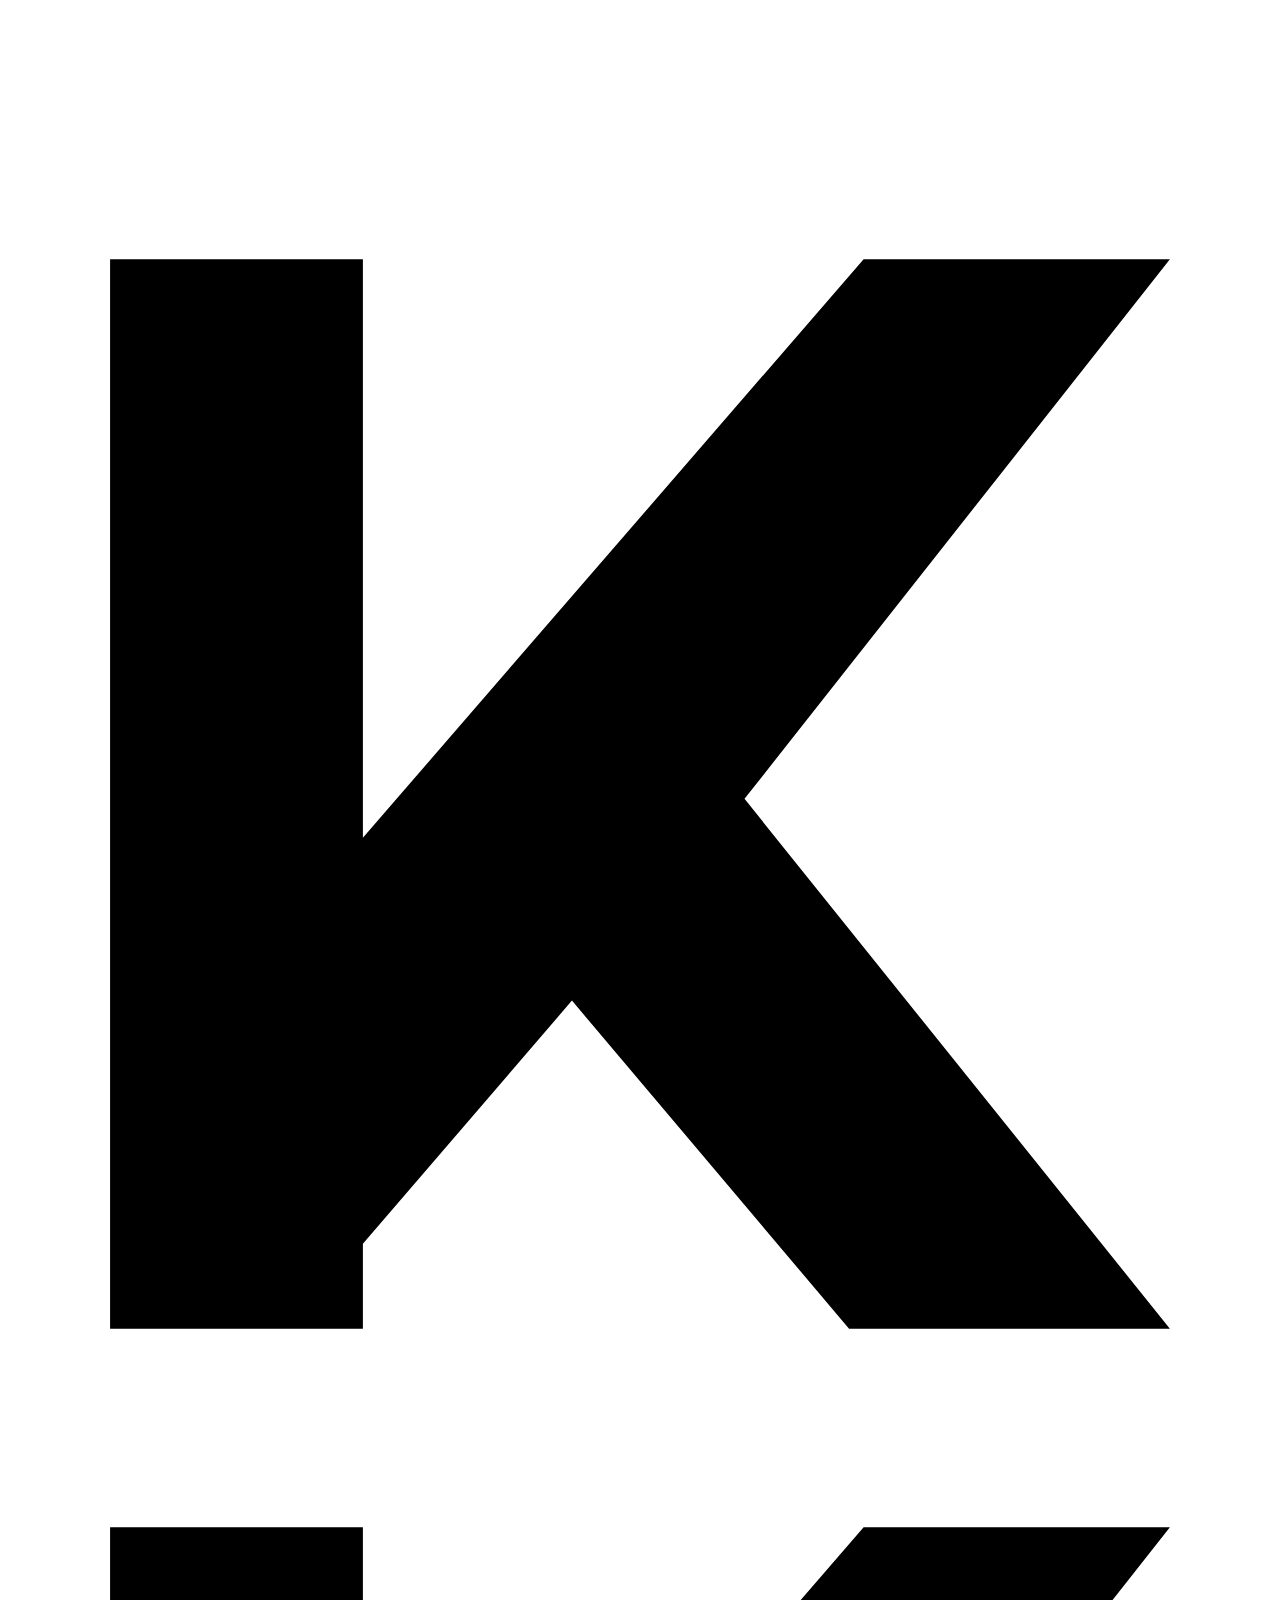
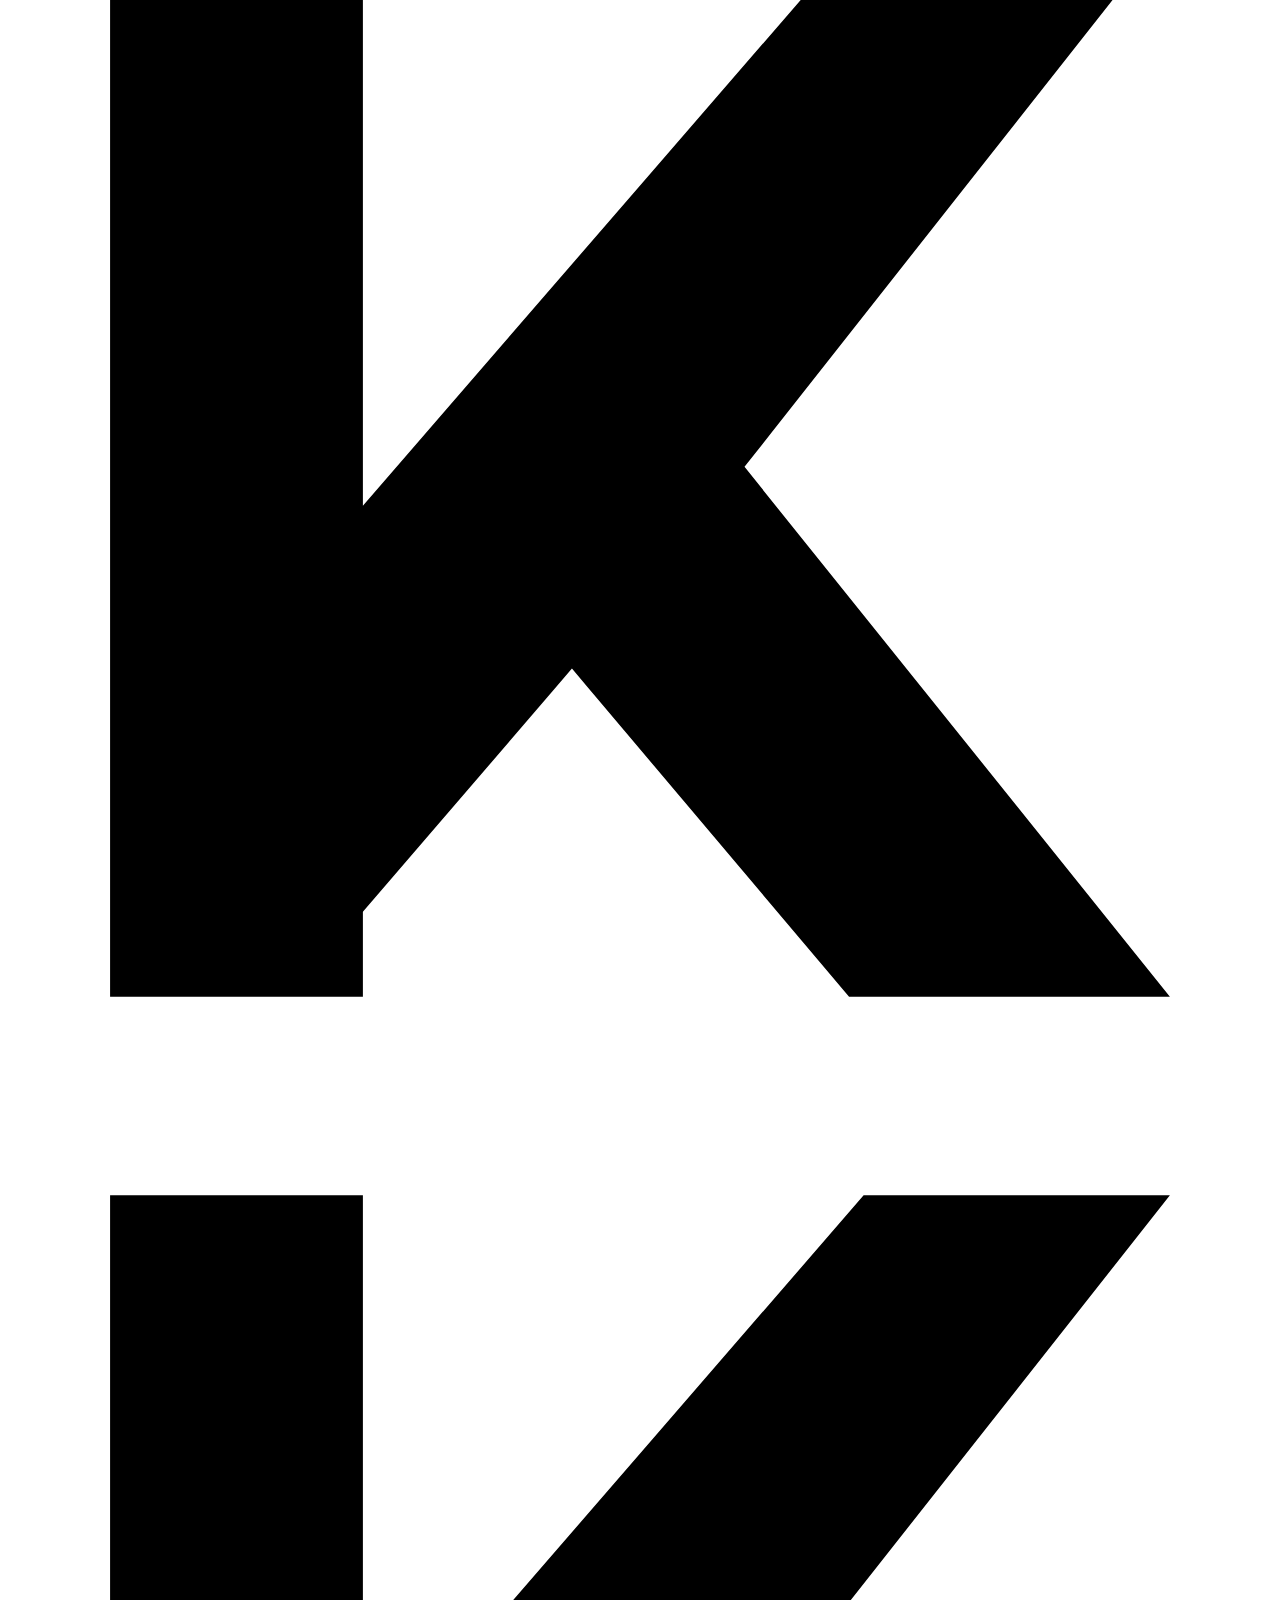
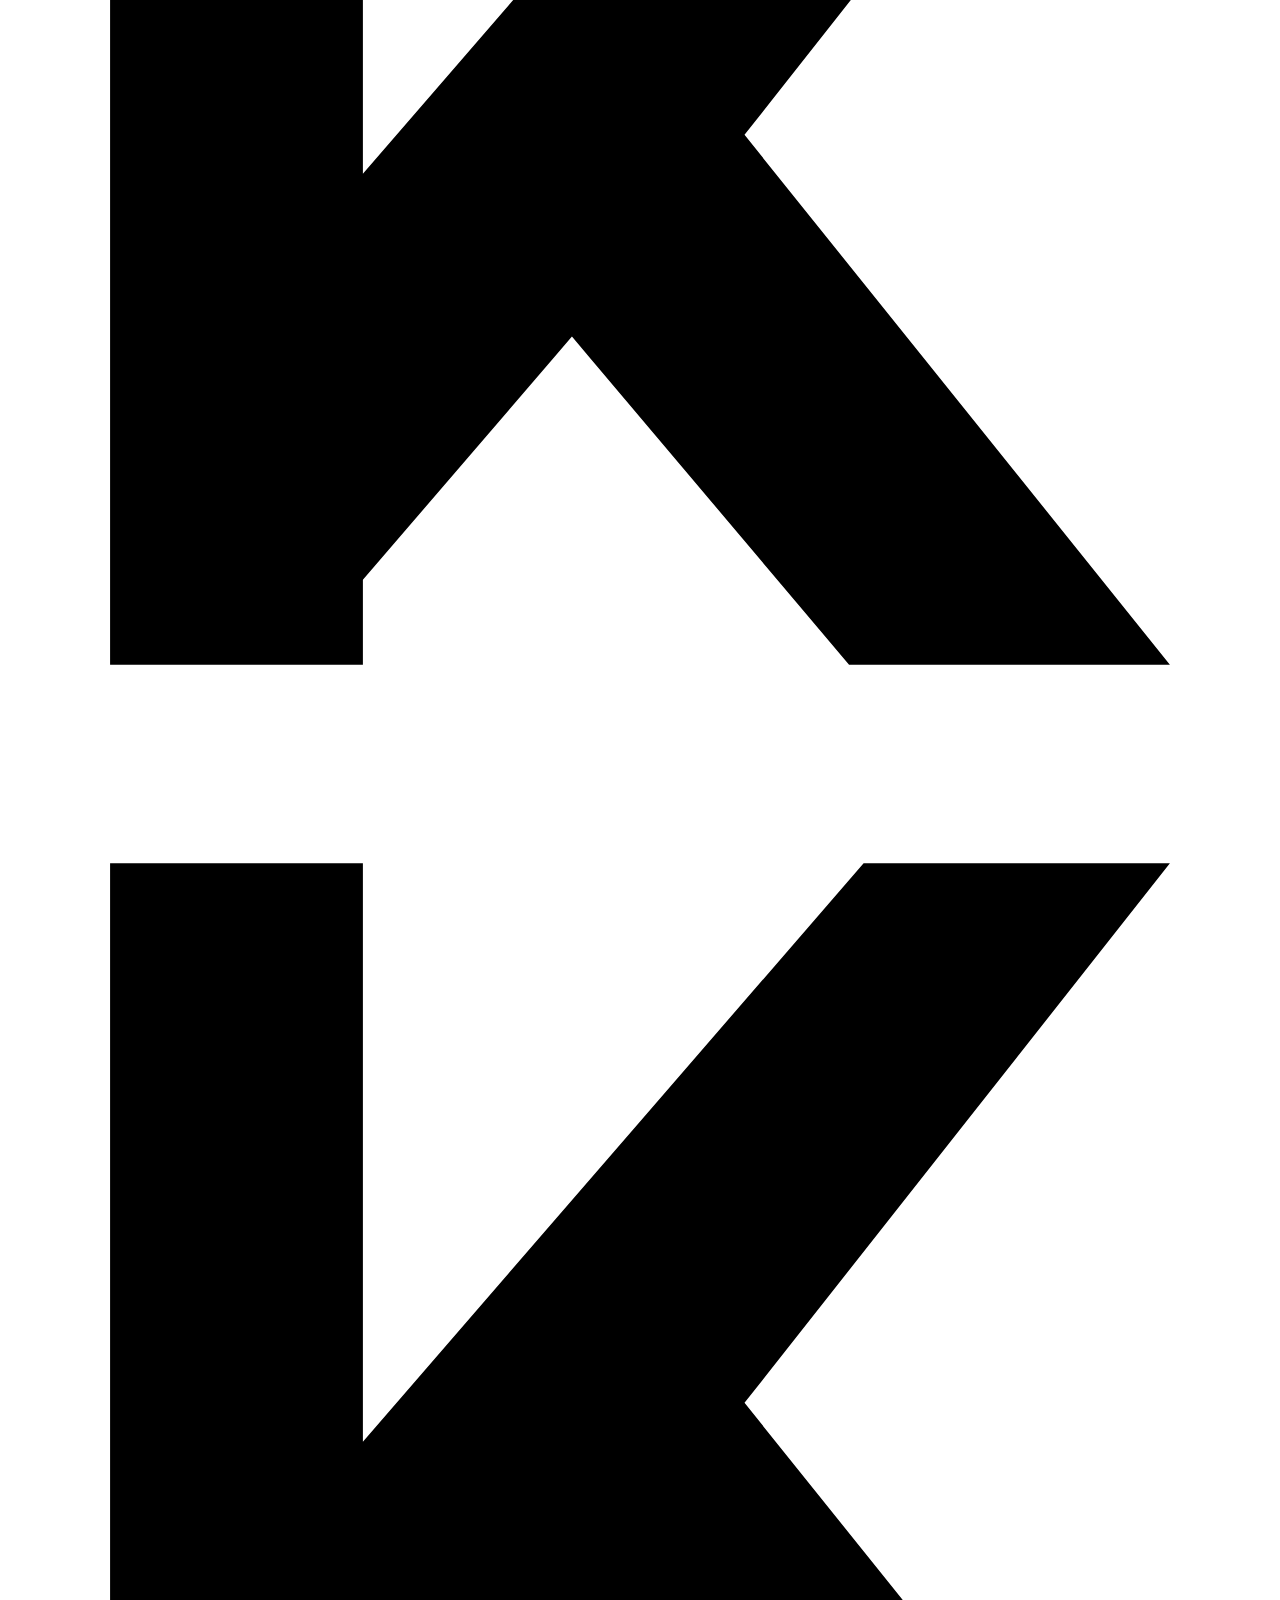
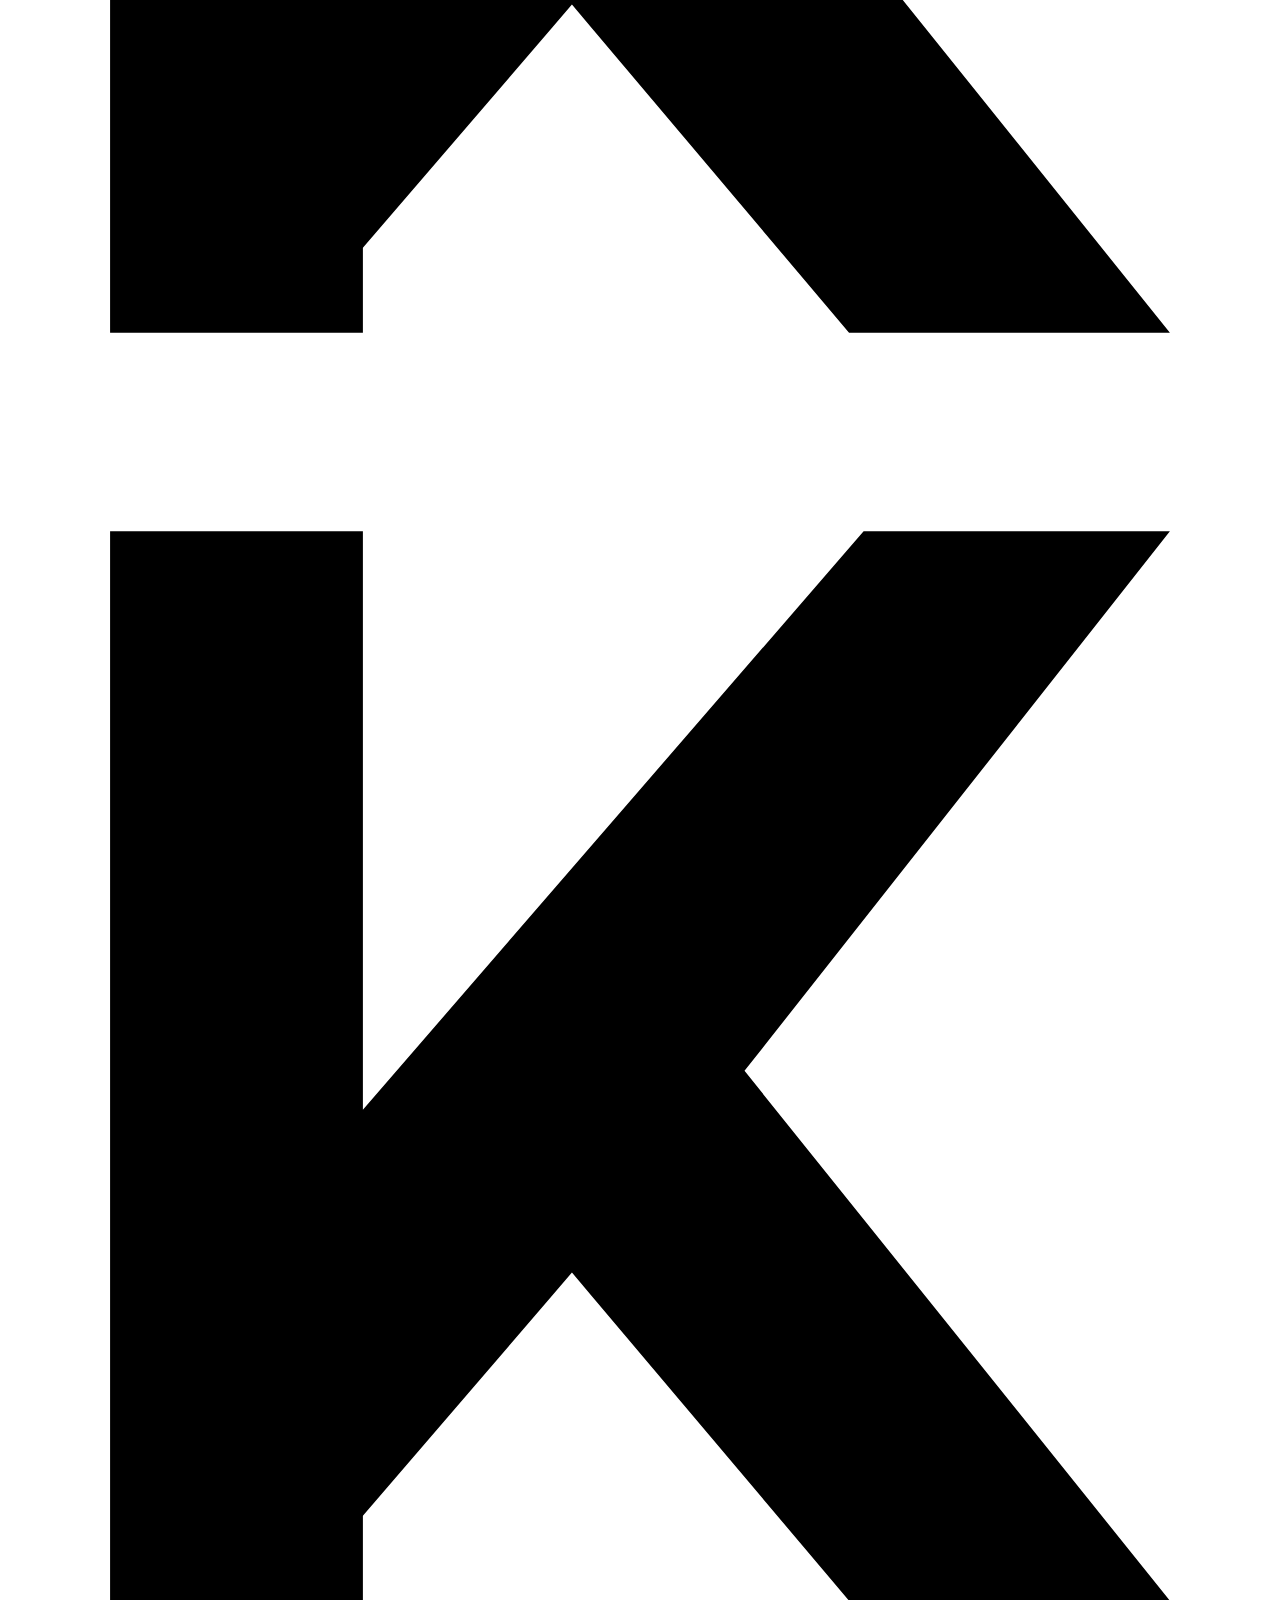
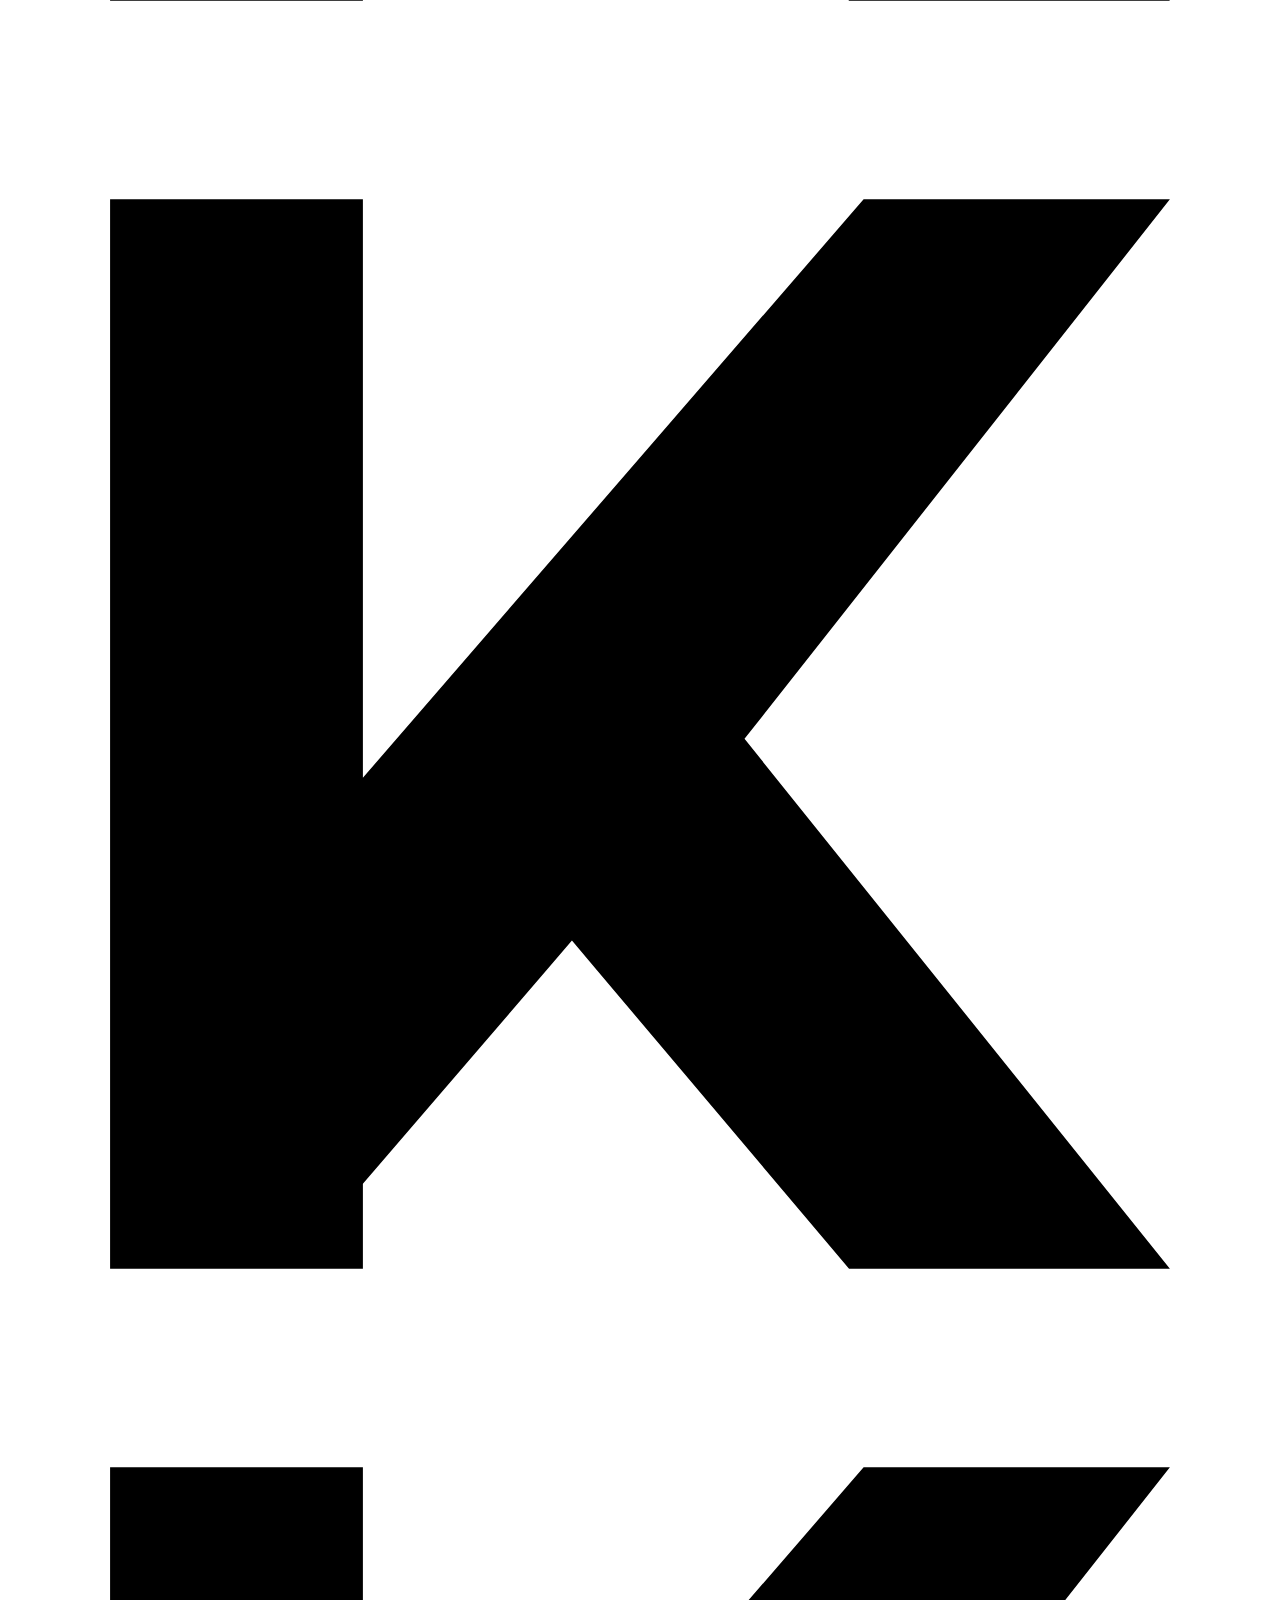
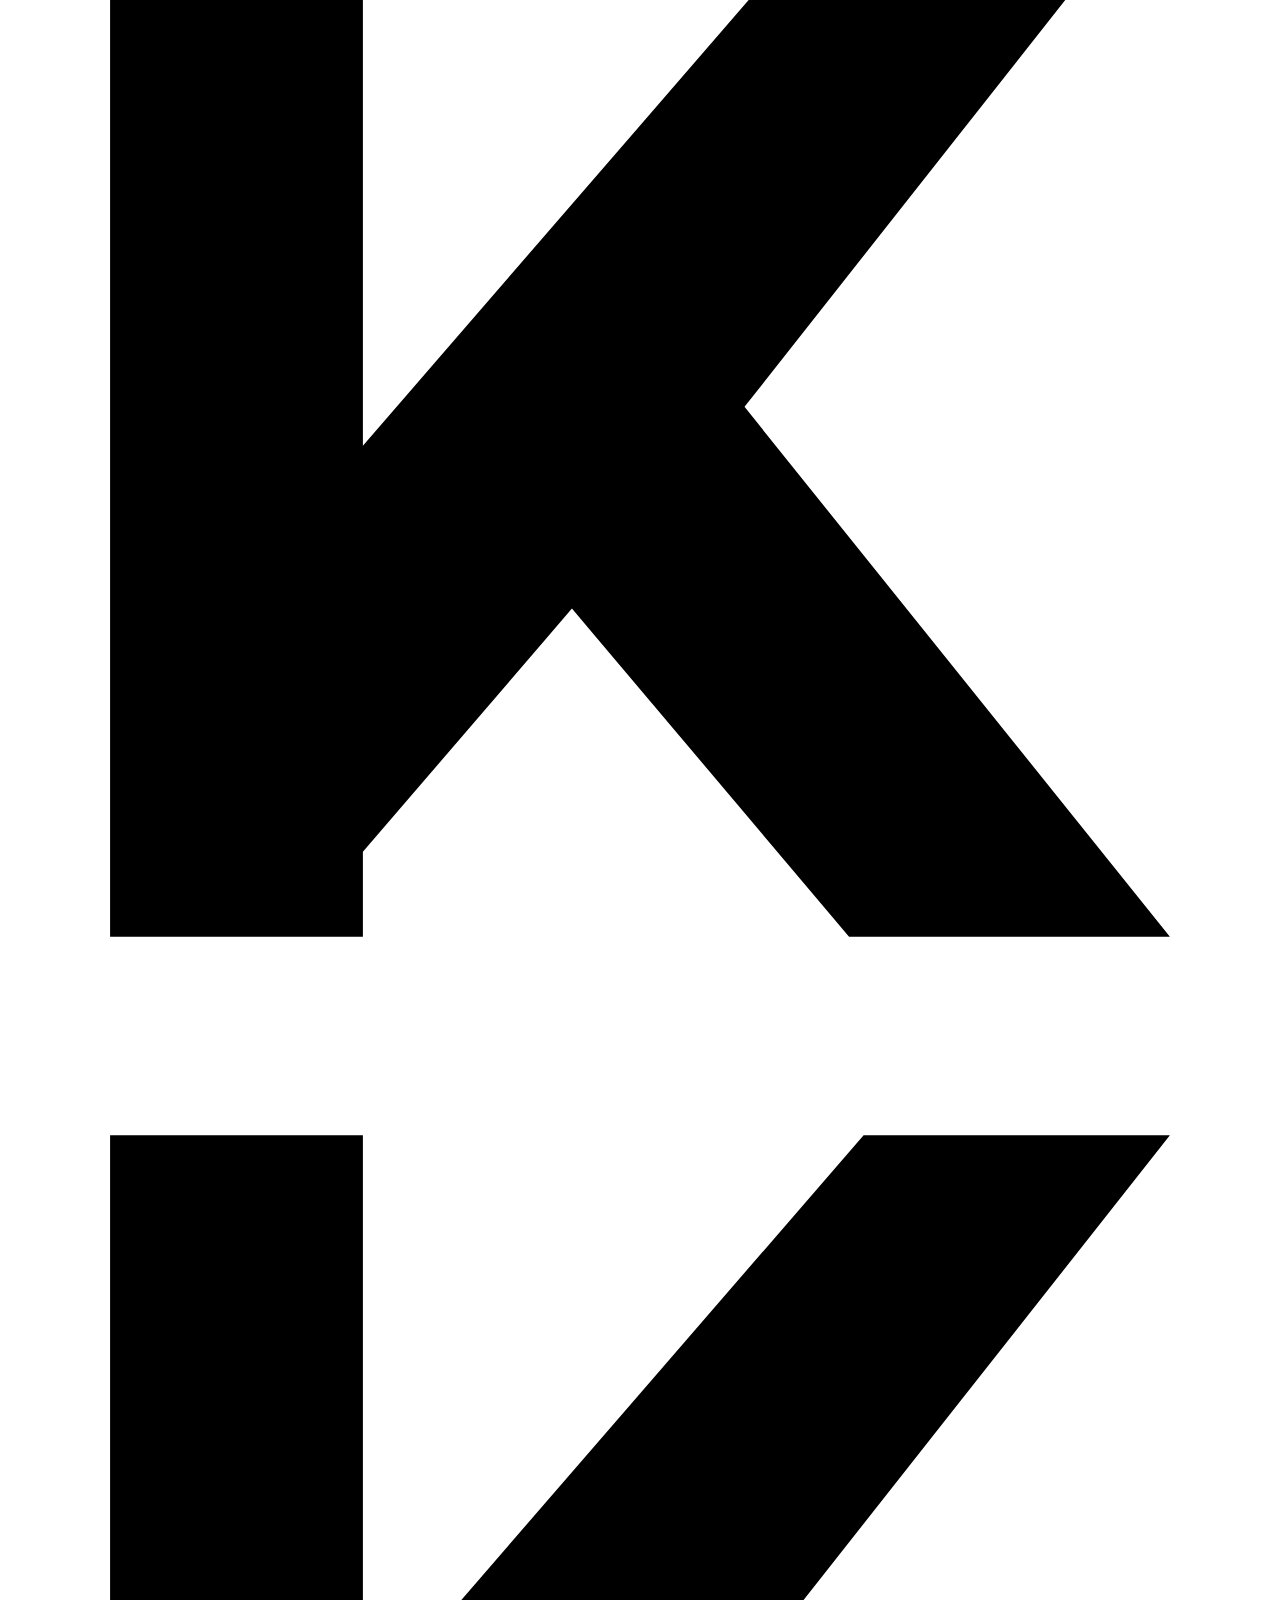
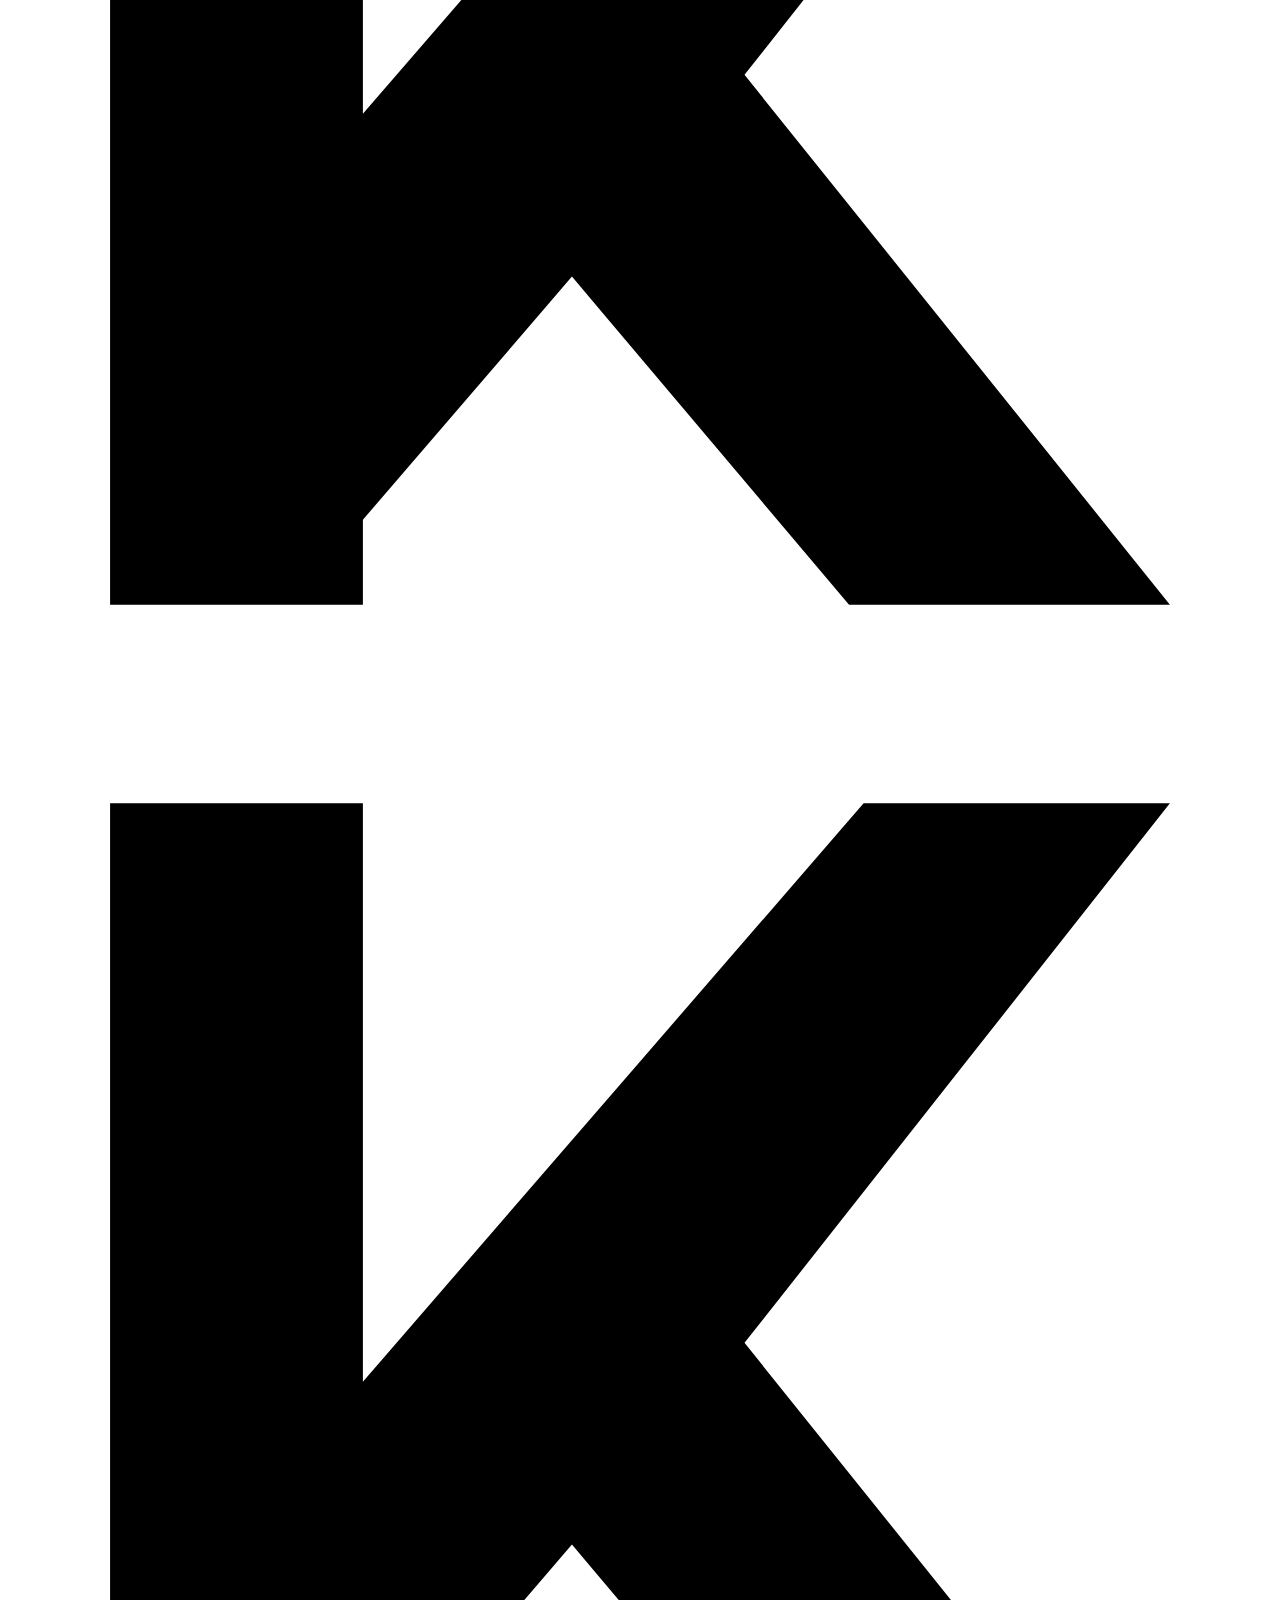
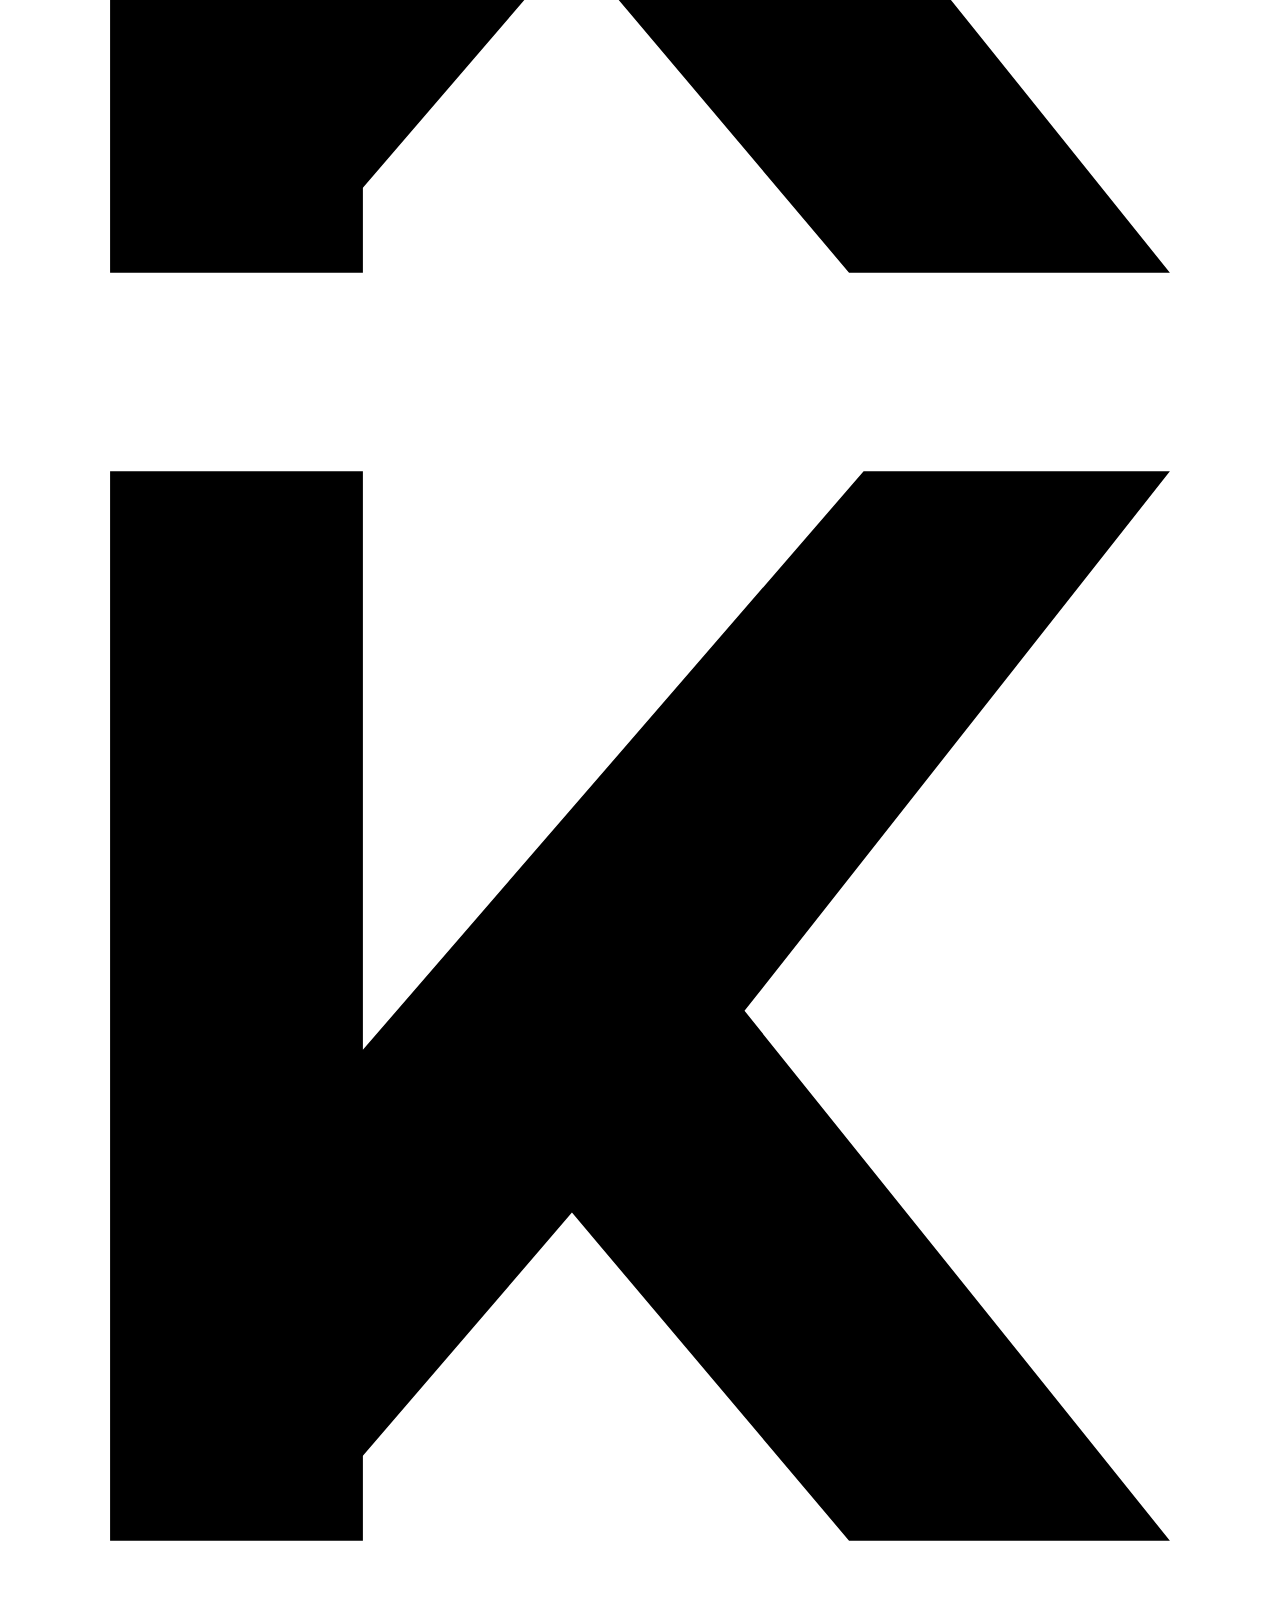
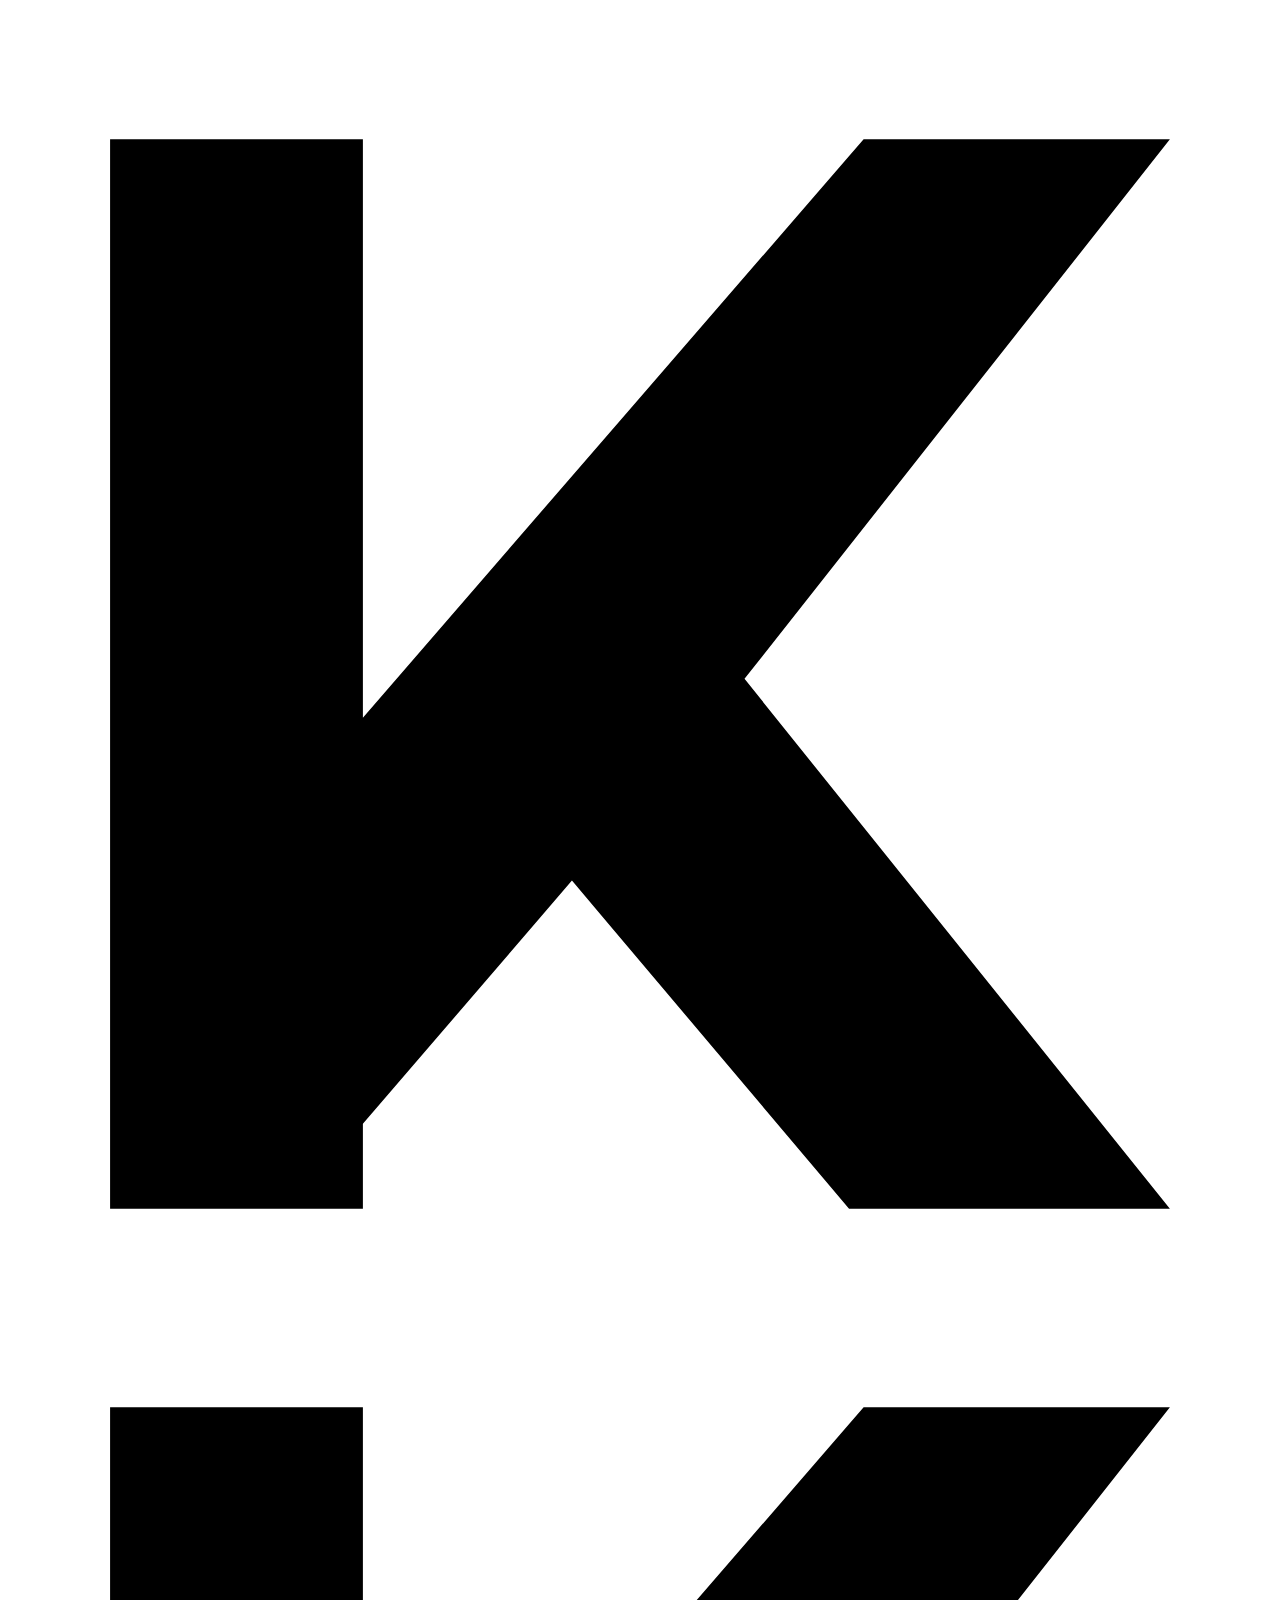
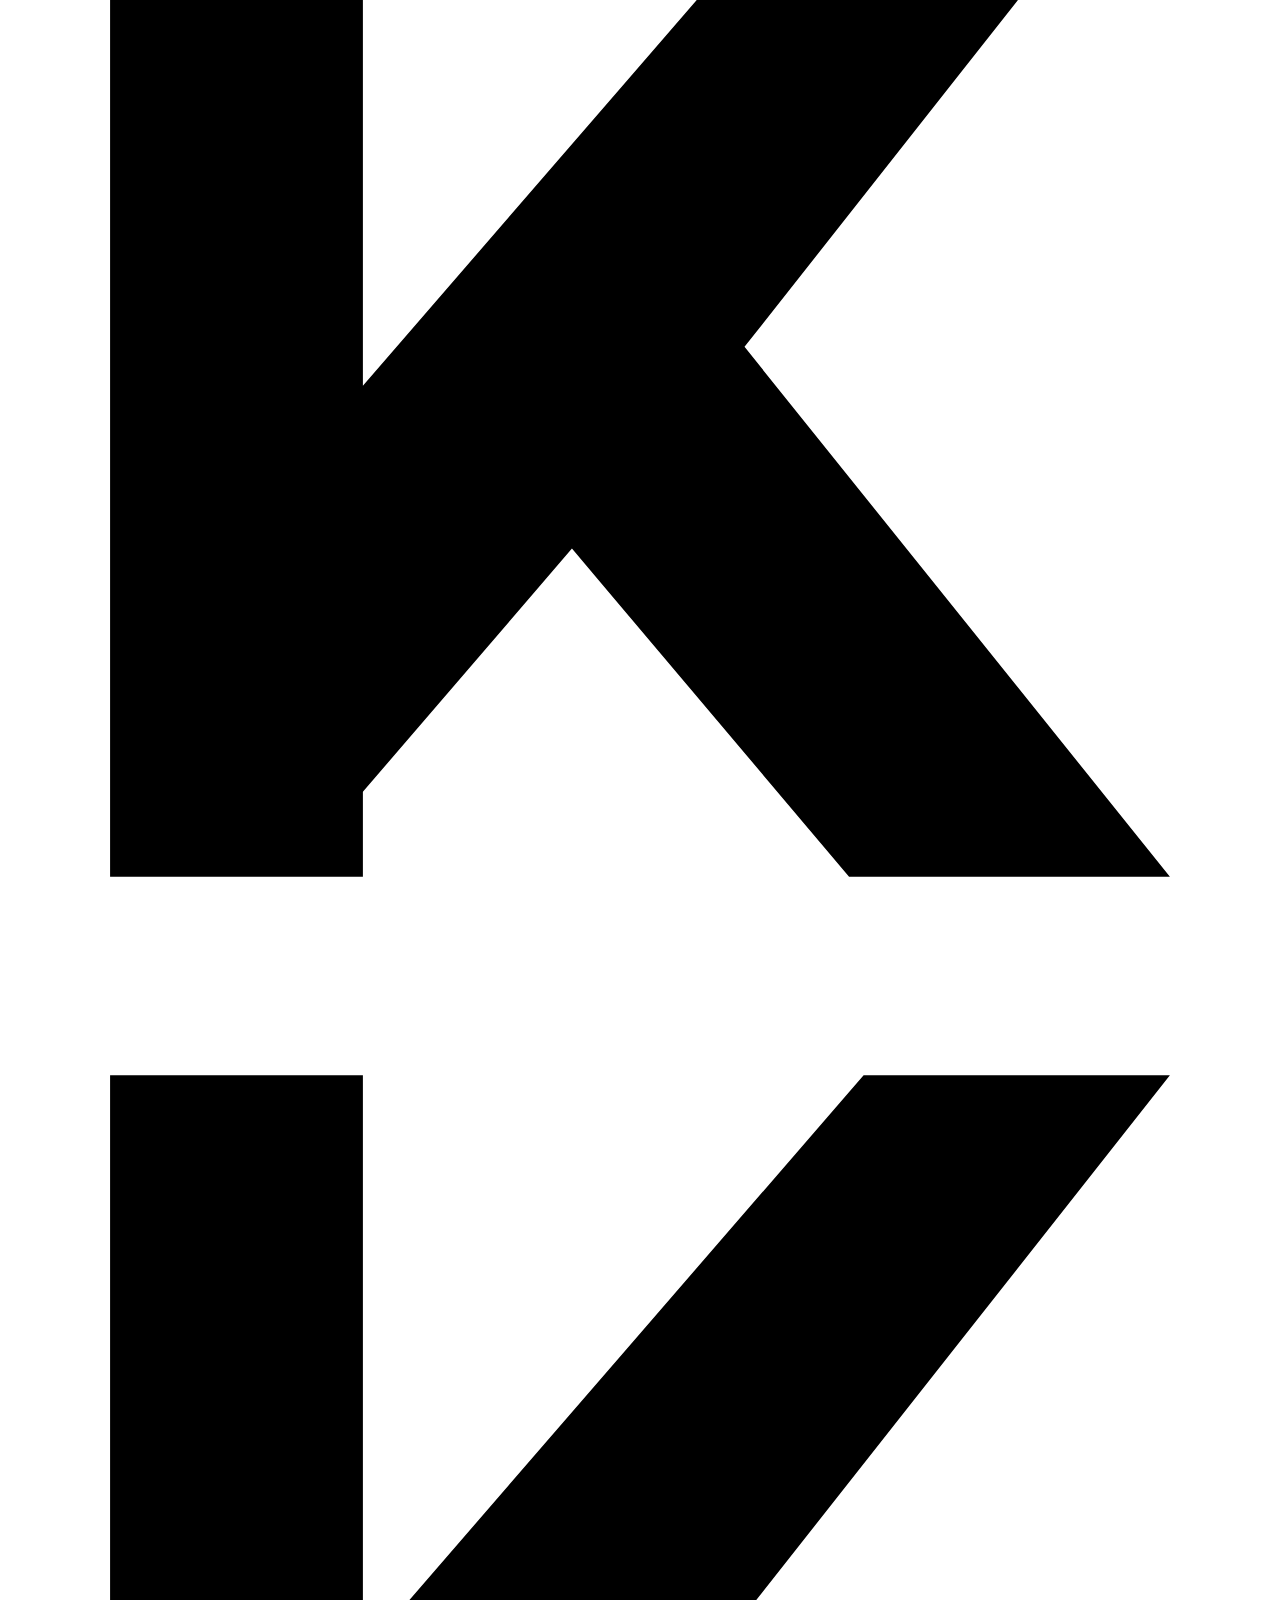
==== index.html @ f8144ef7 "Add Cloudflare Web Analytics to both pages Cookieless visit counter; the guide explains where to rea" ====
<!DOCTYPE html>
<html lang="en" data-scene="studio">
<head>
<meta charset="utf-8">
<meta name="viewport" content="width=device-width, initial-scale=1">
<title>Kodex Studio · Websites, apps and photography in Gijón</title>
<meta name="description" content="Kodex Studio: websites, online shops, custom apps and photography for small businesses. Fixed prices, payment in two halves and support after delivery.">
<link rel="canonical" href="https://ikeruuu.github.io/kodex_studio/">
<meta name="theme-color" content="#16181D">
<meta property="og:type" content="website">
<meta property="og:title" content="Kodex Studio · Code &amp; camera">
<meta property="og:description" content="Websites, online shops, custom apps and photography for small businesses. Fixed prices, payment in two halves and support after delivery.">
<meta property="og:url" content="https://ikeruuu.github.io/kodex_studio/">
<meta property="og:image" content="https://ikeruuu.github.io/kodex_studio/assets/og.png">
<meta property="og:image:width" content="1200">
<meta property="og:image:height" content="630">
<meta name="twitter:card" content="summary_large_image">
<link rel="icon" href="assets/logo.png">
<script>try{var d=document.documentElement;if(sessionStorage.getItem('wipe')==='1')d.classList.add('arriving');else if(!matchMedia('(prefers-reduced-motion: reduce)').matches)d.classList.add('loading');if(sessionStorage.getItem('intro')==='1')d.classList.add('seen');sessionStorage.setItem('intro','1')}catch(e){}</script>
<link rel="preconnect" href="https://fonts.googleapis.com">
<link rel="preconnect" href="https://fonts.gstatic.com" crossorigin>
<link href="https://fonts.googleapis.com/css2?family=Bricolage+Grotesque:opsz,wght@12..96,600;12..96,800&family=Instrument+Sans:wght@400;500;600&family=JetBrains+Mono:wght@400;500;800&display=swap" rel="stylesheet">
<link rel="stylesheet" href="css/studio.css">
</head>
<body>
<canvas id="gl" aria-hidden="true"></canvas>
<div class="wipe" aria-hidden="true"></div>
<div class="loader" id="loader" aria-hidden="true"><div class="k3d-tilt"><div class="k3d"><svg viewBox="200 200 520 520" style="--z:0"><polygon points="242,240 346,240 346,478 552,240 678,240 503,462 678,680 546,680 432,545 346,645 346,680 242,680"/></svg><svg viewBox="200 200 520 520" style="--z:1"><polygon points="242,240 346,240 346,478 552,240 678,240 503,462 678,680 546,680 432,545 346,645 346,680 242,680"/></svg><svg viewBox="200 200 520 520" style="--z:2"><polygon points="242,240 346,240 346,478 552,240 678,240 503,462 678,680 546,680 432,545 346,645 346,680 242,680"/></svg><svg viewBox="200 200 520 520" style="--z:3"><polygon points="242,240 346,240 346,478 552,240 678,240 503,462 678,680 546,680 432,545 346,645 346,680 242,680"/></svg><svg viewBox="200 200 520 520" style="--z:4"><polygon points="242,240 346,240 346,478 552,240 678,240 503,462 678,680 546,680 432,545 346,645 346,680 242,680"/></svg><svg viewBox="200 200 520 520" style="--z:5"><polygon points="242,240 346,240 346,478 552,240 678,240 503,462 678,680 546,680 432,545 346,645 346,680 242,680"/></svg><svg viewBox="200 200 520 520" style="--z:6"><polygon points="242,240 346,240 346,478 552,240 678,240 503,462 678,680 546,680 432,545 346,645 346,680 242,680"/></svg><svg viewBox="200 200 520 520" style="--z:7"><polygon points="242,240 346,240 346,478 552,240 678,240 503,462 678,680 546,680 432,545 346,645 346,680 242,680"/></svg><svg viewBox="200 200 520 520" style="--z:8"><polygon points="242,240 346,240 346,478 552,240 678,240 503,462 678,680 546,680 432,545 346,645 346,680 242,680"/></svg><svg viewBox="200 200 520 520" style="--z:9"><polygon points="242,240 346,240 346,478 552,240 678,240 503,462 678,680 546,680 432,545 346,645 346,680 242,680"/></svg><svg viewBox="200 200 520 520" style="--z:10"><polygon points="242,240 346,240 346,478 552,240 678,240 503,462 678,680 546,680 432,545 346,645 346,680 242,680"/></svg><svg viewBox="200 200 520 520" style="--z:11"><polygon points="242,240 346,240 346,478 552,240 678,240 503,462 678,680 546,680 432,545 346,645 346,680 242,680"/></svg><svg viewBox="200 200 520 520" style="--z:12"><polygon points="242,240 346,240 346,478 552,240 678,240 503,462 678,680 546,680 432,545 346,645 346,680 242,680"/></svg><svg viewBox="200 200 520 520" style="--z:13"><polygon points="242,240 346,240 346,478 552,240 678,240 503,462 678,680 546,680 432,545 346,645 346,680 242,680"/></svg><svg viewBox="200 200 520 520" style="--z:14"><polygon points="242,240 346,240 346,478 552,240 678,240 503,462 678,680 546,680 432,545 346,645 346,680 242,680"/></svg><svg viewBox="200 200 520 520" style="--z:15"><polygon points="242,240 346,240 346,478 552,240 678,240 503,462 678,680 546,680 432,545 346,645 346,680 242,680"/></svg><svg viewBox="200 200 520 520" style="--z:16"><polygon points="242,240 346,240 346,478 552,240 678,240 503,462 678,680 546,680 432,545 346,645 346,680 242,680"/></svg><svg viewBox="200 200 520 520" style="--z:17"><polygon points="242,240 346,240 346,478 552,240 678,240 503,462 678,680 546,680 432,545 346,645 346,680 242,680"/></svg><svg viewBox="200 200 520 520" style="--z:18"><polygon points="242,240 346,240 346,478 552,240 678,240 503,462 678,680 546,680 432,545 346,645 346,680 242,680"/></svg><svg viewBox="200 200 520 520" style="--z:19"><polygon points="242,240 346,240 346,478 552,240 678,240 503,462 678,680 546,680 432,545 346,645 346,680 242,680"/></svg><svg viewBox="200 200 520 520" style="--z:20"><polygon points="242,240 346,240 346,478 552,240 678,240 503,462 678,680 546,680 432,545 346,645 346,680 242,680"/></svg><svg viewBox="200 200 520 520" style="--z:21"><polygon points="242,240 346,240 346,478 552,240 678,240 503,462 678,680 546,680 432,545 346,645 346,680 242,680"/></svg></div></div><span class="lbar"><i></i></span></div>
<div class="bar" aria-hidden="true"></div>

<nav class="nav" id="nav" aria-label="Main">
  <div class="wrap">
    <a class="brand" href="#top"><img src="assets/logo.png" alt=""><span>Kodex Studio</span></a>
    <ul id="navList">
      <li><a href="#services"><span class="en">Services</span><span class="es">Servicios</span></a></li>
      <li><a href="#tech"><span class="en">Technology</span><span class="es">Tecnología</span></a></li>
      <li><a href="#process"><span class="en">How we work</span><span class="es">Cómo trabajamos</span></a></li>
      <li><a href="#plans"><span class="en">Plans</span><span class="es">Planes</span></a></li>
      <li><a href="#contact"><span class="en">Contact</span><span class="es">Contacto</span></a></li>
      <li class="only-menu"><a href="iker/" data-switch><span class="en">About Iker</span><span class="es">Sobre Iker</span></a></li>
    </ul>
    <a class="switch top" href="iker/" data-switch><span class="en">About Iker</span><span class="es">Sobre Iker</span></a>
    <div class="lang" role="group" aria-label="Language">
      <button type="button" data-lang="en" aria-pressed="true">EN</button>
      <button type="button" data-lang="es" aria-pressed="false">ES</button>
    </div>
    <button class="menu-btn" type="button" id="menuBtn" aria-expanded="false" aria-controls="navList"><span class="en">Menu</span><span class="es">Menú</span></button>
  </div>
</nav>

<header class="hero" id="top">
  <div class="wrap">
    <span class="k-spot" id="kHero" aria-hidden="true"></span>
    <p class="prompt" aria-hidden="true">~/kodex-studio $ <span id="typed"></span><span class="cur">_</span></p>
    <h1><span class="en">Websites, apps and photos for businesses that want to be seen.</span><span class="es">Webs, apps y fotos para negocios que quieren que se les vea.</span></h1>
    <p class="lede"><span class="en">A freelance studio in Gijón. You get a closed price, you pay in two halves and we stay with you after delivery.</span><span class="es">Un estudio freelance en Gijón. Tienes un precio cerrado, pagas en dos mitades y seguimos contigo después de la entrega.</span></p>
    <div class="cta">
      <a class="btn main" href="#plans"><span class="en">See plans and prices</span><span class="es">Ver planes y precios</span></a>
      <a class="btn" href="#contact"><span class="en">Tell us about your project</span><span class="es">Cuéntanos tu proyecto</span></a>
    </div>
    <ul class="promises">
      <li><span class="en">Fixed price, not hourly</span><span class="es">Precio fijo, no por horas</span></li>
      <li><span class="en">50% to start, 50% on delivery</span><span class="es">50 % al empezar, 50 % al entregar</span></li>
      <li><span class="en">30 days of support included</span><span class="es">30 días de soporte incluidos</span></li>
    </ul>
  </div>
  <span class="cue" aria-hidden="true"><i></i></span>
</header>

<main>
<div class="band solid" aria-hidden="true"><div class="band-row" id="bandA"></div></div>
<section id="services" class="solid">
  <div class="wrap">
    <div class="head">
      <p class="path">~/kodex-studio/services</p>
      <h2><span class="en">What we build, working</span><span class="es">Lo que hacemos, funcionando</span></h2>
      <p class="lede"><span class="en">Five small demos you can touch. Each one is a simplified version of a real kind of project.</span><span class="es">Cinco demos pequeñas que puedes tocar. Cada una es una versión simplificada de un tipo de encargo real.</span></p>
    </div>
    <div class="bento">
      <article class="demo d-web rv">
        <p class="path">services/web</p>
        <h3><span class="en">Websites</span><span class="es">Webs</span></h3>
        <p><span class="en">From a sketch to a finished page that loads fast and looks right on a phone.</span><span class="es">De un boceto a una página terminada que carga rápido y se ve bien en el móvil.</span></p>
        <div class="stage" aria-hidden="true">
          <div class="browser"><div class="bar"><i></i><i></i><i></i><span class="url"><span class="en">yourbusiness.com</span><span class="es">tunegocio.es</span></span></div>
            <div class="page" id="dWeb"><div class="b n"></div><div class="b h"><span class="en">Your business</span><span class="es">Tu negocio</span></div><div class="b l"></div><div class="b l l2"></div><div class="b c"><span class="en">Book now</span><span class="es">Reservar</span></div><div class="b g" style="grid-column:1"></div><div class="b g"></div><div class="b g"></div></div>
          </div>
        </div>
      </article>
      <article class="demo d-app rv">
        <p class="path">services/apps</p>
        <h3><span class="en">Custom apps</span><span class="es">Apps a medida</span></h3>
        <p><span class="en">Built around how your business works. Try booking a slot.</span><span class="es">Hechas a la medida de cómo trabaja tu negocio. Prueba a reservar una cita.</span></p>
        <div class="stage">
          <div class="phone" id="dApp">
            <div class="screens">
              <div class="scr"><h4><span class="en">Pick a day</span><span class="es">Elige día</span></h4><div class="chips" data-step="0"></div></div>
              <div class="scr"><h4><span class="en">Pick a time</span><span class="es">Elige hora</span></h4><div class="chips" data-step="1"></div></div>
              <div class="scr"><div class="ok"><svg viewBox="0 0 24 24" fill="none" stroke="currentColor" stroke-width="2.2" stroke-linecap="round" stroke-linejoin="round" aria-hidden="true"><circle cx="12" cy="12" r="9"/><path d="M8 12.5l3 3 5-6"/></svg><p><span class="en">Booking confirmed</span><span class="es">Reserva confirmada</span></p><small id="appSum"></small></div></div>
            </div>
            <div class="dots" aria-hidden="true"><i class="on"></i><i></i><i></i></div>
          </div>
        </div>
      </article>
      <article class="demo d-shop rv">
        <p class="path">services/shop</p>
        <h3><span class="en">Shop digitalisation</span><span class="es">Digitalización de tiendas</span></h3>
        <p><span class="en">Catalogue, orders, payment and stock in one place. Add something to the order.</span><span class="es">Catálogo, pedidos, cobro y stock en un solo sitio. Añade algo al pedido.</span></p>
        <div class="stage"><div class="shop"><ul id="shopList"></ul><div class="order" id="shopOrder" aria-live="polite"></div></div></div>
      </article>
      <article class="demo d-data rv">
        <p class="path">services/databases+ai</p>
        <h3><span class="en">Databases with AI</span><span class="es">Bases de datos con IA</span></h3>
        <p><span class="en">Your data in order, and answers by asking in plain language. Pick a question.</span><span class="es">Tus datos ordenados, y respuestas preguntando con tus palabras. Elige una pregunta.</span></p>
        <div class="stage"><div class="ask" id="dAsk"><div class="qs" id="askQs"></div><p class="q" id="askQ"></p><p class="sql" id="askSql"></p><div class="bars" id="askBars" aria-live="polite"></div><small><span class="en">Sample data</span><span class="es">Datos de ejemplo</span></small></div></div>
      </article>
      <article class="demo d-photo rv">
        <div class="ph-text">
          <p class="path">services/photography</p>
          <h3><span class="en">Photography and editing</span><span class="es">Fotografía y edición</span></h3>
          <p><span class="en">Photos of your place, your products or your event, edited and ready for the web. This is the same shot before and after editing: move the line to compare.</span><span class="es">Fotos de tu local, tus productos o tu evento, editadas y listas para la web. Esta es la misma foto antes y después de editarla: mueve la línea para comparar.</span></p>
          <ul class="edits">
            <li><b><span class="en">Framing</span><span class="es">Encuadre</span></b><span class="en">The original was landscape. We recropped it to vertical, the format phones show best.</span><span class="es">El original era horizontal. La recortamos en vertical, el formato que mejor se ve en el móvil.</span></li>
            <li><b><span class="en">Light</span><span class="es">Luz</span></b><span class="en">The lit facade gains warmth without burning the detail.</span><span class="es">La fachada iluminada gana calidez sin quemar el detalle.</span></li>
            <li><b><span class="en">Colour</span><span class="es">Color</span></b><span class="en">The blue cast of the night sky goes; the gold of the dome stays.</span><span class="es">Se va el tono azulado del cielo; se queda el dorado de la cúpula.</span></li>
          </ul>
          <div class="thumbs"><img src="assets/photos/01-cliffs.jpg" alt="" loading="lazy"><img src="assets/photos/04-aurora-moon.jpg" alt="" loading="lazy"><img src="assets/photos/03-ice.jpg" alt="" loading="lazy"><img src="assets/photos/10-karting.jpg" alt="" loading="lazy"></div>
          <p class="more"><span class="en">More photos on <a href="iker/#photos" data-switch>Iker's page</a>.</span><span class="es">Más fotos en <a href="iker/#photos" data-switch>la página de Iker</a>.</span></p>
        </div>
        <div class="stage">
          <div class="ba" id="dBa">
            <img src="assets/photos/ba-after.jpg" alt="" loading="lazy" draggable="false" width="900" height="1200">
            <img class="before" src="assets/photos/ba-before.jpg" alt="" loading="lazy" draggable="false" width="900" height="1200">
            <span class="split" aria-hidden="true"></span>
            <span class="tag l"><span class="en">Before</span><span class="es">Antes</span></span>
            <span class="tag r"><span class="en">After</span><span class="es">Después</span></span>
            <input type="range" min="0" max="100" value="50" aria-label="Compare before and after">
          </div>
        </div>
      </article>
    </div>
  </div>
</section>

<section id="tech" class="solid">
  <div class="wrap">
    <div class="head">
      <p class="path">~/kodex-studio/stack</p>
      <h2><span class="en">Under the hood</span><span class="es">Bajo el capó</span></h2>
      <p class="lede"><span class="en">What happens inside when someone presses a button on your site. Pick an action and follow the request from one piece to the next.</span><span class="es">Qué pasa por dentro cuando alguien pulsa un botón en tu web. Elige una acción y sigue la petición de una pieza a otra.</span></p>
    </div>
    <div class="trace rv" id="trace">
      <div class="trace-top" id="traceBtns" role="group" aria-label="Action"></div>
      <div class="trace-body">
        <div class="map" id="traceMap">
          <svg class="wires" id="traceWires" aria-hidden="true"></svg>
          <div class="col"><div class="node" data-n="client"><svg viewBox="0 0 24 24" fill="none" stroke="currentColor" stroke-width="1.7" stroke-linecap="round" stroke-linejoin="round" aria-hidden="true"><rect x="3" y="4.5" width="18" height="13" rx="2"/><path d="M3 8.5h18M9 20.5h6"/></svg><b><span class="en">Browser</span><span class="es">Navegador</span></b><small>HTML · CSS · JS</small></div></div>
          <div class="col"><div class="node" data-n="api"><svg viewBox="0 0 24 24" fill="none" stroke="currentColor" stroke-width="1.7" stroke-linecap="round" stroke-linejoin="round" aria-hidden="true"><rect x="4" y="3.5" width="16" height="7" rx="1.6"/><rect x="4" y="13.5" width="16" height="7" rx="1.6"/><path d="M7.5 7h.01M7.5 17h.01"/></svg><b><span class="en">Server</span><span class="es">Servidor</span></b><small>Python · FastAPI</small></div></div>
          <div class="col"><div class="node" data-n="db"><svg viewBox="0 0 24 24" fill="none" stroke="currentColor" stroke-width="1.7" stroke-linecap="round" stroke-linejoin="round" aria-hidden="true"><ellipse cx="12" cy="6" rx="7.5" ry="2.8"/><path d="M4.5 6v12c0 1.5 3.4 2.8 7.5 2.8s7.5-1.3 7.5-2.8V6M4.5 12c0 1.5 3.4 2.8 7.5 2.8s7.5-1.3 7.5-2.8"/></svg><b><span class="en">Database</span><span class="es">Base de datos</span></b><small>SQL</small></div><div class="node" data-n="ai"><svg viewBox="0 0 24 24" fill="none" stroke="currentColor" stroke-width="1.7" stroke-linecap="round" stroke-linejoin="round" aria-hidden="true"><path d="M12 3.5l1.9 5.1 5.1 1.9-5.1 1.9L12 17.5l-1.9-5.1L5 10.5l5.1-1.9z"/><path d="M18.5 15.5l.8 2.2 2.2.8-2.2.8-.8 2.2-.8-2.2-2.2-.8 2.2-.8z"/></svg><b><span class="en">AI model</span><span class="es">Modelo de IA</span></b><small>RAG</small></div><div class="node" data-n="pay"><svg viewBox="0 0 24 24" fill="none" stroke="currentColor" stroke-width="1.7" stroke-linecap="round" stroke-linejoin="round" aria-hidden="true"><rect x="3" y="5.5" width="18" height="13" rx="2"/><path d="M3 10h18M7 15h4"/></svg><b><span class="en">Payments</span><span class="es">Pagos</span></b><small><span class="en">payment gateway</span><span class="es">pasarela de pago</span></small></div><div class="node" data-n="mail"><svg viewBox="0 0 24 24" fill="none" stroke="currentColor" stroke-width="1.7" stroke-linecap="round" stroke-linejoin="round" aria-hidden="true"><rect x="3" y="5.5" width="18" height="13" rx="2"/><path d="M3.5 7.5l8.5 6 8.5-6"/></svg><b><span class="en">Email</span><span class="es">Correo</span></b><small><span class="en">notices</span><span class="es">avisos</span></small></div></div>
          <i class="pkt" id="tracePkt" aria-hidden="true"></i>
        </div>
        <div class="term"><div class="term-bar"><i></i><i></i><i></i><span id="traceTitle"></span></div><ol id="traceLog" aria-live="polite"></ol></div>
      </div>
      <p class="trace-note"><span class="en">Simplified example. Each project gets only the pieces it needs.</span><span class="es">Ejemplo simplificado. Cada proyecto lleva solo las piezas que necesita.</span></p>
    </div>
    <h3 class="sub"><span class="en">What we build with</span><span class="es">Con qué construimos</span></h3>
    <div class="layers stagger" id="layers"></div>
  </div>
</section>

<section id="process" class="solid">
  <div class="wrap">
    <div class="head">
      <p class="path">~/kodex-studio/process</p>
      <h2><span class="en">How we work</span><span class="es">Cómo trabajamos</span></h2>
      <p class="lede"><span class="en">You talk to the person who builds your project, from the first call to well after it is online.</span><span class="es">Hablas con quien construye tu proyecto, desde la primera llamada hasta bastante después de publicarlo.</span></p>
    </div>
    <ol class="steps" id="steps"></ol>
  </div>
</section>

<section id="plans" class="solid">
  <div class="wrap">
    <div class="head">
      <p class="path">~/kodex-studio/plans</p>
      <h2><span class="en">Plans and prices</span><span class="es">Planes y precios</span></h2>
      <p class="lede"><span class="en">Three closed plans for the most common jobs. Half to start, half on delivery.</span><span class="es">Tres planes cerrados para los encargos más habituales. La mitad al empezar y la otra mitad a la entrega.</span></p>
    </div>
    <div class="plans stagger" id="planGrid"></div>
    <div class="under">
      <div class="care rv" id="care"></div>
      <div class="custom rv">
        <p class="path">plans/custom</p>
        <h3><span class="en">Something more custom</span><span class="es">Algo más a medida</span></h3>
        <p><span class="en">Apps, databases with AI, integrations or a mix of several plans. We talk, we study it and you get a closed quote.</span><span class="es">Apps, bases de datos con IA, integraciones o una mezcla de varios planes. Hablamos, lo estudiamos y recibes un presupuesto cerrado.</span></p>
        <a class="btn" data-mail="custom" href="#contact"><span class="en">Ask for a quote</span><span class="es">Pedir presupuesto</span></a>
      </div>
    </div>
    <p class="extras" id="extras"></p>
    <p class="fine"><span class="en">Prices without VAT. The domain and the hosting are registered in your name and paid separately to the provider.</span><span class="es">Precios sin IVA. El dominio y el alojamiento se contratan a tu nombre y se pagan aparte al proveedor.</span></p>
  </div>
</section>

<section id="faq" class="solid">
  <div class="wrap">
    <div class="head"><p class="path">~/kodex-studio/faq</p><h2><span class="en">Common questions</span><span class="es">Preguntas habituales</span></h2></div>
    <div class="faq" id="faqList"></div>
  </div>
</section>

<section class="solid whosec">
  <div class="wrap">
    <div class="who rv">
      <img src="assets/iker.jpg" alt="Iker Argüelles speaking with a microphone" loading="lazy">
      <div>
        <h2><span class="en">Who is behind Kodex Studio</span><span class="es">Quién está detrás de Kodex Studio</span></h2>
        <p><span class="en">Kodex Studio is run by Iker Argüelles, a Data Science and Telecommunications Engineering student in Gijón. He has won three data and innovation competitions and always carries a camera. His projects, photos and CV are on his own page.</span><span class="es">Kodex Studio lo dirige Iker Argüelles, estudiante de Ciencia de Datos e Ingeniería de Telecomunicación en Gijón. Ha ganado tres competiciones de datos e innovación y siempre lleva una cámara. Sus proyectos, sus fotos y su CV están en su propia página.</span></p>
        <a class="btn" href="iker/" data-switch><span class="en">Meet Iker</span><span class="es">Conoce a Iker</span></a>
      </div>
    </div>
  </div>
</section>

<div class="band solid" aria-hidden="true"><div class="band-row rev" id="bandB"></div></div>
<section class="contact" id="contact" data-scene-b>
  <div class="wrap">
    <p class="path">~/kodex-studio $ start</p>
    <h2><span class="en">Shall we talk about yours?</span><span class="es">¿Hablamos del tuyo?</span></h2>
    <p class="lede"><span class="en">Tell us what you need in two lines. We reply with questions or with a closed proposal.</span><span class="es">Cuéntanos qué necesitas en dos líneas. Te respondemos con preguntas o con una propuesta cerrada.</span></p>
    <div class="cta">
      <a class="btn main" data-mail="hello" href="mailto:arguellesiker@gmail.com?subject=Kodex%20Studio"><span class="en">Write to us</span><span class="es">Escríbenos</span></a>
      <a class="btn" href="https://www.linkedin.com/company/kodexstudio/"><span class="en">Kodex Studio on LinkedIn</span><span class="es">Kodex Studio en LinkedIn</span></a>
    </div>
    <ul>
      <li><a href="mailto:arguellesiker@gmail.com">arguellesiker@gmail.com</a></li>
      <li><a href="https://www.instagram.com/ikeruufx/">@ikeruufx</a></li>
      <li>Gijón, Asturias</li>
    </ul>
  </div>
</section>
</main>
<footer><div class="wrap">© 2026 Kodex Studio, Iker Argüelles</div></footer>

<script src="https://cdnjs.cloudflare.com/ajax/libs/three.js/r128/three.min.js"></script>
<script src="js/studio-data.js"></script>
<script src="js/studio.js"></script>
<script src="js/scene.js"></script>
<script src="js/switch.js"></script>
<!-- Cloudflare Web Analytics: counts visits without cookies -->
<script type="module" src="https://static.cloudflareinsights.com/beacon.min.js" data-cf-beacon='{"token": "62d4b0d141e44745ae4fd7449936eea2"}'></script>
</body>
</html>
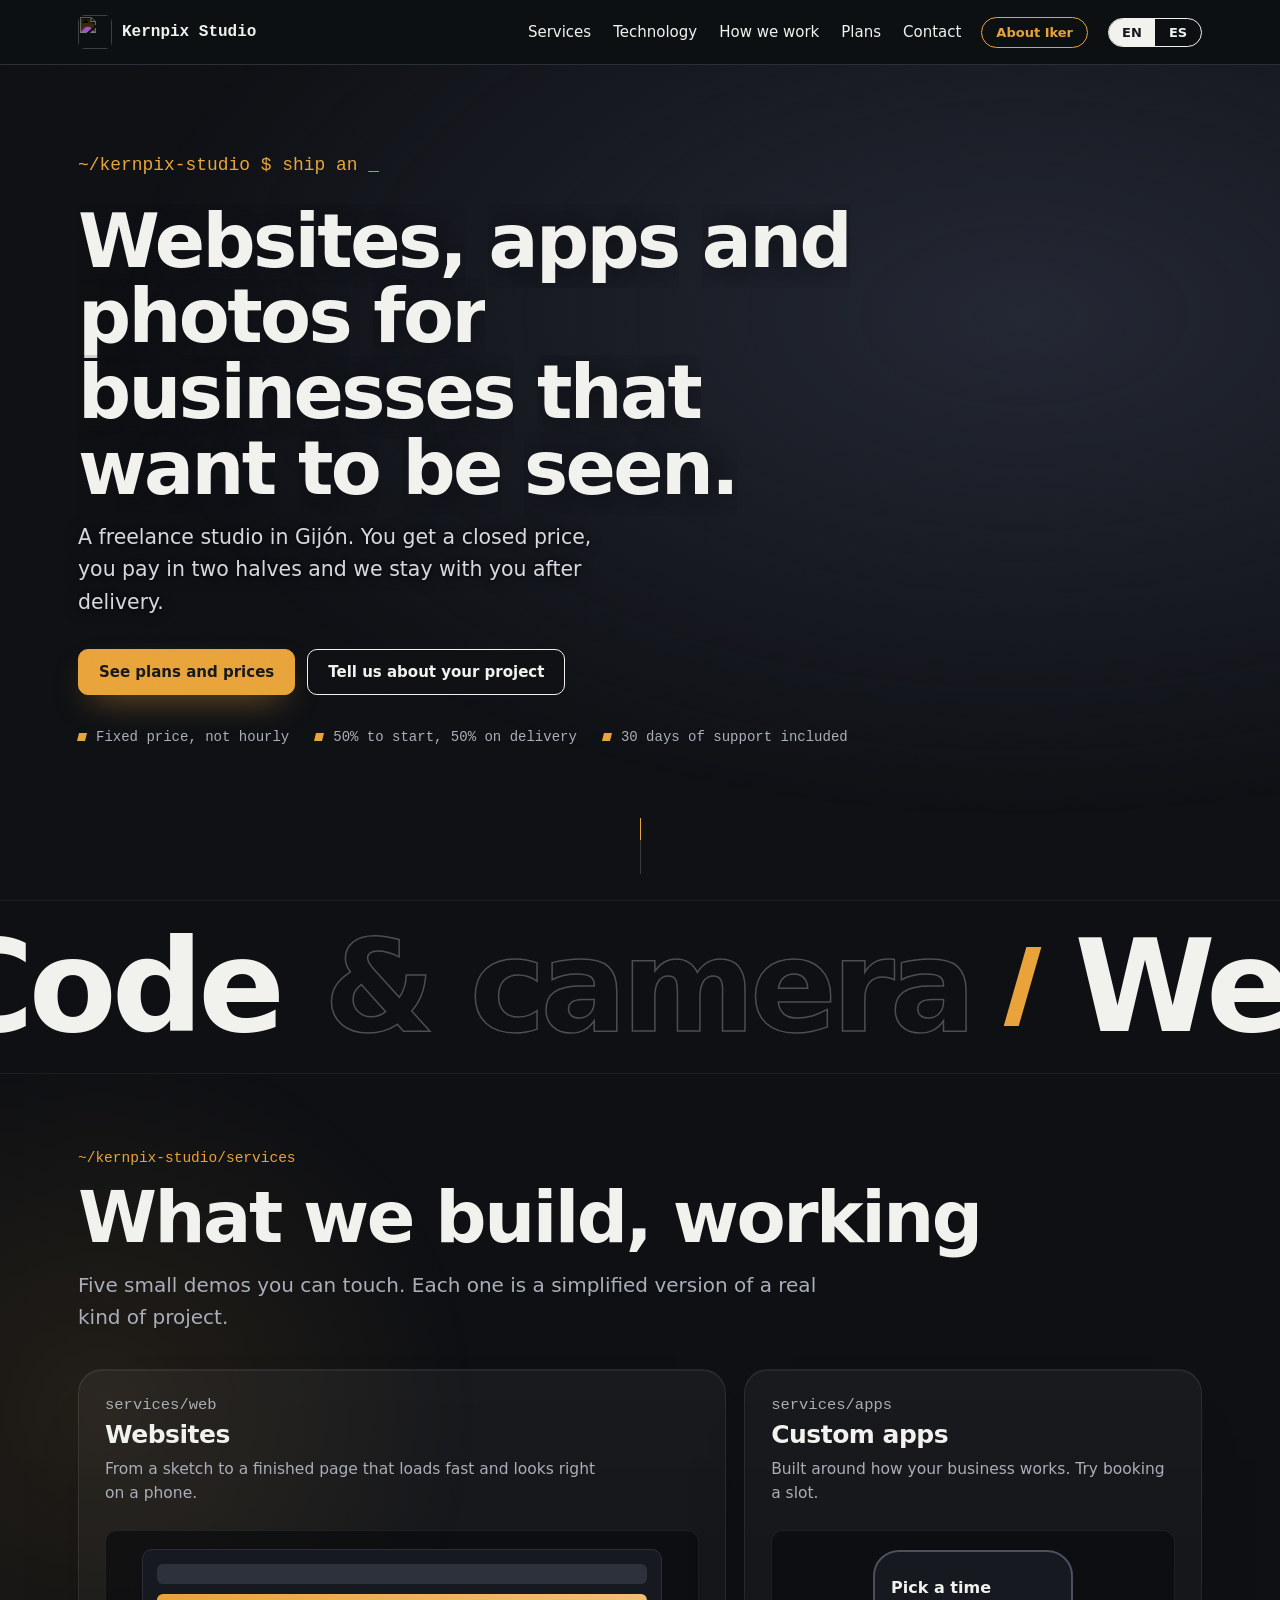
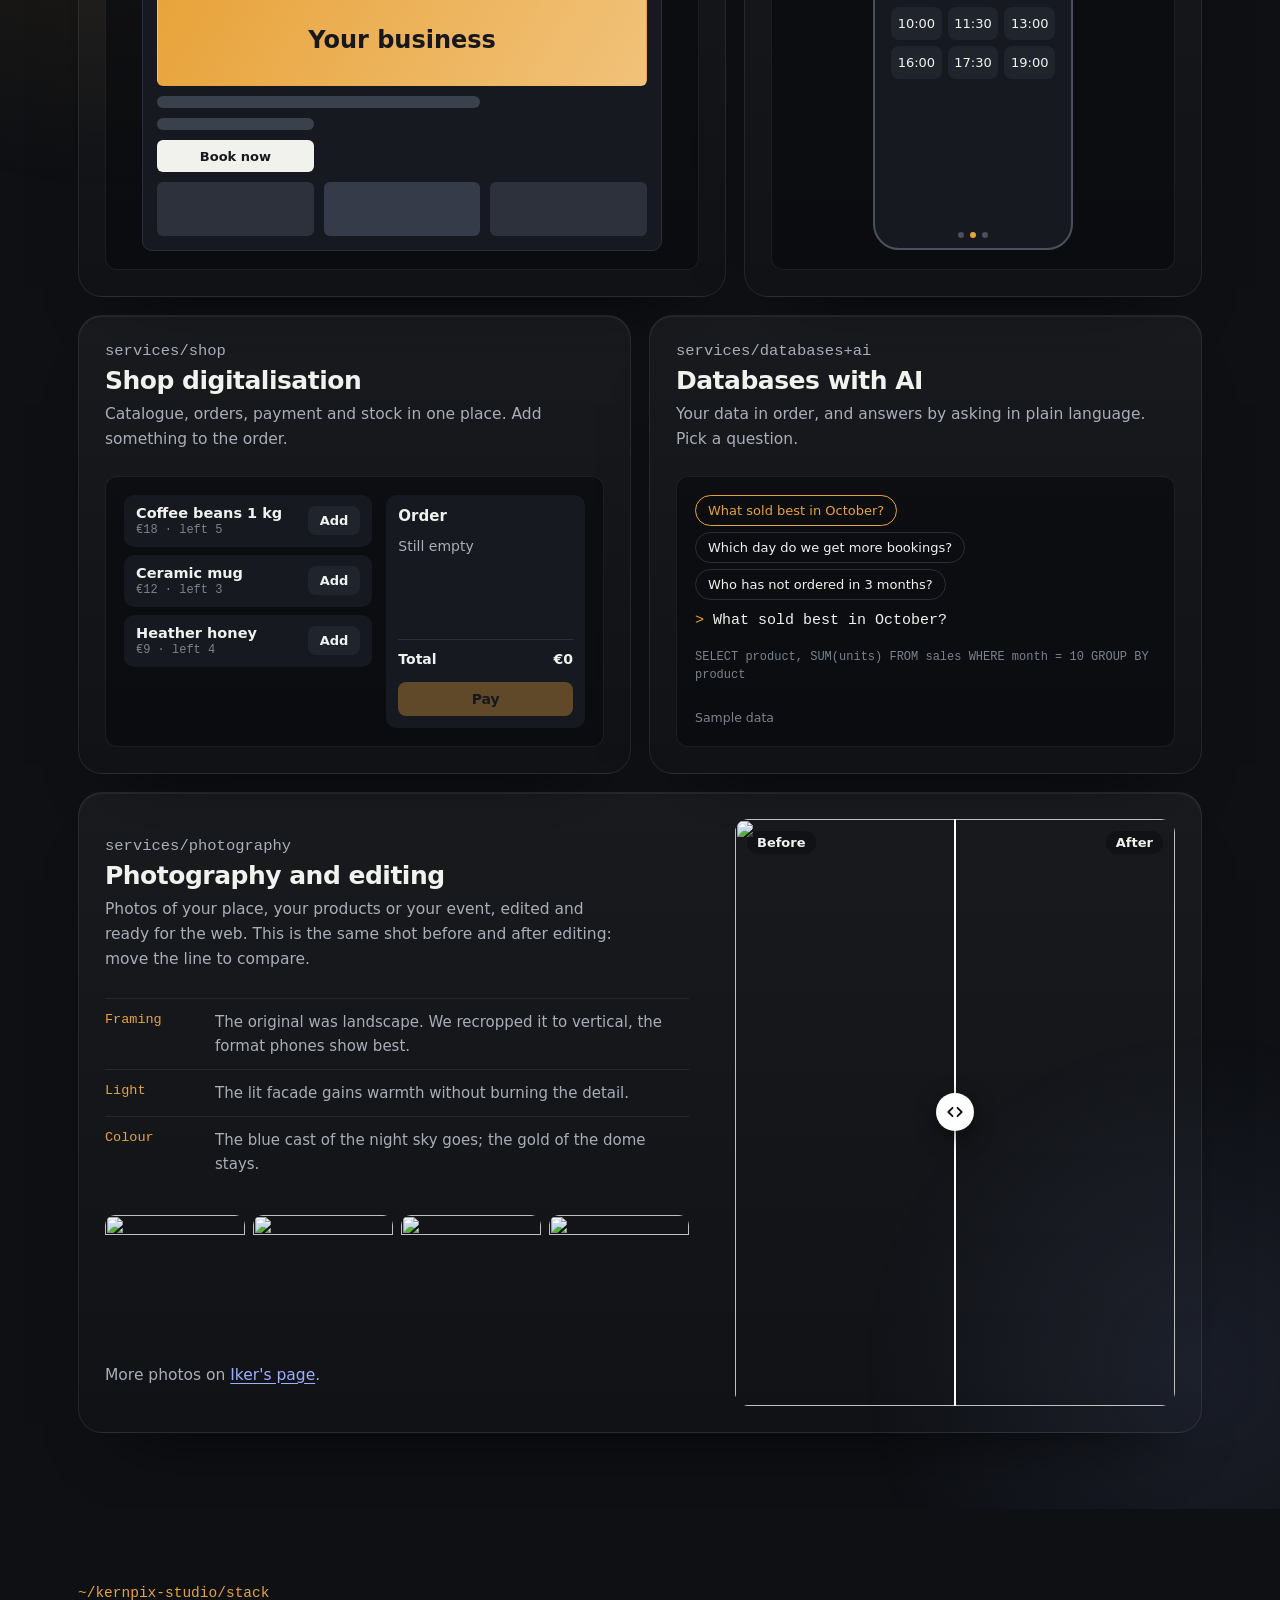
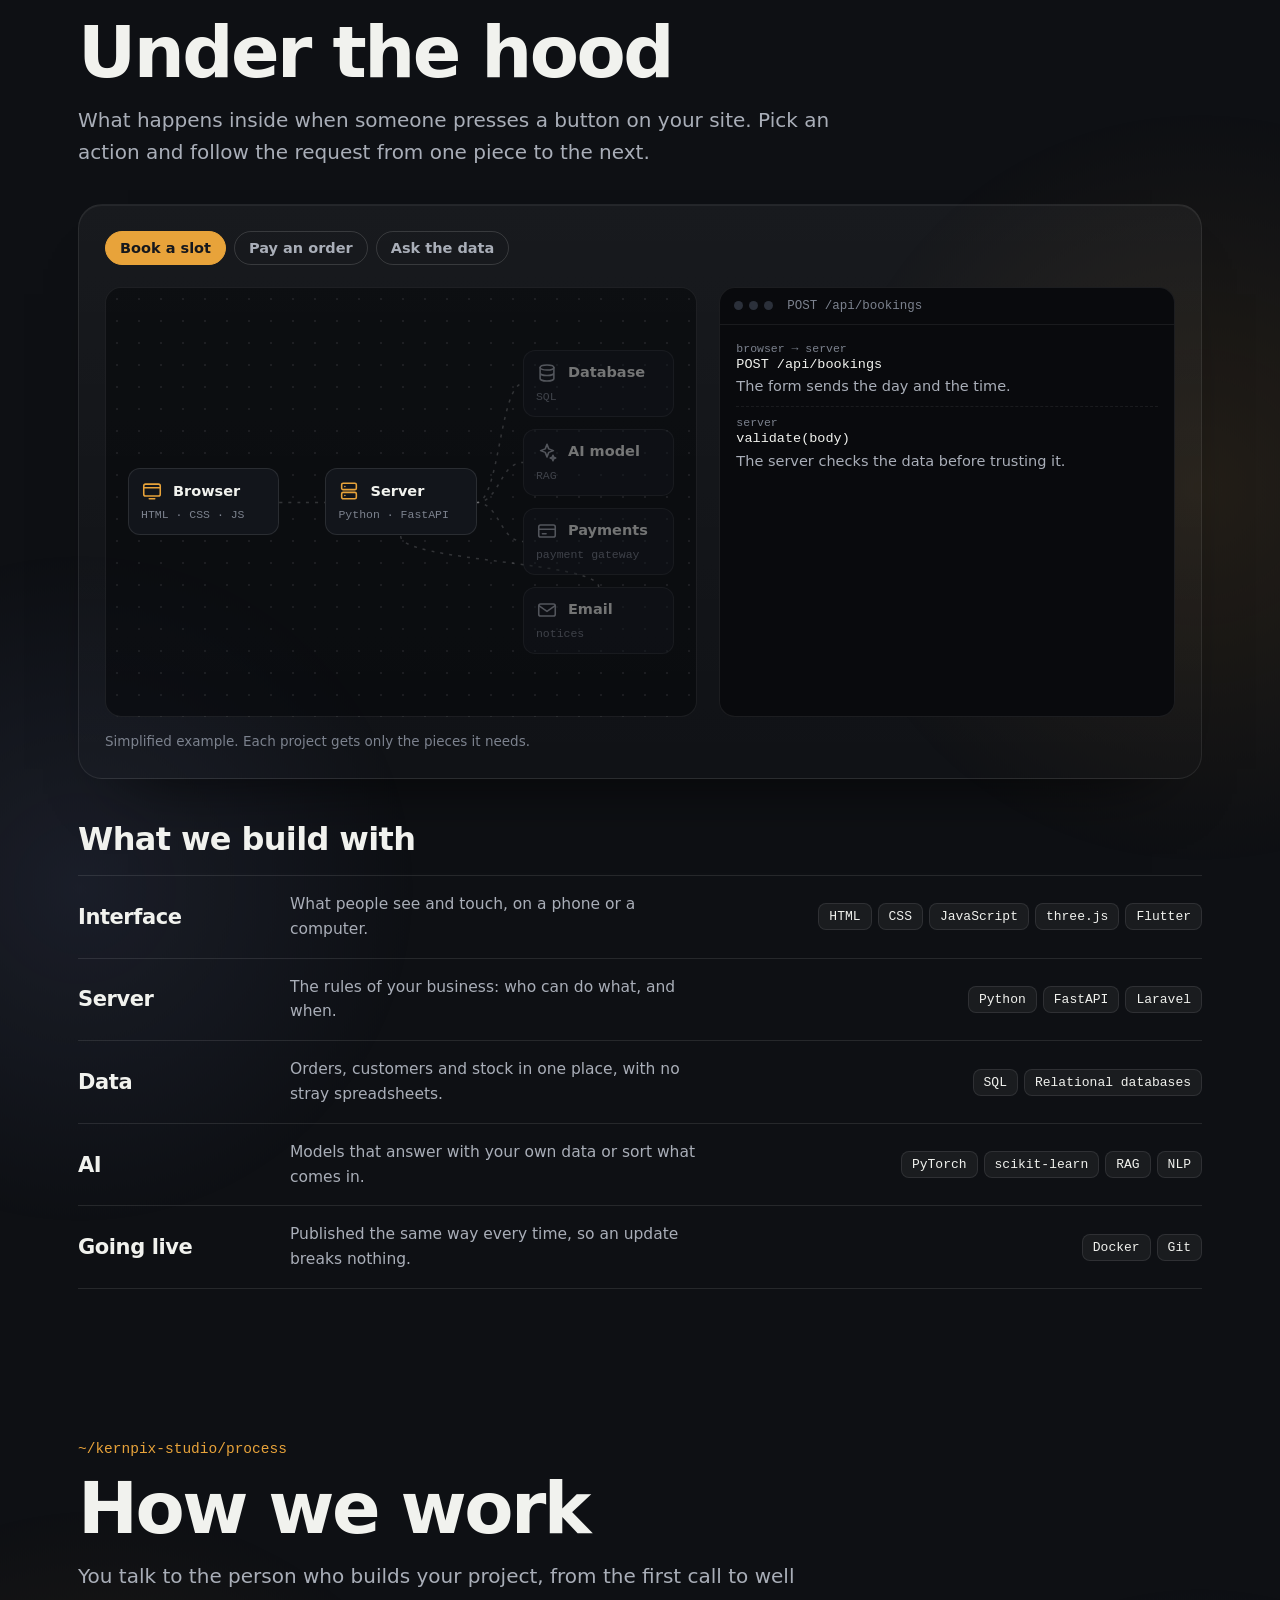
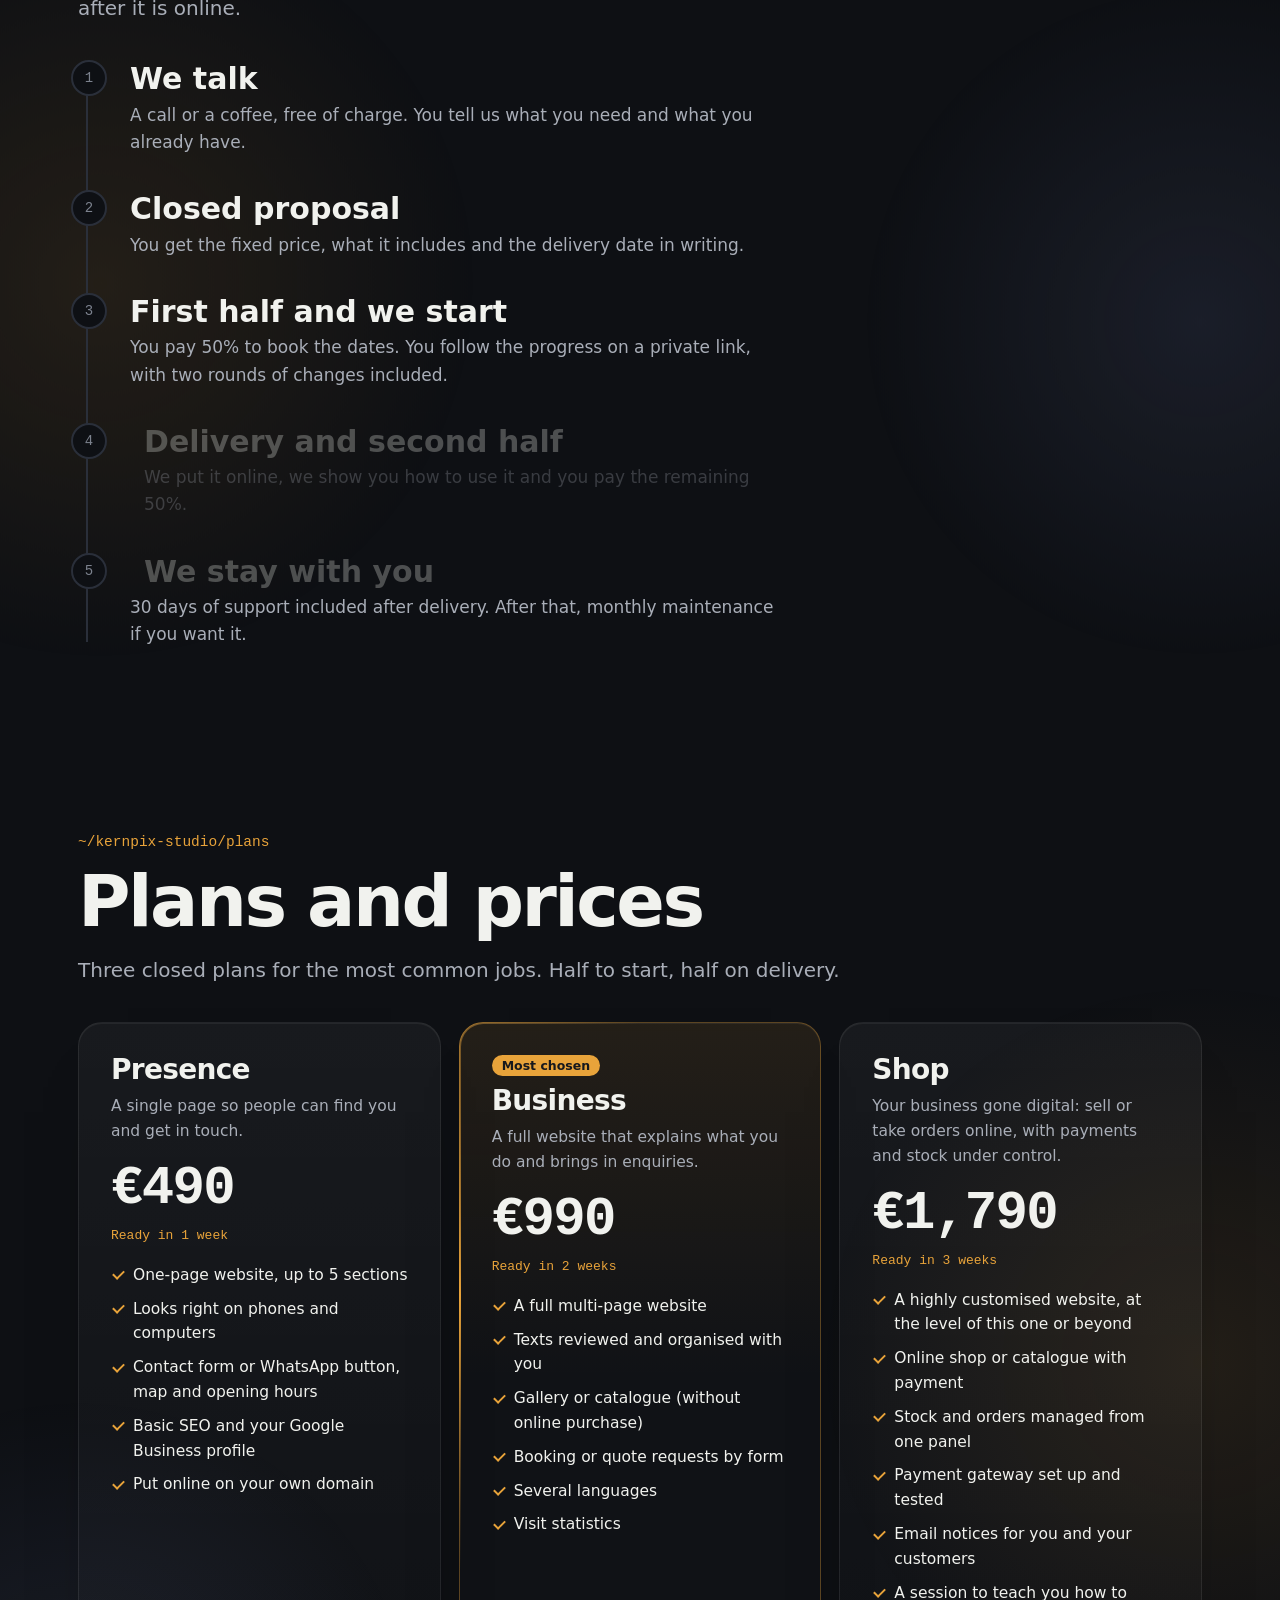
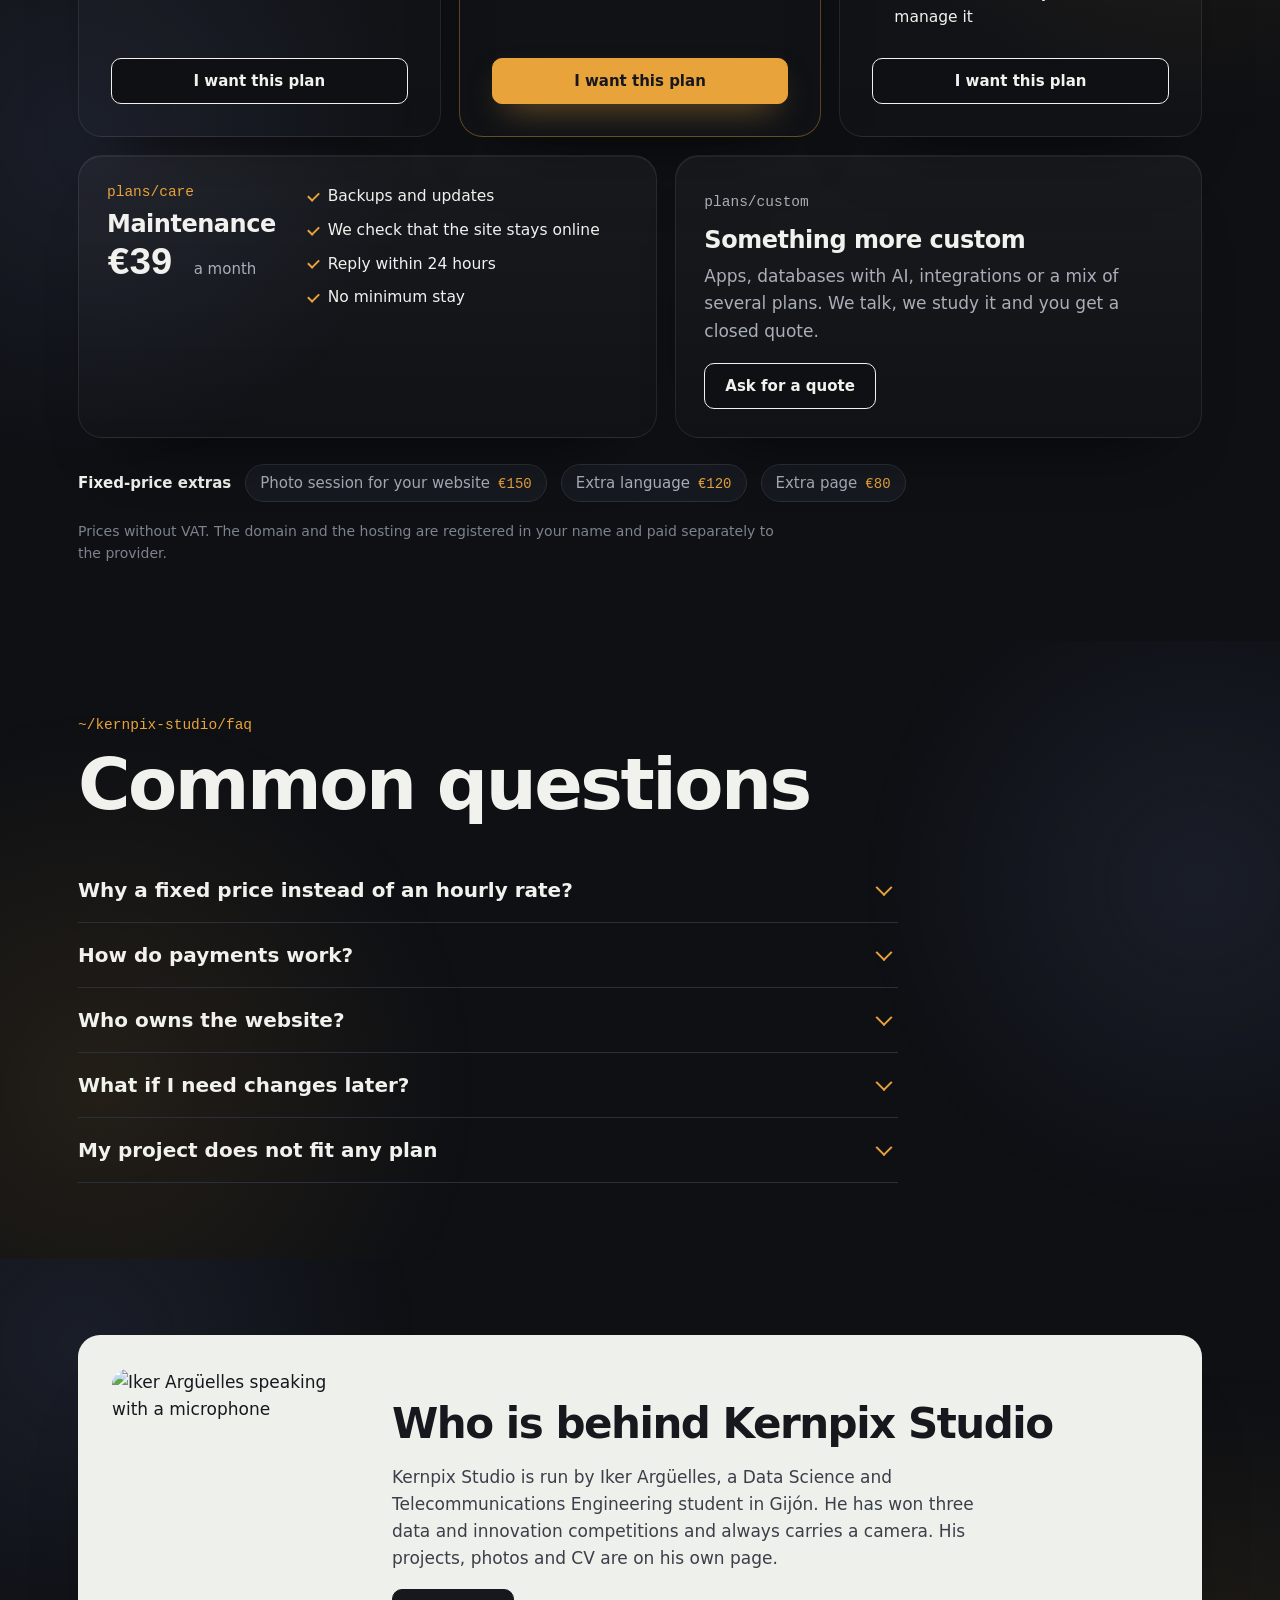
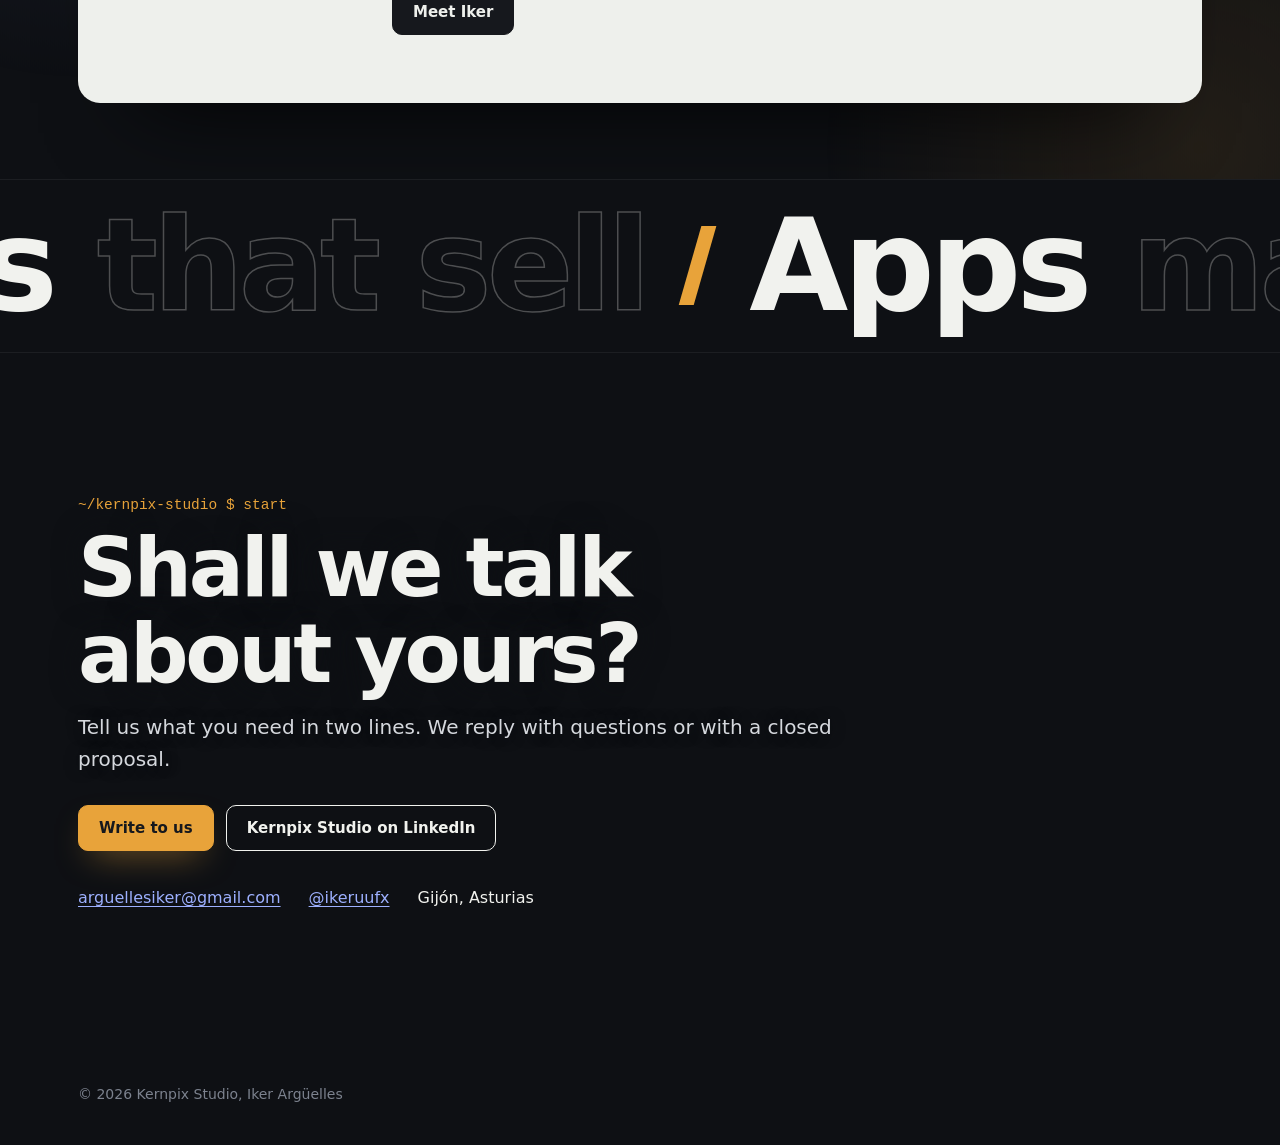
==== commit 65301dde: "Rename the studio to Kernpix Studio Another business already trades as Kodex Studio in the same sect" ====
--- a/index.html
+++ b/index.html
@@ -3,12 +3,12 @@
 <head>
 <meta charset="utf-8">
 <meta name="viewport" content="width=device-width, initial-scale=1">
-<title>Kodex Studio · Websites, apps and photography in Gijón</title>
-<meta name="description" content="Kodex Studio: websites, online shops, custom apps and photography for small businesses. Fixed prices, payment in two halves and support after delivery.">
+<title>Kernpix Studio · Websites, apps and photography in Gijón</title>
+<meta name="description" content="Kernpix Studio: websites, online shops, custom apps and photography for small businesses. Fixed prices, payment in two halves and support after delivery.">
 <link rel="canonical" href="https://ikeruuu.github.io/kodex_studio/">
 <meta name="theme-color" content="#16181D">
 <meta property="og:type" content="website">
-<meta property="og:title" content="Kodex Studio · Code &amp; camera">
+<meta property="og:title" content="Kernpix Studio · Code &amp; camera">
 <meta property="og:description" content="Websites, online shops, custom apps and photography for small businesses. Fixed prices, payment in two halves and support after delivery.">
 <meta property="og:url" content="https://ikeruuu.github.io/kodex_studio/">
 <meta property="og:image" content="https://ikeruuu.github.io/kodex_studio/assets/og.png">
@@ -30,7 +30,7 @@
 
 <nav class="nav" id="nav" aria-label="Main">
   <div class="wrap">
-    <a class="brand" href="#top"><img src="assets/logo.png" alt=""><span>Kodex Studio</span></a>
+    <a class="brand" href="#top"><img src="assets/logo.png" alt=""><span>Kernpix Studio</span></a>
     <ul id="navList">
       <li><a href="#services"><span class="en">Services</span><span class="es">Servicios</span></a></li>
       <li><a href="#tech"><span class="en">Technology</span><span class="es">Tecnología</span></a></li>
@@ -51,7 +51,7 @@
 <header class="hero" id="top">
   <div class="wrap">
     <span class="k-spot" id="kHero" aria-hidden="true"></span>
-    <p class="prompt" aria-hidden="true">~/kodex-studio $ <span id="typed"></span><span class="cur">_</span></p>
+    <p class="prompt" aria-hidden="true">~/kernpix-studio $ <span id="typed"></span><span class="cur">_</span></p>
     <h1><span class="en">Websites, apps and photos for businesses that want to be seen.</span><span class="es">Webs, apps y fotos para negocios que quieren que se les vea.</span></h1>
     <p class="lede"><span class="en">A freelance studio in Gijón. You get a closed price, you pay in two halves and we stay with you after delivery.</span><span class="es">Un estudio freelance en Gijón. Tienes un precio cerrado, pagas en dos mitades y seguimos contigo después de la entrega.</span></p>
     <div class="cta">
@@ -72,7 +72,7 @@
 <section id="services" class="solid">
   <div class="wrap">
     <div class="head">
-      <p class="path">~/kodex-studio/services</p>
+      <p class="path">~/kernpix-studio/services</p>
       <h2><span class="en">What we build, working</span><span class="es">Lo que hacemos, funcionando</span></h2>
       <p class="lede"><span class="en">Five small demos you can touch. Each one is a simplified version of a real kind of project.</span><span class="es">Cinco demos pequeñas que puedes tocar. Cada una es una versión simplificada de un tipo de encargo real.</span></p>
     </div>
@@ -145,7 +145,7 @@
 <section id="tech" class="solid">
   <div class="wrap">
     <div class="head">
-      <p class="path">~/kodex-studio/stack</p>
+      <p class="path">~/kernpix-studio/stack</p>
       <h2><span class="en">Under the hood</span><span class="es">Bajo el capó</span></h2>
       <p class="lede"><span class="en">What happens inside when someone presses a button on your site. Pick an action and follow the request from one piece to the next.</span><span class="es">Qué pasa por dentro cuando alguien pulsa un botón en tu web. Elige una acción y sigue la petición de una pieza a otra.</span></p>
     </div>
@@ -171,7 +171,7 @@
 <section id="process" class="solid">
   <div class="wrap">
     <div class="head">
-      <p class="path">~/kodex-studio/process</p>
+      <p class="path">~/kernpix-studio/process</p>
       <h2><span class="en">How we work</span><span class="es">Cómo trabajamos</span></h2>
       <p class="lede"><span class="en">You talk to the person who builds your project, from the first call to well after it is online.</span><span class="es">Hablas con quien construye tu proyecto, desde la primera llamada hasta bastante después de publicarlo.</span></p>
     </div>
@@ -182,7 +182,7 @@
 <section id="plans" class="solid">
   <div class="wrap">
     <div class="head">
-      <p class="path">~/kodex-studio/plans</p>
+      <p class="path">~/kernpix-studio/plans</p>
       <h2><span class="en">Plans and prices</span><span class="es">Planes y precios</span></h2>
       <p class="lede"><span class="en">Three closed plans for the most common jobs. Half to start, half on delivery.</span><span class="es">Tres planes cerrados para los encargos más habituales. La mitad al empezar y la otra mitad a la entrega.</span></p>
     </div>
@@ -203,7 +203,7 @@
 
 <section id="faq" class="solid">
   <div class="wrap">
-    <div class="head"><p class="path">~/kodex-studio/faq</p><h2><span class="en">Common questions</span><span class="es">Preguntas habituales</span></h2></div>
+    <div class="head"><p class="path">~/kernpix-studio/faq</p><h2><span class="en">Common questions</span><span class="es">Preguntas habituales</span></h2></div>
     <div class="faq" id="faqList"></div>
   </div>
 </section>
@@ -213,8 +213,8 @@
     <div class="who rv">
       <img src="assets/iker.jpg" alt="Iker Argüelles speaking with a microphone" loading="lazy">
       <div>
-        <h2><span class="en">Who is behind Kodex Studio</span><span class="es">Quién está detrás de Kodex Studio</span></h2>
-        <p><span class="en">Kodex Studio is run by Iker Argüelles, a Data Science and Telecommunications Engineering student in Gijón. He has won three data and innovation competitions and always carries a camera. His projects, photos and CV are on his own page.</span><span class="es">Kodex Studio lo dirige Iker Argüelles, estudiante de Ciencia de Datos e Ingeniería de Telecomunicación en Gijón. Ha ganado tres competiciones de datos e innovación y siempre lleva una cámara. Sus proyectos, sus fotos y su CV están en su propia página.</span></p>
+        <h2><span class="en">Who is behind Kernpix Studio</span><span class="es">Quién está detrás de Kernpix Studio</span></h2>
+        <p><span class="en">Kernpix Studio is run by Iker Argüelles, a Data Science and Telecommunications Engineering student in Gijón. He has won three data and innovation competitions and always carries a camera. His projects, photos and CV are on his own page.</span><span class="es">Kernpix Studio lo dirige Iker Argüelles, estudiante de Ciencia de Datos e Ingeniería de Telecomunicación en Gijón. Ha ganado tres competiciones de datos e innovación y siempre lleva una cámara. Sus proyectos, sus fotos y su CV están en su propia página.</span></p>
         <a class="btn" href="iker/" data-switch><span class="en">Meet Iker</span><span class="es">Conoce a Iker</span></a>
       </div>
     </div>
@@ -224,12 +224,12 @@
 <div class="band solid" aria-hidden="true"><div class="band-row rev" id="bandB"></div></div>
 <section class="contact" id="contact" data-scene-b>
   <div class="wrap">
-    <p class="path">~/kodex-studio $ start</p>
+    <p class="path">~/kernpix-studio $ start</p>
     <h2><span class="en">Shall we talk about yours?</span><span class="es">¿Hablamos del tuyo?</span></h2>
     <p class="lede"><span class="en">Tell us what you need in two lines. We reply with questions or with a closed proposal.</span><span class="es">Cuéntanos qué necesitas en dos líneas. Te respondemos con preguntas o con una propuesta cerrada.</span></p>
     <div class="cta">
-      <a class="btn main" data-mail="hello" href="mailto:arguellesiker@gmail.com?subject=Kodex%20Studio"><span class="en">Write to us</span><span class="es">Escríbenos</span></a>
-      <a class="btn" href="https://www.linkedin.com/company/kodexstudio/"><span class="en">Kodex Studio on LinkedIn</span><span class="es">Kodex Studio en LinkedIn</span></a>
+      <a class="btn main" data-mail="hello" href="mailto:arguellesiker@gmail.com?subject=Kernpix%20Studio"><span class="en">Write to us</span><span class="es">Escríbenos</span></a>
+      <a class="btn" href="https://www.linkedin.com/company/kodexstudio/"><span class="en">Kernpix Studio on LinkedIn</span><span class="es">Kernpix Studio en LinkedIn</span></a>
     </div>
     <ul>
       <li><a href="mailto:arguellesiker@gmail.com">arguellesiker@gmail.com</a></li>
@@ -239,7 +239,7 @@
   </div>
 </section>
 </main>
-<footer><div class="wrap">© 2026 Kodex Studio, Iker Argüelles</div></footer>
+<footer><div class="wrap">© 2026 Kernpix Studio, Iker Argüelles</div></footer>
 
 <script src="https://cdnjs.cloudflare.com/ajax/libs/three.js/r128/three.min.js"></script>
 <script src="js/studio-data.js"></script>
--- a/css/studio.css
+++ b/css/studio.css
@@ -0,0 +1,428 @@
+/* Kernpix Studio page — dark theme. Tokens first, then one block per section. */
+:root{
+  --bg:#16181D; --panel:#1E2128; --panel-2:#272B34; --line:#343945; --text:#F1F2EE; --dim:#A9AEB8; --mute:#7C828E;
+  --amber:#E8A33A; --blue:#9DB0FF; --paper:#EEF0EC; --ink:#16181D;
+  --display:'Bricolage Grotesque',system-ui,sans-serif; --body:'Instrument Sans',system-ui,sans-serif; --mono:'JetBrains Mono',ui-monospace,monospace;
+  --wrap:1180px;
+}
+*{box-sizing:border-box}
+html{scroll-behavior:smooth;scroll-padding-top:76px}
+body{margin:0;background:var(--bg);color:var(--text);font:400 17px/1.6 var(--body);-webkit-font-smoothing:antialiased;overflow-x:hidden;padding-top:64px}
+@supports (overflow:clip){html,body{overflow-x:clip}}
+html[lang=en] .es,html[lang=es] .en{display:none!important}
+a{color:var(--blue);text-underline-offset:3px}
+a:hover{color:#fff}
+:focus-visible{outline:3px solid var(--amber);outline-offset:3px;border-radius:4px}
+img{max-width:100%;display:block;-webkit-user-drag:none}
+h1,h2,h3{font-family:var(--display);line-height:1.05;margin:0;font-weight:800;letter-spacing:-.02em}
+h2{font-size:clamp(34px,5vw,58px)}
+.wrap{max-width:var(--wrap);margin:0 auto;padding:0 28px}
+.lede{color:var(--dim);max-width:60ch;margin:14px 0 0;font-size:19px}
+.path{font:500 14.5px var(--mono);color:var(--amber);margin:0 0 12px}
+#gl{position:fixed;inset:0;width:100%;height:100%;z-index:0;display:block}
+header,main,footer{position:relative;z-index:1}
+.solid{background:var(--bg)}
+section{padding:96px 0}
+.head{margin-bottom:40px}
+
+/* page switch wipe */
+.wipe{position:fixed;top:0;bottom:0;left:-25vw;right:-25vw;z-index:100;background:var(--amber);transform:translateX(-135%) skewX(-14deg);pointer-events:none}
+.wipe.cover,html.arriving .wipe{transform:translateX(0) skewX(-14deg)}
+.wipe.cover{transition:transform .42s cubic-bezier(.7,0,.3,1)}
+html.arriving.reveal .wipe{transform:translateX(135%) skewX(-14deg);transition:transform .55s cubic-bezier(.7,0,.3,1)}
+
+/* nav */
+.nav{position:fixed;top:0;left:0;right:0;z-index:30;background:color-mix(in srgb,var(--bg) 88%,transparent);-webkit-backdrop-filter:blur(10px);backdrop-filter:blur(10px);border-bottom:1px solid var(--line)}
+.nav .wrap{display:flex;align-items:center;gap:20px;height:64px}
+.brand{display:flex;align-items:center;gap:10px;text-decoration:none;color:var(--text);font:800 16px var(--mono);white-space:nowrap}
+.brand img{width:34px;height:34px;border-radius:7px;filter:invert(1)}
+.nav ul{display:flex;gap:22px;list-style:none;margin:0 0 0 auto;padding:0}
+.nav ul a{color:var(--text);text-decoration:none;font-weight:500;font-size:15px}
+.nav ul a:hover{color:var(--amber)}
+.switch{display:inline-flex;align-items:center;gap:8px;padding:7px 14px;border-radius:999px;border:1.5px solid var(--amber);color:var(--amber);font:600 13px var(--body);text-decoration:none;white-space:nowrap}
+.switch:hover{background:var(--amber);color:var(--ink)}
+.lang{display:flex;border:1.5px solid var(--text);border-radius:999px;overflow:hidden}
+.lang button{all:unset;cursor:pointer;padding:6px 12px;font:600 13px var(--body);min-width:22px;text-align:center;color:var(--text)}
+.lang button[aria-pressed=true]{background:var(--text);color:var(--ink)}
+.lang button:focus-visible{outline:3px solid var(--amber);outline-offset:-3px}
+.menu-btn{all:unset;display:none;cursor:pointer;padding:7px 14px;border-radius:999px;border:1.5px solid var(--text);font:600 13px var(--body)}
+@media (max-width:980px){
+  .nav .wrap{gap:10px;padding:0 18px}
+  .lang{margin-left:auto}
+  .menu-btn{display:block}
+  .nav ul{display:none;position:absolute;top:64px;left:0;right:0;margin:0;padding:6px 18px 16px;flex-direction:column;gap:0;background:var(--bg);border-bottom:1px solid var(--line)}
+  .nav.open ul{display:flex}
+  .nav ul a{display:block;padding:15px 4px;font-size:18px;border-bottom:1px solid var(--line)}
+  .nav .switch.top{display:none}
+}
+@media (min-width:981px){.nav ul .only-menu{display:none}}
+
+/* buttons */
+.btn{display:inline-flex;align-items:center;gap:8px;padding:13px 20px;border-radius:10px;border:1.5px solid var(--text);font:600 15px var(--body);text-decoration:none;color:var(--text);background:var(--bg);cursor:pointer}
+.btn.main{background:var(--amber);border-color:var(--amber);color:var(--ink)}
+.btn:hover{background:var(--text);border-color:var(--text);color:var(--ink)}
+.cta{display:flex;gap:12px;flex-wrap:wrap}
+
+/* hero */
+.hero{min-height:calc(100vh - 64px);min-height:calc(100svh - 64px);display:flex;align-items:center;padding:56px 0 120px}
+.hero .wrap{width:100%;position:relative}
+.prompt{font:500 clamp(15px,1.4vw,18px) var(--mono);color:var(--amber);margin:0 0 20px;min-height:1.6em}
+.prompt .cur{animation:blink 1s steps(1) infinite}
+@keyframes blink{50%{opacity:0}}
+.hero h1{font-size:clamp(38px,5.4vw,76px);max-width:16ch;text-shadow:0 0 30px var(--bg)}
+.hero .lede{font-size:clamp(18px,1.6vw,21px);max-width:42ch;color:#D5D8DD;text-shadow:0 0 14px var(--bg),0 0 4px var(--bg)}
+.hero .cta{margin-top:30px}
+.promises{display:flex;gap:10px 26px;flex-wrap:wrap;list-style:none;padding:0;margin:34px 0 0;font:400 14px var(--mono);color:var(--dim)}
+.promises li::before{content:"";display:inline-block;width:8px;height:8px;background:var(--amber);margin-right:10px;transform:skewX(-14deg)}
+.k-spot{display:none;pointer-events:none}
+html:not(.gl-on) .hero{background:radial-gradient(900px 500px at 80% 30%,#232733,transparent)}
+@media (max-aspect-ratio:9/10){
+  .hero{padding-top:150px}
+  .k-spot{display:block;position:absolute;right:16px;top:-128px;width:clamp(92px,24vw,200px);aspect-ratio:1}
+}
+
+/* reveal on scroll */
+.rv{opacity:0;transform:translateY(26px);transition:opacity .7s,transform .7s cubic-bezier(.2,.8,.2,1)}
+.rv.in{opacity:1;transform:none}
+
+/* demos */
+.bento{display:grid;grid-template-columns:repeat(12,minmax(0,1fr));gap:18px}
+.demo{background:var(--panel);border:1px solid var(--line);border-radius:18px;padding:26px;display:flex;flex-direction:column;gap:8px;min-width:0}
+.demo h3{font-size:25px}
+.demo>p{margin:0;color:var(--dim);font-size:15.5px;max-width:52ch}
+.demo .stage{margin-top:16px;flex:1;min-height:250px;border-radius:12px;background:var(--bg);border:1px solid var(--line);position:relative;overflow:hidden;display:grid;place-items:center;padding:18px}
+.d-web{grid-column:span 7}.d-app{grid-column:span 5}.d-shop{grid-column:span 6}.d-data{grid-column:span 6}.d-photo{grid-column:span 12}
+@media (max-width:980px){.d-web,.d-app,.d-shop,.d-data,.d-photo{grid-column:span 12}}
+
+/* demo: website building itself */
+.browser{width:min(100%,520px);border-radius:10px;border:1px solid var(--line);background:var(--panel);overflow:hidden}
+.browser .bar{display:flex;align-items:center;gap:6px;padding:9px 12px;border-bottom:1px solid var(--line)}
+.browser .bar i{width:9px;height:9px;border-radius:50%;background:#4A505C}
+.browser .url{margin-left:10px;font:400 12px var(--mono);color:var(--mute)}
+.page{padding:14px;display:grid;grid-template-columns:repeat(3,1fr);gap:10px}
+.page .b{border-radius:6px;border:1.5px dashed #4A505C;background:transparent;transition:background .6s,border-color .6s,color .6s;color:transparent;font:700 13px var(--body);display:grid;place-items:center}
+.page .b:nth-child(2){transition-delay:.12s}.page .b:nth-child(3){transition-delay:.24s}.page .b:nth-child(4){transition-delay:.36s}.page .b:nth-child(5){transition-delay:.48s}.page .b:nth-child(n+6){transition-delay:.6s}
+.page .n{grid-column:1/-1;height:20px}
+.page .h{grid-column:1/-1;height:92px;font:800 24px var(--display)}
+.page .l{grid-column:1/3;height:12px}.page .l2{grid-column:1/2}
+.page .c{grid-column:1/2;height:32px}
+.page .g{height:54px}
+.page.built .b{border-style:solid;border-color:transparent}
+.page.built .n{background:#2C313C}
+.page.built .h{background:linear-gradient(120deg,var(--amber),#F1C27A);color:var(--ink)}
+.page.built .l{background:#3A404C}
+.page.built .c{background:var(--text);color:var(--ink)}
+.page.built .g{background:#2C313C}
+.page.built .g:nth-of-type(odd){background:#353B48}
+
+/* demo: phone booking */
+.phone{width:200px;height:300px;border-radius:26px;border:2px solid #4A505C;background:var(--panel);overflow:hidden;position:relative}
+.phone .screens{display:flex;width:300%;height:100%;transition:transform .55s cubic-bezier(.2,.8,.2,1)}
+.phone .scr{width:33.3334%;padding:26px 16px 16px;display:flex;flex-direction:column;gap:10px}
+.phone h4{margin:0;font:700 16px var(--display)}
+.phone .chips{display:grid;grid-template-columns:repeat(3,1fr);gap:6px}
+.phone .chips button{all:unset;cursor:pointer;text-align:center;padding:9px 0;border-radius:8px;background:var(--panel-2);font:500 13px var(--body)}
+.phone .chips button:hover,.phone .chips button.sel{background:var(--amber);color:var(--ink)}
+.phone .ok{margin:auto;text-align:center}
+.phone .ok svg{width:54px;height:54px;color:var(--amber)}
+.phone .ok p{margin:8px 0 0;font:600 15px var(--body)}
+.phone .ok small{color:var(--dim)}
+.dots{display:flex;gap:6px;justify-content:center;position:absolute;bottom:10px;left:0;right:0}
+.dots i{width:6px;height:6px;border-radius:50%;background:#4A505C}
+.dots i.on{background:var(--amber)}
+
+/* demo: shop */
+.shop{width:100%;display:grid;grid-template-columns:1.25fr 1fr;gap:14px;align-self:stretch}
+.shop ul{list-style:none;margin:0;padding:0;display:grid;gap:8px;align-content:start}
+.shop li{display:grid;grid-template-columns:1fr auto;gap:2px 10px;align-items:center;background:var(--panel);border-radius:10px;padding:10px 12px}
+.shop li b{font:600 14.5px var(--body)}
+.shop li small{grid-column:1;color:var(--mute);font:400 12px var(--mono)}
+.shop li button{all:unset;cursor:pointer;grid-row:1/3;grid-column:2;padding:7px 12px;border-radius:8px;background:var(--panel-2);font:600 13px var(--body)}
+.shop li button:hover{background:var(--amber);color:var(--ink)}
+.shop li button[disabled]{opacity:.4;cursor:default;background:var(--panel-2);color:var(--text)}
+.order{background:var(--panel);border-radius:10px;padding:12px;display:flex;flex-direction:column;gap:6px;font-size:14px;min-height:170px}
+.order h4{margin:0 0 4px;font:700 15px var(--display)}
+.order .ln{display:flex;justify-content:space-between;color:var(--dim)}
+.order .tot{margin-top:auto;display:flex;justify-content:space-between;font-weight:600;border-top:1px solid var(--line);padding-top:8px}
+.order button{all:unset;cursor:pointer;text-align:center;margin-top:6px;padding:9px;border-radius:8px;background:var(--amber);color:var(--ink);font:600 14px var(--body)}
+.order button[disabled]{opacity:.35;cursor:default}
+.order .paid{color:var(--amber);font-weight:600;text-align:center;margin-top:6px}
+@media (max-width:520px){.shop{grid-template-columns:1fr}}
+
+/* demo: ask your data */
+.ask{width:100%;align-self:stretch;display:flex;flex-direction:column;gap:12px}
+.ask .qs{display:flex;flex-wrap:wrap;gap:6px}
+.ask .qs button{all:unset;cursor:pointer;padding:7px 12px;border-radius:999px;border:1.5px solid var(--line);font:500 13px var(--body)}
+.ask .qs button[aria-pressed=true]{border-color:var(--amber);color:var(--amber)}
+.ask .q{font:500 15px var(--mono);color:var(--text);min-height:1.6em;margin:0}
+.ask .q::before{content:"> ";color:var(--amber)}
+.ask .sql{font:400 12px/1.5 var(--mono);color:var(--mute);margin:0;min-height:3em;overflow-wrap:anywhere}
+.ask .bars{display:grid;gap:8px}
+.ask .bar{display:grid;grid-template-columns:110px 1fr 34px;gap:10px;align-items:center;font-size:13.5px}
+.ask .bar i{height:14px;border-radius:4px;background:var(--amber);width:0;transition:width .8s cubic-bezier(.2,.8,.2,1)}
+.ask .bar:nth-child(n+2) i{background:#6F7786}
+.ask small{color:var(--mute);font-size:12.5px}
+
+/* demo: before / after (a real pair, portrait) */
+.d-photo{display:grid;grid-template-columns:minmax(0,1fr) minmax(0,440px);gap:40px;align-items:center}
+.d-photo .ph-text{display:flex;flex-direction:column;gap:8px;min-width:0}
+.d-photo .ph-text>p{margin:0;color:var(--dim);font-size:15.5px;max-width:52ch}
+.demo.d-photo .stage{padding:0;min-height:0;border:0;margin:0;background:none;display:block}
+.edits{list-style:none;margin:18px 0 0;padding:0;display:grid;gap:0;max-width:54ch}
+.edits li{display:grid;grid-template-columns:96px 1fr;gap:14px;padding:11px 0;border-top:1px solid rgba(255,255,255,.08);color:var(--dim);font-size:15px}
+.edits b{font:500 13.5px var(--mono);color:var(--amber);padding-top:2px}
+.thumbs{display:grid;grid-template-columns:repeat(4,minmax(0,1fr));gap:8px;margin-top:20px;max-width:54ch}
+.thumbs img{width:100%;aspect-ratio:1;object-fit:cover;border-radius:10px}
+.d-photo .more{margin:12px 0 0;font-size:15px;color:var(--dim)}
+.ba{position:relative;width:100%;aspect-ratio:3/4;border-radius:14px;overflow:hidden;user-select:none;-webkit-user-select:none;--p:50%}
+.ba img{position:absolute;inset:0;width:100%;height:100%;object-fit:cover}
+.ba .before{clip-path:inset(0 calc(100% - var(--p)) 0 0)}
+.ba .split{position:absolute;top:0;bottom:0;left:var(--p);width:2px;margin-left:-1px;background:#fff;pointer-events:none}
+.ba .split::after{content:"";position:absolute;top:50%;left:50%;width:38px;height:38px;margin:-19px;border-radius:50%;background:#fff url("data:image/svg+xml,%3Csvg xmlns='http://www.w3.org/2000/svg' viewBox='0 0 24 24' fill='none' stroke='%230E1014' stroke-width='2.2' stroke-linecap='round' stroke-linejoin='round'%3E%3Cpath d='M9 7l-5 5 5 5M15 7l5 5-5 5'/%3E%3C/svg%3E") center/20px no-repeat;box-shadow:0 6px 20px rgba(0,0,0,.5)}
+.ba .tag{position:absolute;top:12px;font:600 13px var(--body);background:rgba(15,16,20,.72);padding:4px 10px;border-radius:999px}
+.ba .tag.l{left:12px}.ba .tag.r{right:12px}
+.ba input{position:absolute;inset:0;width:100%;height:100%;opacity:0;cursor:ew-resize;margin:0}
+.ba:focus-within{outline:3px solid var(--amber);outline-offset:3px}
+@media (max-width:860px){.d-photo{display:flex;flex-direction:column;align-items:stretch;gap:8px}.d-photo .ph-text{display:contents}.demo.d-photo .stage{order:1;flex:none;max-width:440px;width:100%;margin:14px auto 4px}.d-photo .edits,.d-photo .thumbs,.d-photo .more{order:2}.edits li{grid-template-columns:84px 1fr}}
+
+/* under the hood: follow a request */
+.trace{background:linear-gradient(180deg,rgba(255,255,255,.045),rgba(255,255,255,.012));border:1px solid rgba(255,255,255,.08);border-radius:24px;padding:26px;box-shadow:inset 0 1px 0 rgba(255,255,255,.06),0 40px 70px -50px rgba(0,0,0,.9)}
+.trace-top{display:flex;flex-wrap:wrap;gap:8px;margin-bottom:22px}
+.trace-top button{all:unset;cursor:pointer;font:600 14.5px var(--body);padding:8px 14px;border-radius:999px;border:1px solid rgba(255,255,255,.14);color:var(--dim);transition:background-color .25s,color .25s,border-color .25s}
+.trace-top button:hover{color:var(--text);border-color:rgba(255,255,255,.3)}
+.trace-top button[aria-pressed=true]{background:var(--amber);border-color:var(--amber);color:var(--ink)}
+.trace-top button:focus-visible{outline:3px solid var(--amber);outline-offset:3px}
+.trace-body{display:grid;grid-template-columns:minmax(0,1.3fr) minmax(0,1fr);gap:22px;align-items:stretch}
+.map{position:relative;display:grid;grid-template-columns:repeat(3,minmax(0,1fr));gap:clamp(26px,3.6vw,48px);align-items:center;padding:22px;border-radius:16px;background:rgba(8,9,12,.6);border:1px solid rgba(255,255,255,.07);background-image:radial-gradient(rgba(255,255,255,.07) 1px,transparent 1.2px);background-size:22px 22px;min-height:430px}
+.map .col{display:grid;gap:12px;min-width:0}
+.wires{position:absolute;inset:0;width:100%;height:100%;pointer-events:none;overflow:visible}
+.wires path{fill:none;stroke:rgba(255,255,255,.16);stroke-width:1.5;stroke-dasharray:3 6;transition:stroke .3s}
+.wires path.on{stroke:var(--amber);stroke-dasharray:none;filter:drop-shadow(0 0 6px rgba(232,163,58,.7))}
+.node{position:relative;z-index:1;display:grid;grid-template-columns:auto 1fr;column-gap:10px;align-items:center;padding:11px 12px;border-radius:12px;background:#12151B;border:1px solid rgba(255,255,255,.1);opacity:.45;transition:opacity .4s,border-color .4s,box-shadow .4s}
+.node svg{width:22px;height:22px;color:var(--dim);transition:color .4s}
+.node b{font:600 14.5px/1.2 var(--body);min-width:0}
+.node small{grid-column:1/-1;margin-top:6px;font:400 11.5px/1.3 var(--mono);color:var(--mute);min-width:0}
+.node.used{opacity:1}
+.node.used svg{color:var(--amber)}
+.node.hot{animation:nodeHot .7s cubic-bezier(.2,.8,.2,1)}
+@keyframes nodeHot{0%{box-shadow:0 0 0 0 rgba(232,163,58,.55);border-color:var(--amber)}100%{box-shadow:0 0 0 16px rgba(232,163,58,0);border-color:rgba(255,255,255,.1)}}
+.pkt{position:absolute;left:0;top:0;width:12px;height:12px;margin:-6px;border-radius:50%;background:var(--amber);box-shadow:0 0 0 4px rgba(232,163,58,.22),0 0 18px 4px rgba(232,163,58,.7);opacity:0;z-index:2;pointer-events:none;will-change:transform}
+.pkt.on{opacity:1}
+.term{border-radius:16px;background:#090A0D;border:1px solid rgba(255,255,255,.08);display:flex;flex-direction:column;min-width:0;height:430px}
+.term-bar{display:flex;align-items:center;gap:6px;padding:11px 14px;border-bottom:1px solid rgba(255,255,255,.07);font:400 12.5px var(--mono);color:var(--mute)}
+.term-bar i{width:9px;height:9px;border-radius:50%;background:#2B303A}
+.term-bar span{margin-left:8px}
+.term ol{list-style:none;margin:0;padding:8px 16px 14px;overflow-y:auto;flex:1;scrollbar-width:thin;scrollbar-color:#2B303A transparent}
+.term li{padding:9px 0;border-bottom:1px dashed rgba(255,255,255,.07);animation:lineIn .35s cubic-bezier(.2,.8,.2,1)}
+.term li:last-child{border-bottom:0}
+@keyframes lineIn{from{opacity:0;transform:translateY(8px)}}
+.term .to{display:block;font:400 11.5px var(--mono);color:var(--mute)}
+.term code{display:block;font:500 13.5px/1.45 var(--mono);color:var(--text);overflow-wrap:anywhere}
+.term li.ok code{color:#8FE0A6}
+.term p{margin:2px 0 0;font-size:14.5px;line-height:1.45;color:var(--dim)}
+.trace-note{margin:14px 0 0;font-size:13.5px;color:var(--mute)}
+h3.sub{font-size:clamp(24px,2.6vw,32px);margin:44px 0 18px}
+.layers{display:grid;gap:0;border-top:1px solid rgba(255,255,255,.1)}
+.layer{display:grid;grid-template-columns:190px minmax(0,1fr) minmax(0,1.1fr);gap:22px;align-items:center;padding:16px 0;border-bottom:1px solid rgba(255,255,255,.1)}
+.layer b{font:700 21px var(--display);letter-spacing:-.02em}
+.layer p{margin:0;color:var(--dim);font-size:15.5px}
+.layer ul{list-style:none;margin:0;padding:0;display:flex;flex-wrap:wrap;gap:6px;justify-content:flex-end}
+.layer li{font:400 13px var(--mono);padding:5px 10px;border-radius:8px;background:rgba(255,255,255,.05);border:1px solid rgba(255,255,255,.09);color:var(--text)}
+@media (max-width:980px){
+  .trace{padding:16px}
+  .trace-body{grid-template-columns:1fr}
+  .term{height:300px}
+  .layer{grid-template-columns:1fr;gap:6px;padding:16px 0}
+  .layer ul{justify-content:flex-start;margin-top:6px}
+}
+@media (max-width:700px){
+  .map{grid-template-columns:1fr;gap:44px;min-height:0;padding:16px 12px}
+  .map .col{justify-items:center}
+  .map .col:last-of-type{grid-template-columns:repeat(4,minmax(0,1fr));gap:8px;justify-items:stretch}
+  .map .col:not(:last-of-type) .node{min-width:190px}
+  .map .col:last-of-type .node{grid-template-columns:1fr;justify-items:center;text-align:center;row-gap:6px;padding:10px 4px}
+    .map .col:last-of-type .node small{display:none}
+  .map .col:last-of-type .node b{font-size:12px}
+}
+
+/* process */
+.steps{list-style:none;margin:0 0 0 8px;padding:0;position:relative;counter-reset:s}
+.steps::before{content:"";position:absolute;left:0;top:8px;bottom:40px;width:2px;background:var(--line)}
+.steps .fill{position:absolute;left:0;top:8px;width:2px;height:calc(100% - 48px);background:var(--amber);transform-origin:50% 0;transform:scaleY(var(--p,0))}
+.steps li{position:relative;padding:0 0 34px 44px;counter-increment:s}
+.steps li::before{content:counter(s);position:absolute;left:-15px;top:0;width:32px;height:32px;border-radius:50%;background:var(--bg);border:2px solid var(--line);display:grid;place-items:center;font:500 14px var(--mono);color:var(--mute);transition:border-color .3s,color .3s,background .3s}
+.steps li.on::before{border-color:var(--amber);color:var(--ink);background:var(--amber)}
+.steps strong{font:700 23px/1.25 var(--display);display:block}
+.steps span{color:var(--dim);display:block;max-width:60ch;margin-top:4px}
+
+/* plans */
+.plans{display:grid;grid-template-columns:repeat(3,minmax(0,1fr));gap:18px;align-items:stretch}
+.plan{background:var(--panel);border:1px solid var(--line);border-radius:18px;padding:28px;display:flex;flex-direction:column;gap:10px}
+.plan.feat{border-color:var(--amber);background:linear-gradient(180deg,#262117,var(--panel) 46%)}
+.plan .badge{align-self:flex-start;font:600 12.5px var(--body);background:var(--amber);color:var(--ink);padding:3px 10px;border-radius:999px}
+.plan h3{font-size:28px}
+.plan .for{margin:0;color:var(--dim);font-size:15.5px;min-height:3.1em}
+.price{font:800 46px/1 var(--mono);letter-spacing:-.03em;margin:8px 0 2px}
+.price small{font:400 15px var(--body);color:var(--dim);letter-spacing:0}
+.plan .time{font:400 13px var(--mono);color:var(--amber);margin:0}
+.plan ul,.care ul{list-style:none;margin:10px 0 18px;padding:0;display:grid;gap:9px;font-size:15.5px}
+.plan li,.care li{padding-left:22px;position:relative}
+.plan li::before,.care li::before{content:"";position:absolute;left:2px;top:.5em;width:9px;height:5px;border-left:2px solid var(--amber);border-bottom:2px solid var(--amber);transform:rotate(-45deg)}
+.plan .btn{margin-top:auto;justify-content:center}
+.under{display:grid;grid-template-columns:1.1fr 1fr;gap:18px;margin-top:18px}
+.care,.custom{background:var(--panel);border:1px solid var(--line);border-radius:18px;padding:28px}
+.care{display:grid;grid-template-columns:auto 1fr;gap:6px 30px;align-items:start}
+.care h3,.custom h3{font-size:24px}
+.care ul{margin:0}
+.care .price{font-size:38px}
+.custom p{color:var(--dim);margin:10px 0 18px}
+.extras{margin:26px 0 0;display:flex;flex-wrap:wrap;gap:10px 14px;align-items:center;color:var(--dim);font-size:15px}
+.extras b{color:var(--text);font-weight:600}
+.extras span{background:var(--panel);border:1px solid var(--line);border-radius:999px;padding:6px 14px}
+.extras span i{font:500 14px var(--mono);font-style:normal;color:var(--amber);margin-left:8px}
+.fine{color:var(--mute);font-size:14px;margin:18px 0 0;max-width:80ch}
+@media (max-width:980px){.plans{grid-template-columns:1fr}.plan .for{min-height:0}.under{grid-template-columns:1fr}}
+@media (max-width:560px){.care{grid-template-columns:1fr}}
+
+/* faq */
+.faq{max-width:820px}
+.faq details{border-bottom:1px solid var(--line)}
+.faq summary{cursor:pointer;list-style:none;padding:20px 40px 20px 0;font:700 20px var(--display);position:relative}
+.faq summary::-webkit-details-marker{display:none}
+.faq summary::after{content:"";position:absolute;right:8px;top:50%;width:10px;height:10px;border-right:2px solid var(--amber);border-bottom:2px solid var(--amber);transform:translateY(-70%) rotate(45deg);transition:transform .25s}
+.faq details[open] summary::after{transform:translateY(-30%) rotate(-135deg)}
+.faq p{margin:0 0 22px;color:var(--dim);max-width:64ch}
+
+/* who */
+.who{display:grid;grid-template-columns:240px 1fr;gap:40px;align-items:center;background:var(--paper);color:var(--ink);border-radius:22px;padding:34px}
+.who img{border-radius:16px;aspect-ratio:4/5;object-fit:cover;width:100%}
+.who h2{font-size:clamp(28px,3.6vw,42px)}
+.who p{color:#3A3F49;max-width:56ch}
+.who .btn{background:var(--ink);color:var(--paper);border-color:var(--ink)}
+.who .btn:hover{background:var(--amber);border-color:var(--amber);color:var(--ink)}
+@media (max-width:720px){.who{grid-template-columns:1fr;padding:22px}.who img{max-width:220px}}
+
+/* contact */
+.contact{min-height:78vh;display:flex;align-items:center;background:var(--bg)}
+html.gl-on .contact{background:transparent}
+.contact .wrap{width:100%}
+.contact h2{font-size:clamp(40px,6.4vw,88px);max-width:12ch;text-shadow:0 0 30px var(--bg)}
+.contact .lede{color:#D5D8DD;text-shadow:0 0 14px var(--bg)}
+.contact .cta{margin-top:30px}
+.contact ul{list-style:none;padding:0;margin:34px 0 0;display:flex;gap:10px 28px;flex-wrap:wrap;font-size:16px}
+footer{padding:28px 0 40px;color:var(--mute);font-size:14px;background:var(--bg)}
+
+@media (prefers-reduced-motion:reduce){
+  html{scroll-behavior:auto}
+  *{transition:none!important;animation:none!important}
+  .rv{opacity:1;transform:none}
+}
+
+/* ============ premium layer: depth, light and motion ============ */
+:root{--bg:#0E1014;--panel:#16191F;--panel-2:#20242C;--line:#2A2F3A}
+section{padding:76px 0;position:relative;overflow:hidden}
+@supports (overflow:clip){section{overflow:clip}}
+h2{font-size:clamp(36px,5.6vw,72px);letter-spacing:-.035em}
+.head{margin-bottom:36px}
+.head .path{margin-bottom:14px}
+.lede{font-size:20px}
+body::after{content:"";position:fixed;inset:0;z-index:25;pointer-events:none;opacity:.07;mix-blend-mode:overlay;background-image:url("data:image/svg+xml,%3Csvg xmlns='http://www.w3.org/2000/svg' width='160' height='160'%3E%3Cfilter id='n'%3E%3CfeTurbulence type='fractalNoise' baseFrequency='.9' numOctaves='2' stitchTiles='stitch'/%3E%3C/filter%3E%3Crect width='100%25' height='100%25' filter='url(%23n)'/%3E%3C/svg%3E")}
+.bar{position:fixed;left:0;top:0;height:2px;width:100%;background:linear-gradient(90deg,var(--amber),#F6D08A);transform-origin:0 50%;transform:scaleX(var(--prog,0));z-index:40}
+
+/* loading screen: the white K turning on the dark background */
+.loader{display:none}
+html.loading .loader{position:fixed;inset:0;z-index:90;background:var(--bg);display:grid;place-items:center;align-content:center;gap:44px;perspective:900px;animation:loaderOut .7s cubic-bezier(.7,0,.3,1) 7s forwards}
+.k3d-tilt{transform-style:preserve-3d;transform:rotateX(-14deg)}
+.k3d{position:relative;width:132px;height:132px;transform-style:preserve-3d;animation:kSpin 2.2s linear infinite}
+.k3d svg{position:absolute;inset:0;width:100%;height:100%;transform:translateZ(calc((var(--z) - 10.5)*1.15px));fill:#7E8592}
+.k3d svg:first-child,.k3d svg:last-child{fill:#fff}
+@keyframes kSpin{to{transform:rotateY(360deg)}}
+.lbar{width:132px;height:2px;border-radius:2px;background:rgba(255,255,255,.12);overflow:hidden}
+.lbar i{display:block;height:100%;background:#fff;transform-origin:0 50%;transform:scaleX(0);animation:lbar 3.2s cubic-bezier(.1,.7,.2,1) forwards}
+@keyframes lbar{to{transform:scaleX(.86)}}
+html.loaded .lbar i{animation:none;transform:scaleX(1);transition:transform .3s}
+html.loaded .k3d-tilt{transform:rotateX(-14deg) scale(1.5);opacity:0;transition:transform .6s cubic-bezier(.7,0,.3,1),opacity .45s .1s}
+html.loading.loaded .loader{animation:loaderOut .7s cubic-bezier(.7,0,.3,1) .25s forwards}
+@keyframes loaderOut{to{clip-path:inset(0 0 100% 0);visibility:hidden}}
+
+/* ambient light that drifts as each section passes */
+section.solid::before,section.solid::after{content:"";position:absolute;border-radius:50%;pointer-events:none;z-index:0;will-change:transform}
+section.solid::before{width:760px;height:760px;left:-280px;top:6%;background:radial-gradient(closest-side,rgba(232,163,58,.10),transparent);transform:translate3d(0,calc(var(--sy,0)*-90px),0)}
+section.solid::after{width:680px;height:680px;right:-260px;bottom:0;background:radial-gradient(closest-side,rgba(157,176,255,.09),transparent);transform:translate3d(0,calc(var(--sy,0)*110px),0)}
+section.solid:nth-of-type(even)::before{left:auto;right:-300px}
+section.solid:nth-of-type(even)::after{right:auto;left:-260px}
+section>.wrap{position:relative;z-index:1}
+
+/* hero */
+.hero h1{font-size:clamp(40px,5.8vw,84px);letter-spacing:-.035em;line-height:1.02}
+.hero h1 .w{display:inline-block;overflow:hidden;vertical-align:top;padding-bottom:.12em;margin-bottom:-.12em}
+.hero h1 .w>span{display:inline-block;transform:translateY(110%);transition:transform .9s cubic-bezier(.2,.8,.2,1);transition-delay:calc(var(--i)*55ms + 150ms)}
+.hero.go h1 .w>span{transform:none}
+.hero .prompt,.hero .lede,.hero .cta,.hero .promises{opacity:0;transform:translateY(18px);transition:opacity .8s,transform .8s cubic-bezier(.2,.8,.2,1)}
+.hero.go .prompt{opacity:1;transform:none}
+.hero.go .lede{opacity:1;transform:none;transition-delay:.65s}
+.hero.go .cta{opacity:1;transform:none;transition-delay:.8s}
+.hero.go .promises{opacity:1;transform:none;transition-delay:.95s}
+.hero .wrap{transform:translate3d(0,calc(var(--hp,0)*70px),0);opacity:calc(1 - var(--hp,0)*1.25)}
+.cue{position:absolute;left:50%;bottom:26px;width:1px;height:56px;background:rgba(241,242,238,.18);overflow:hidden}
+.cue i{position:absolute;left:0;top:0;width:100%;height:40%;background:var(--amber);animation:cue 1.8s cubic-bezier(.6,0,.3,1) infinite}
+@keyframes cue{from{transform:translateY(-100%)}to{transform:translateY(260%)}}
+.hero{position:relative}
+
+/* moving word band */
+.band{padding:22px 0;overflow:hidden;border-block:1px solid rgba(255,255,255,.06);position:relative;z-index:1}
+.band-row{display:flex;gap:44px;white-space:nowrap;font:800 clamp(56px,10vw,150px)/1 var(--display);letter-spacing:-.04em;will-change:transform;color:transparent;-webkit-text-stroke:1.5px rgba(241,242,238,.28)}
+.band-row span{display:inline-flex;align-items:center;gap:44px}
+.band-row span::after{content:"";width:.12em;height:.62em;background:var(--amber);transform:skewX(-16deg)}
+.band-row b{font-weight:800;color:var(--text);-webkit-text-stroke:0}
+
+/* reveals */
+.rv{opacity:0;transform:translate3d(0,44px,0) scale(.985);filter:blur(10px);transition:opacity .9s,transform .9s cubic-bezier(.2,.8,.2,1),filter .9s;transition-delay:calc(var(--i,0)*90ms)}
+.rv.in{opacity:1;transform:none;filter:none}
+.stagger>*{opacity:0;transform:translate3d(0,50px,0) rotateX(-8deg);filter:blur(8px);transition:opacity .9s,transform .9s cubic-bezier(.2,.8,.2,1),filter .9s;transition-delay:calc(var(--i,0)*110ms)}
+.stagger.in>*{opacity:1;transform:none;filter:none}
+.stagger{perspective:1400px}
+.head.rv h2{clip-path:inset(0 0 100% 0);transform:translateY(40px);transition:clip-path 1s cubic-bezier(.2,.8,.2,1),transform 1s cubic-bezier(.2,.8,.2,1)}
+.head.rv.in h2{clip-path:inset(0 0 -20% 0);transform:none}
+.head.rv{filter:none;transform:none}
+
+/* cards: glass, light that follows the pointer, slight tilt */
+.demo,.plan,.care,.custom{background:linear-gradient(180deg,rgba(255,255,255,.045),rgba(255,255,255,.012));border:1px solid rgba(255,255,255,.08);border-radius:24px;position:relative;box-shadow:inset 0 1px 0 rgba(255,255,255,.06),0 40px 70px -50px rgba(0,0,0,.9)}
+.demo .stage{background:rgba(8,9,12,.6);border-color:rgba(255,255,255,.07)}
+.spot::before{content:"";position:absolute;inset:0;border-radius:inherit;background:radial-gradient(460px circle at var(--mx,50%) var(--my,50%),rgba(232,163,58,.14),transparent 62%);opacity:0;transition:opacity .4s;pointer-events:none;z-index:0}
+.spot:hover::before{opacity:1}
+.spot>*{position:relative;z-index:1}
+.tilt{transform-style:preserve-3d}
+.plan h3{letter-spacing:-.025em}
+
+/* plans */
+@property --ang{syntax:'<angle>';initial-value:0deg;inherits:false}
+.plan{padding:32px}
+.plan.feat{border-color:rgba(232,163,58,.35);background:linear-gradient(180deg,rgba(232,163,58,.10),rgba(255,255,255,.012) 50%)}
+.plan.feat::after{content:"";position:absolute;inset:-1px;border-radius:inherit;padding:1.5px;background:conic-gradient(from var(--ang),transparent 0 62%,var(--amber) 82%,transparent 100%);-webkit-mask:linear-gradient(#000 0 0) content-box,linear-gradient(#000 0 0);-webkit-mask-composite:xor;mask-composite:exclude;animation:spin 5.5s linear infinite;pointer-events:none}
+@keyframes spin{to{--ang:360deg}}
+.price{font-size:54px}
+.btn{transition:background-color .25s,color .25s,border-color .25s,transform .25s cubic-bezier(.2,.8,.2,1)}
+.btn.main{box-shadow:0 14px 34px -14px rgba(232,163,58,.65)}
+
+/* process: steps slide in as the line reaches them */
+.steps li strong,.steps li span{opacity:.28;transform:translateX(14px);transition:opacity .6s,transform .6s cubic-bezier(.2,.8,.2,1)}
+.steps li.on strong,.steps li.on span{opacity:1;transform:none}
+.steps strong{font-size:clamp(22px,2.4vw,30px)}
+
+.who{box-shadow:0 60px 90px -60px rgba(0,0,0,.9)}
+.contact h2{letter-spacing:-.04em}
+.faq summary{transition:color .2s}
+.faq summary:hover{color:var(--amber)}
+.faq details[open] p{animation:faqIn .45s cubic-bezier(.2,.8,.2,1)}
+@keyframes faqIn{from{opacity:0;transform:translateY(-8px)}}
+
+@media (max-width:980px){section{padding:52px 0}.head{margin-bottom:28px}.band{padding:14px 0}body::after{display:none}}
+@media (prefers-reduced-motion:reduce){
+  .rv,.stagger>*,.hero .prompt,.hero .lede,.hero .cta,.hero .promises{opacity:1!important;transform:none!important;filter:none!important}
+  .hero h1 .w>span{transform:none!important}
+  .head.rv h2{clip-path:none!important;transform:none!important}
+  .hero .wrap{transform:none;opacity:1}
+  .steps li strong,.steps li span{opacity:1;transform:none}
+  .loader,.cue{display:none!important}
+}
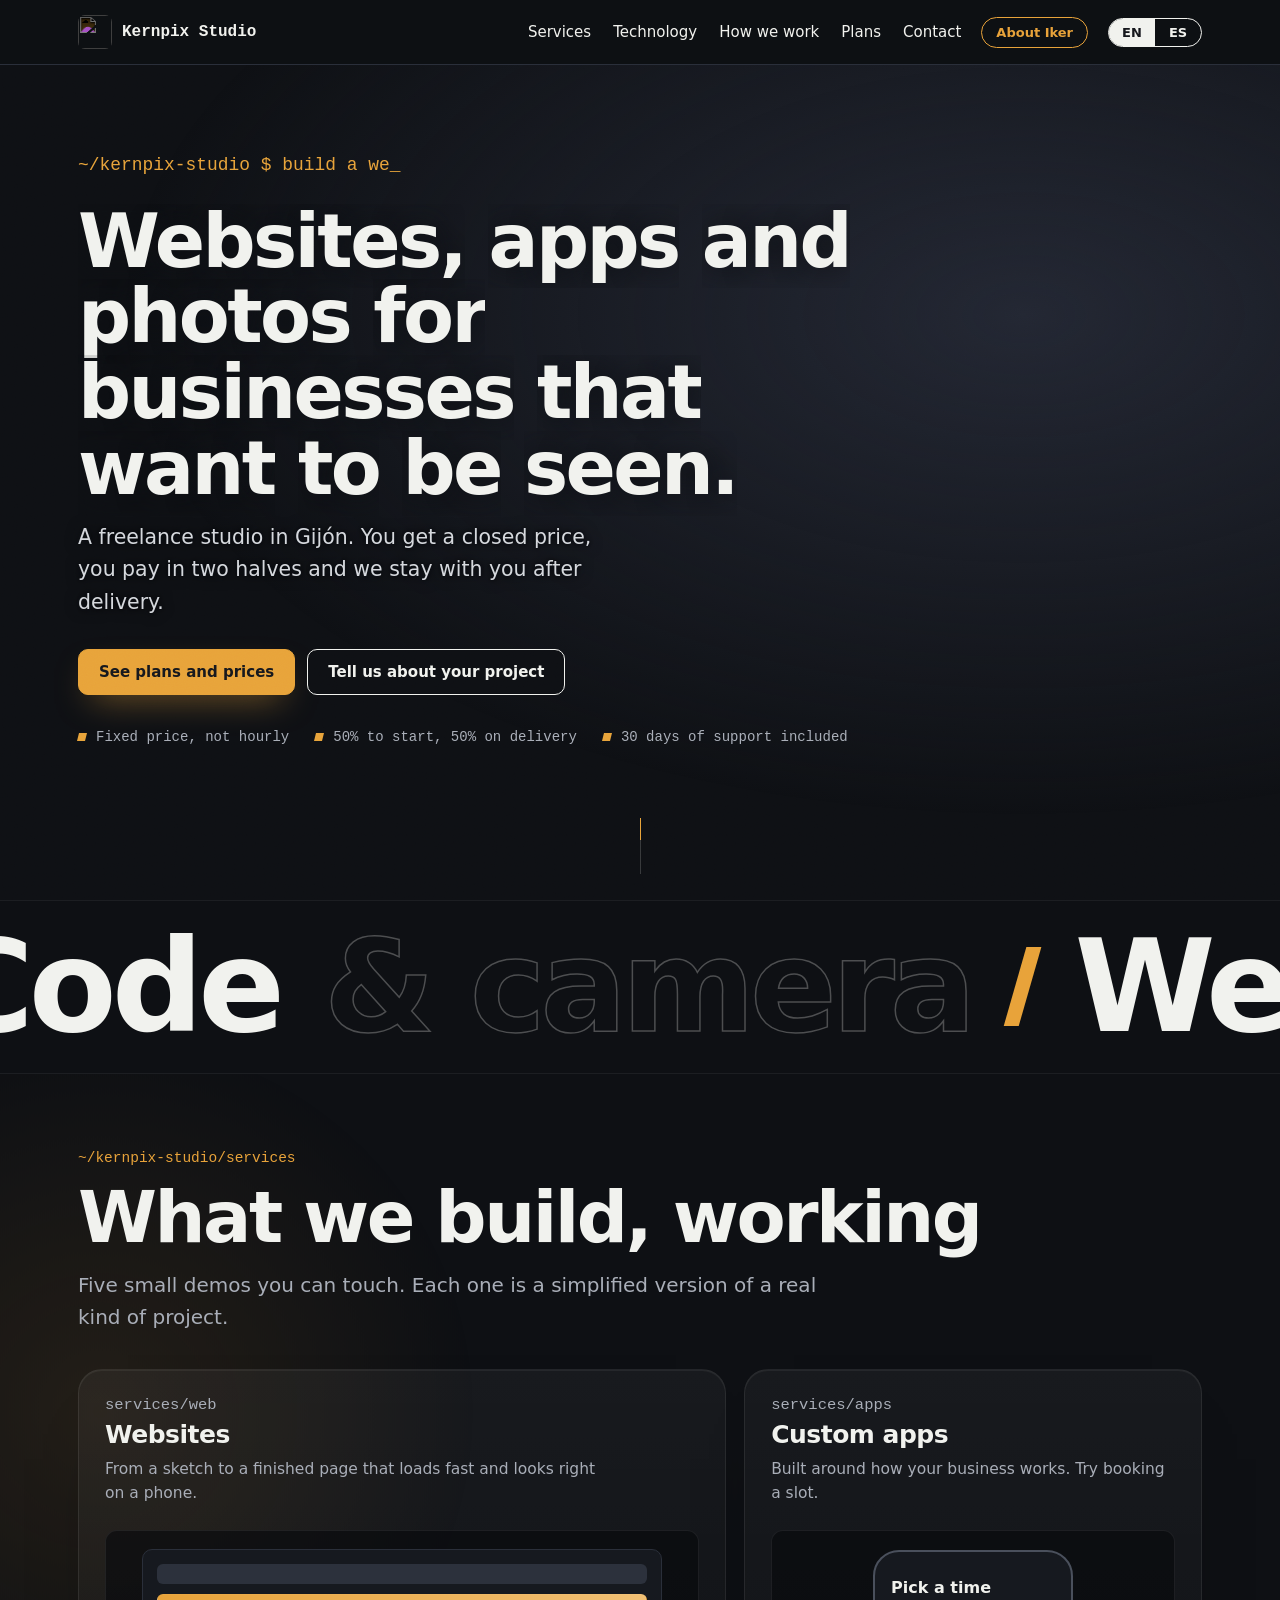
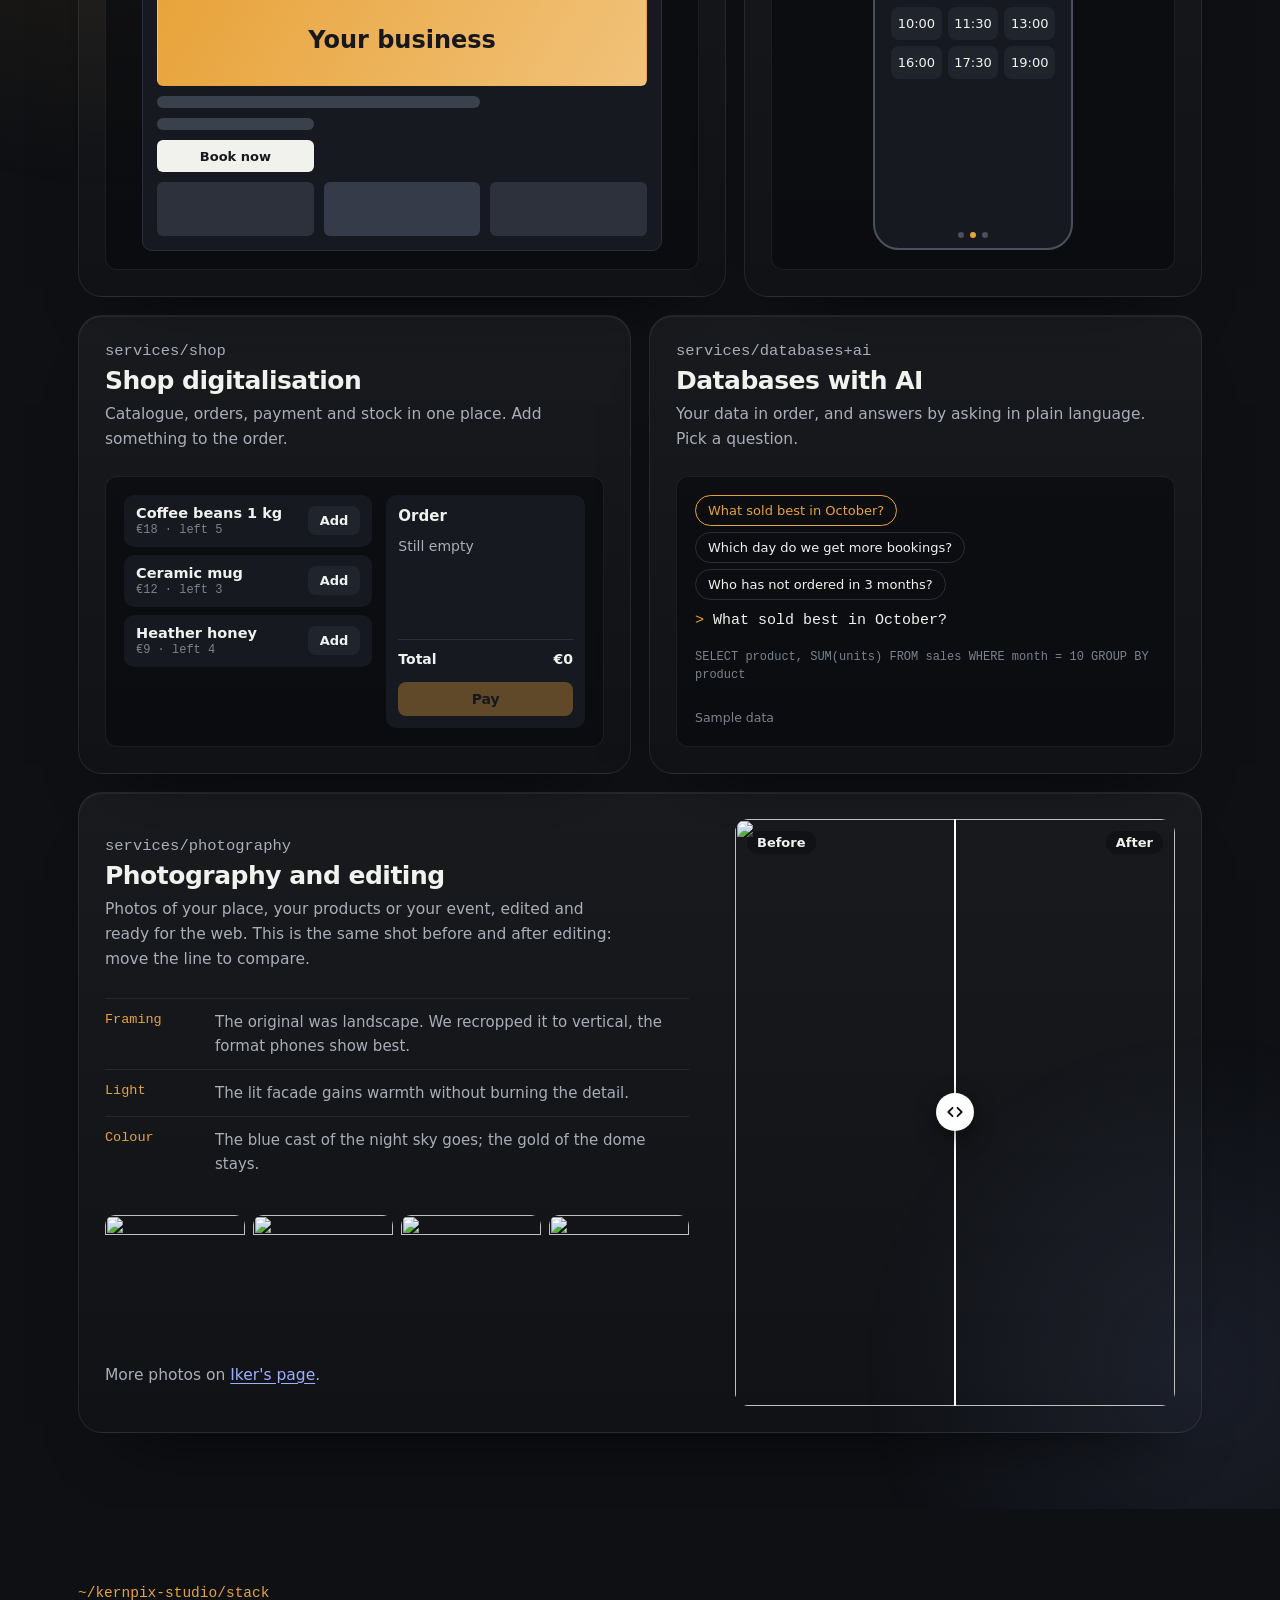
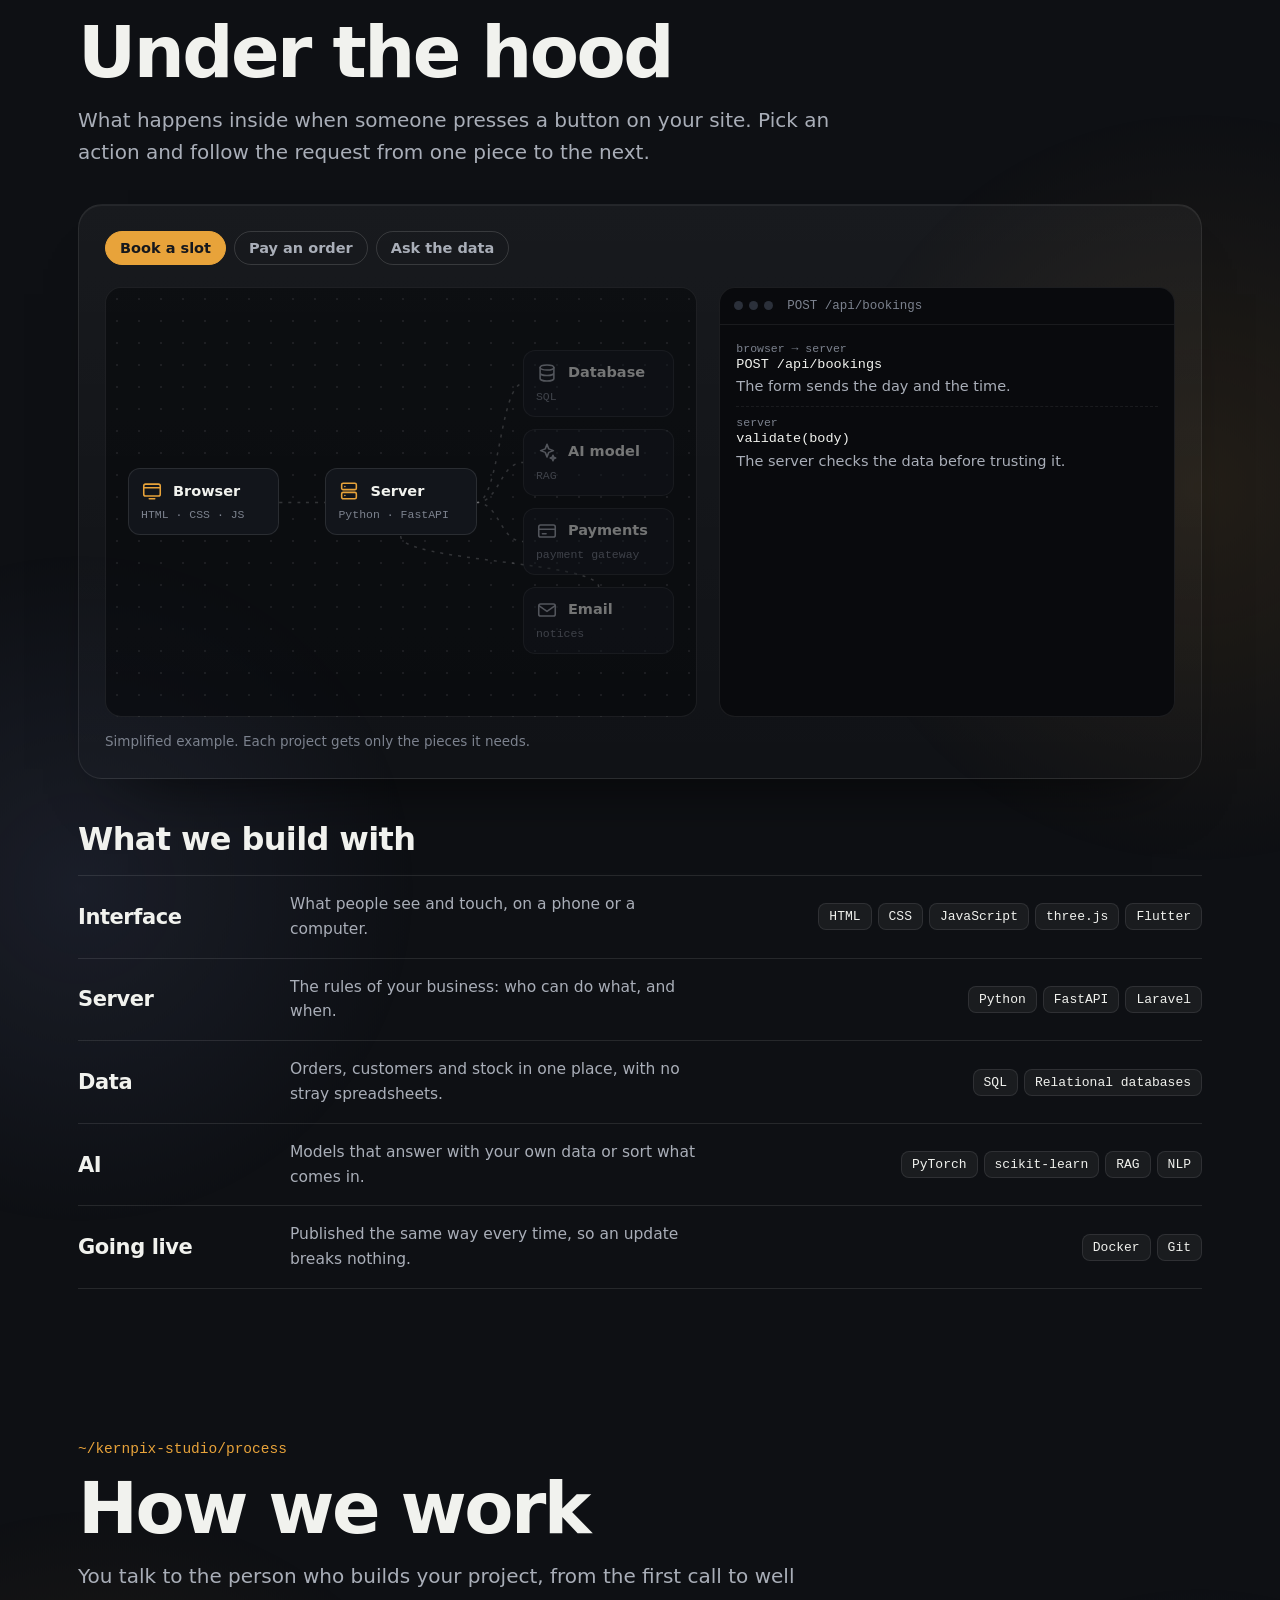
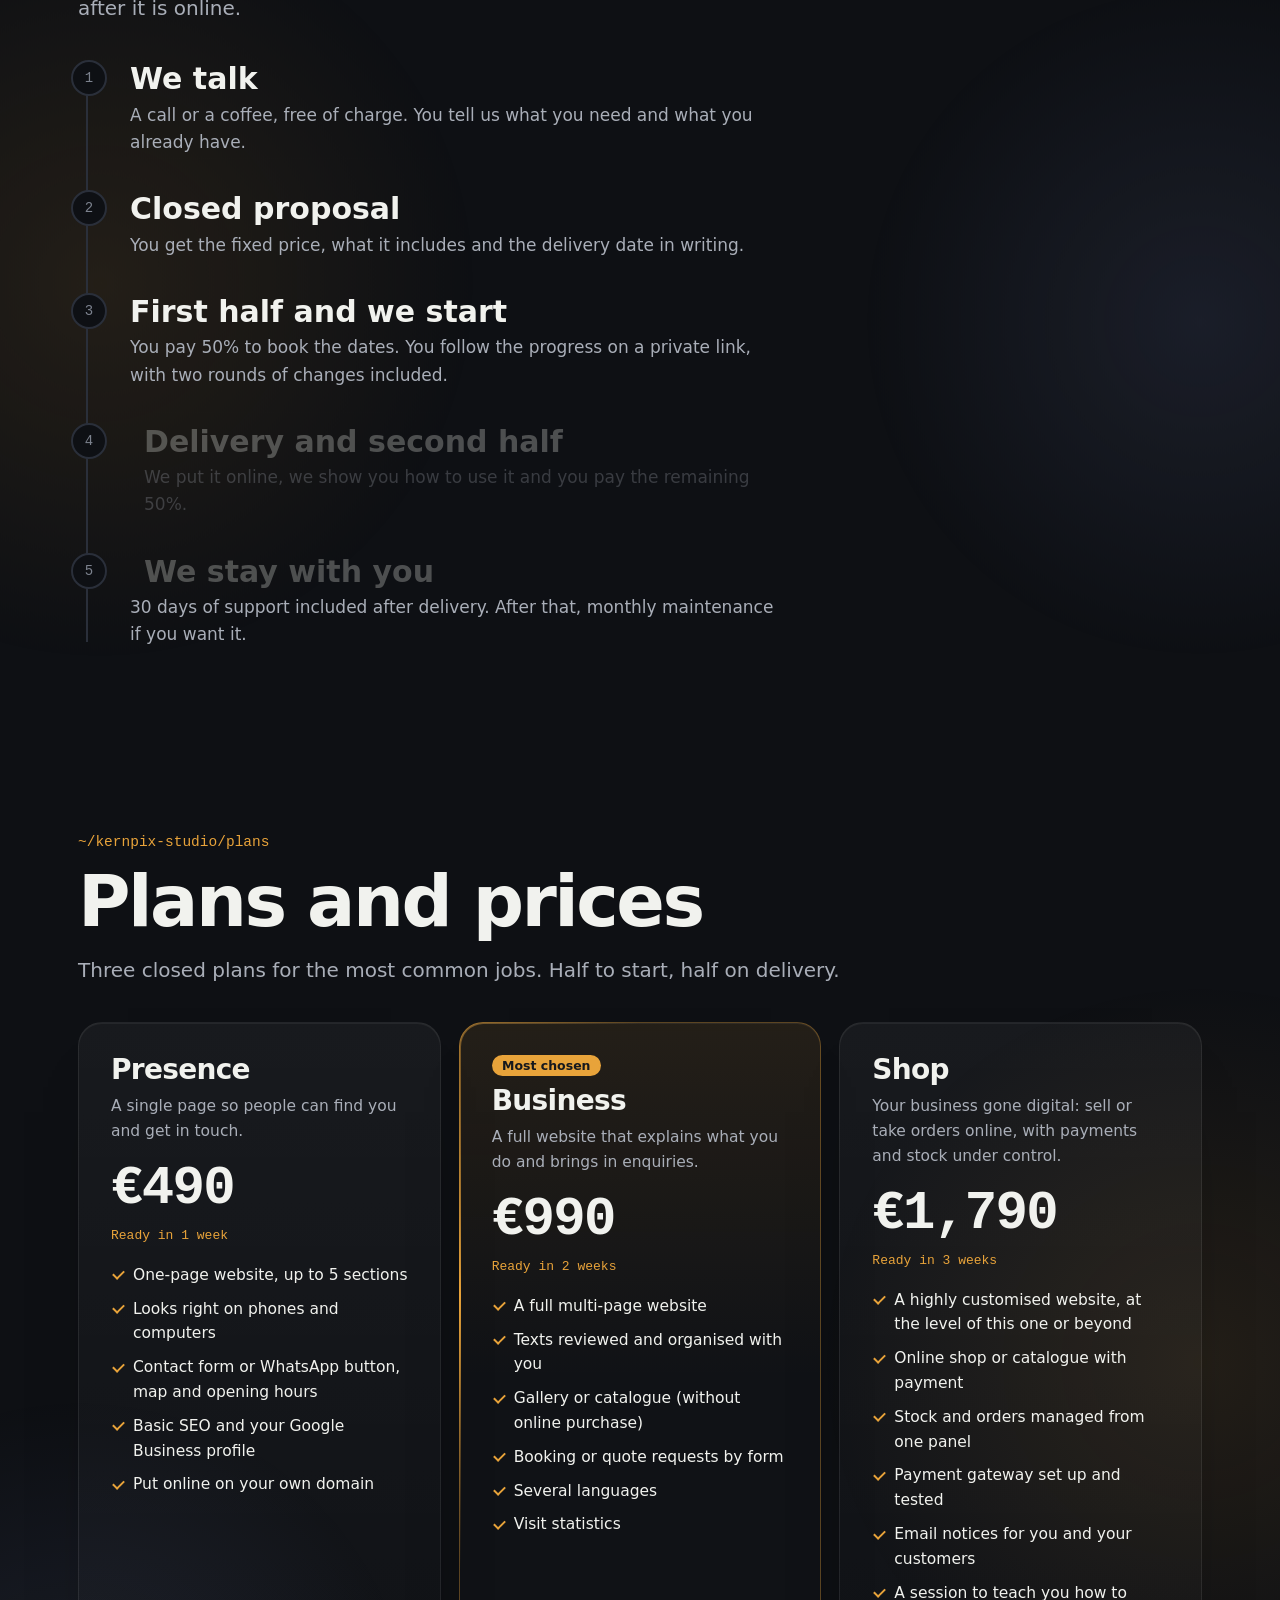
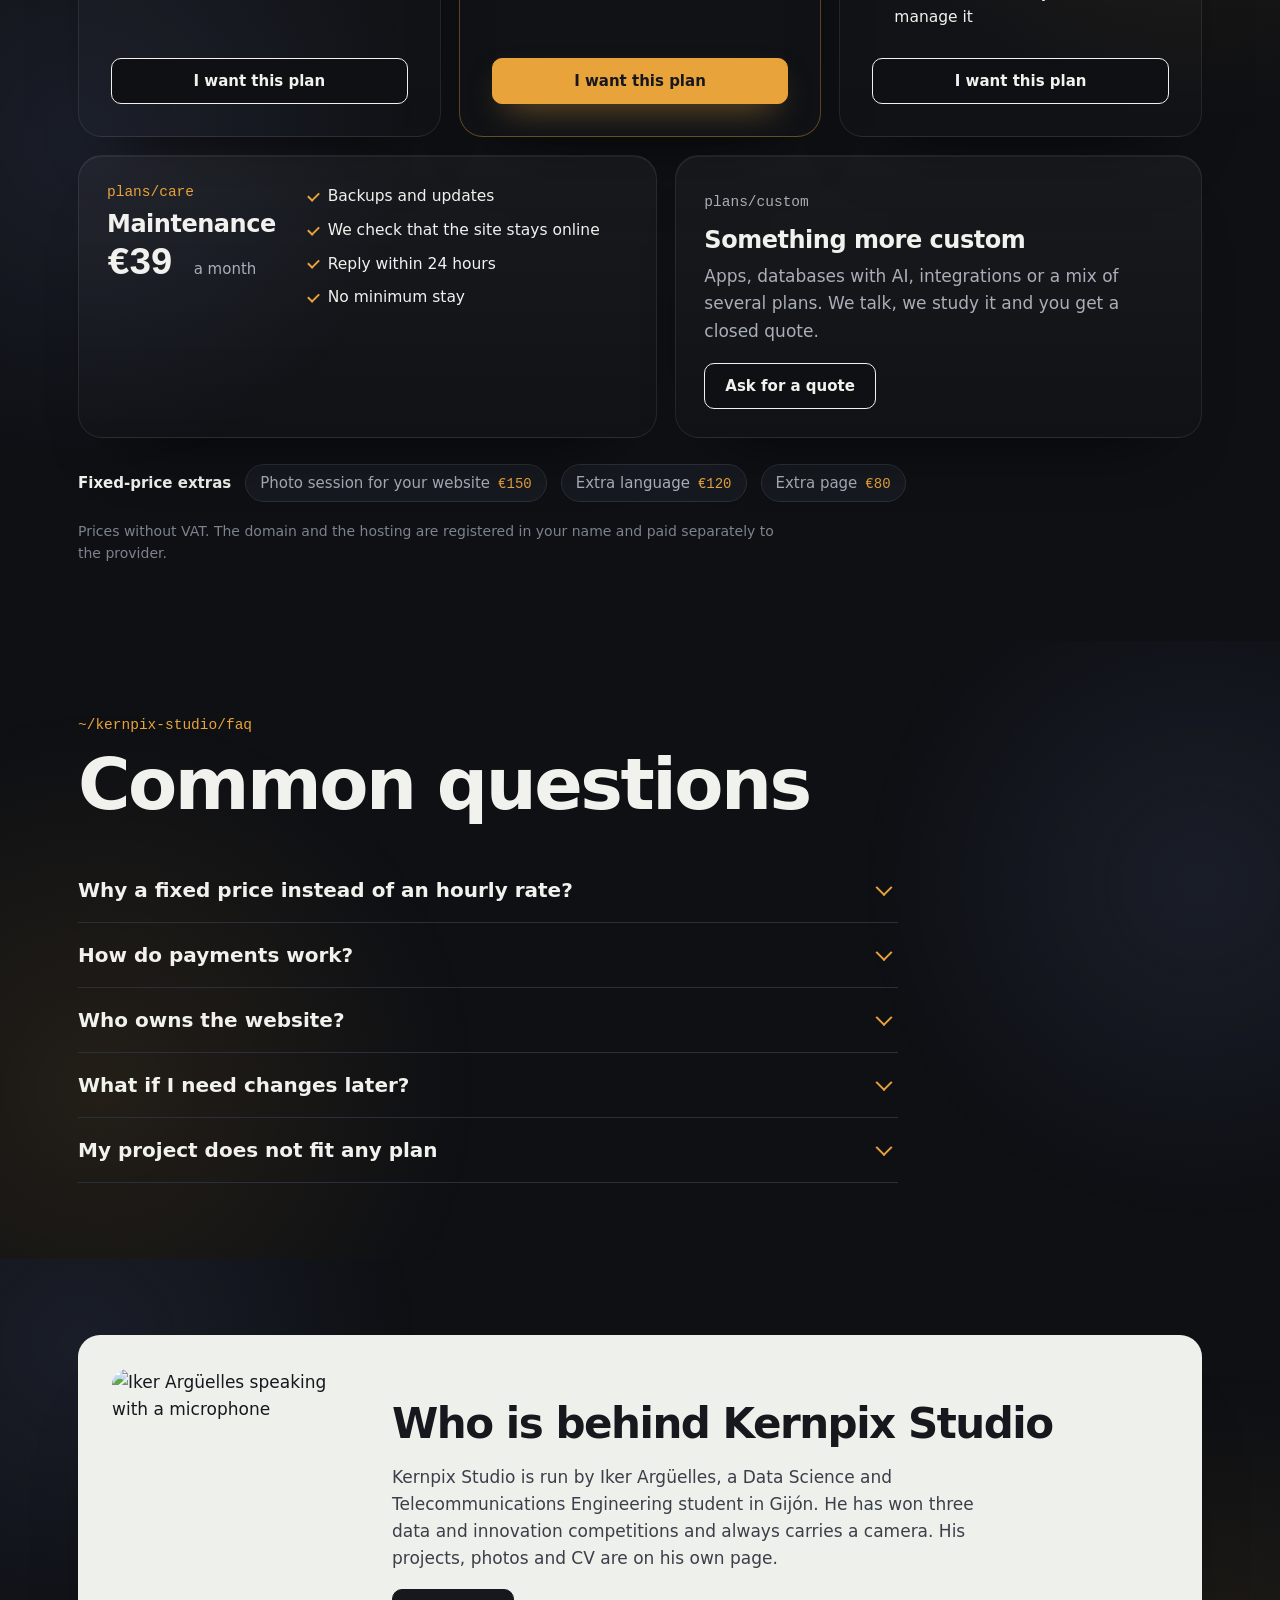
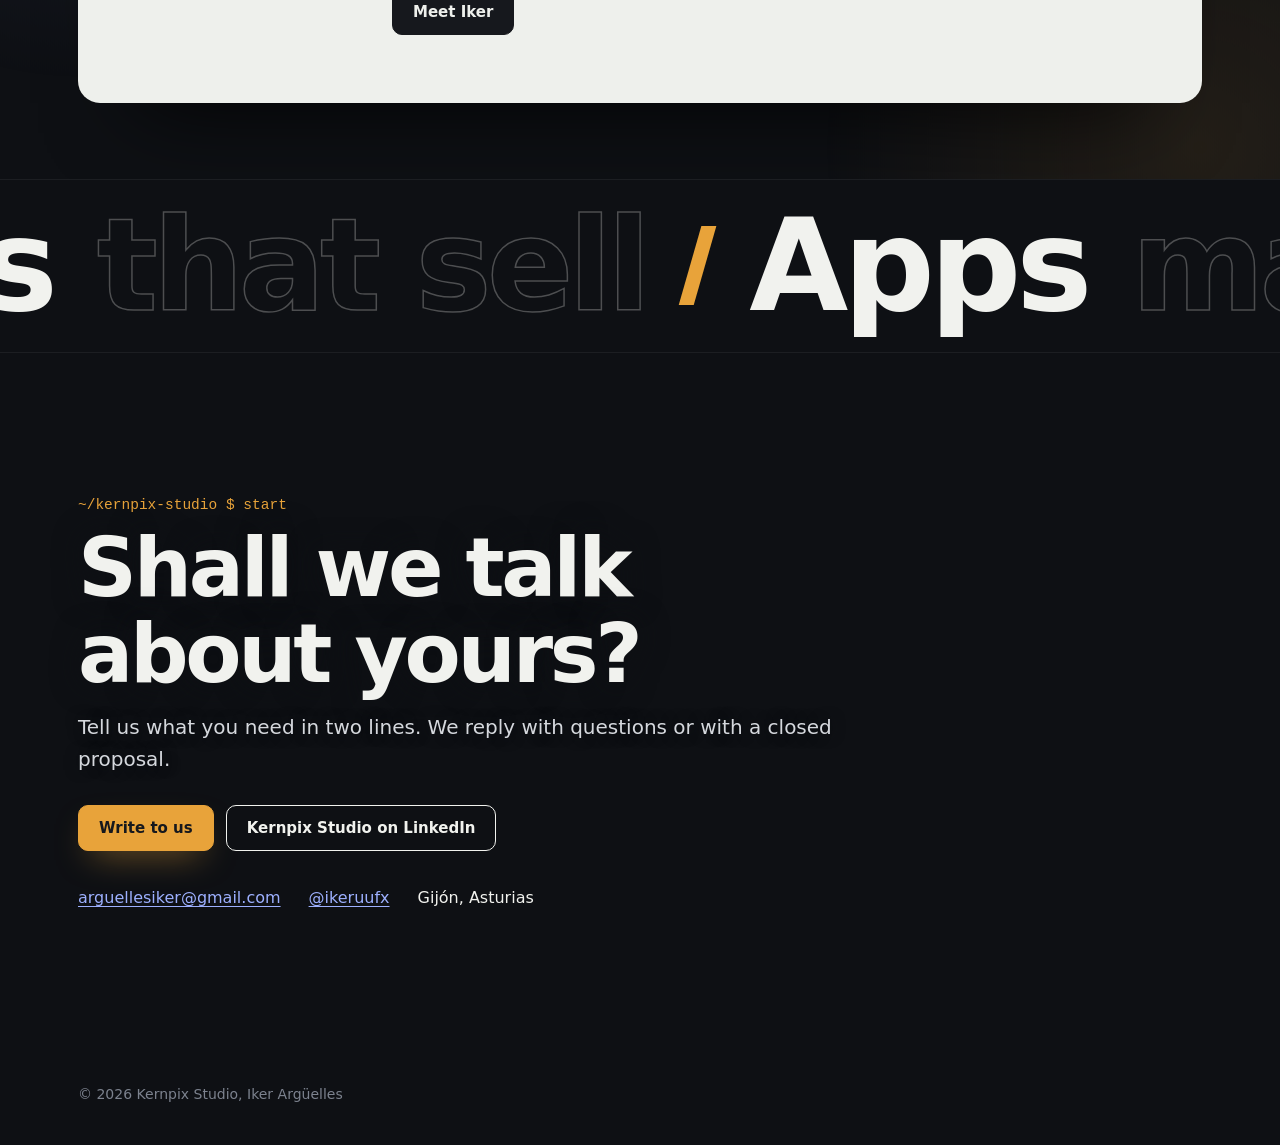
==== commit 643a10d5: "Point the LinkedIn button to the renamed company page Co-Authored-By: Claude Fable 5.2 <noreply@anth" ====
--- a/index.html
+++ b/index.html
@@ -229,7 +229,7 @@
     <p class="lede"><span class="en">Tell us what you need in two lines. We reply with questions or with a closed proposal.</span><span class="es">Cuéntanos qué necesitas en dos líneas. Te respondemos con preguntas o con una propuesta cerrada.</span></p>
     <div class="cta">
       <a class="btn main" data-mail="hello" href="mailto:arguellesiker@gmail.com?subject=Kernpix%20Studio"><span class="en">Write to us</span><span class="es">Escríbenos</span></a>
-      <a class="btn" href="https://www.linkedin.com/company/kodexstudio/"><span class="en">Kernpix Studio on LinkedIn</span><span class="es">Kernpix Studio en LinkedIn</span></a>
+      <a class="btn" href="https://www.linkedin.com/company/kernpixstudio/"><span class="en">Kernpix Studio on LinkedIn</span><span class="es">Kernpix Studio en LinkedIn</span></a>
     </div>
     <ul>
       <li><a href="mailto:arguellesiker@gmail.com">arguellesiker@gmail.com</a></li>
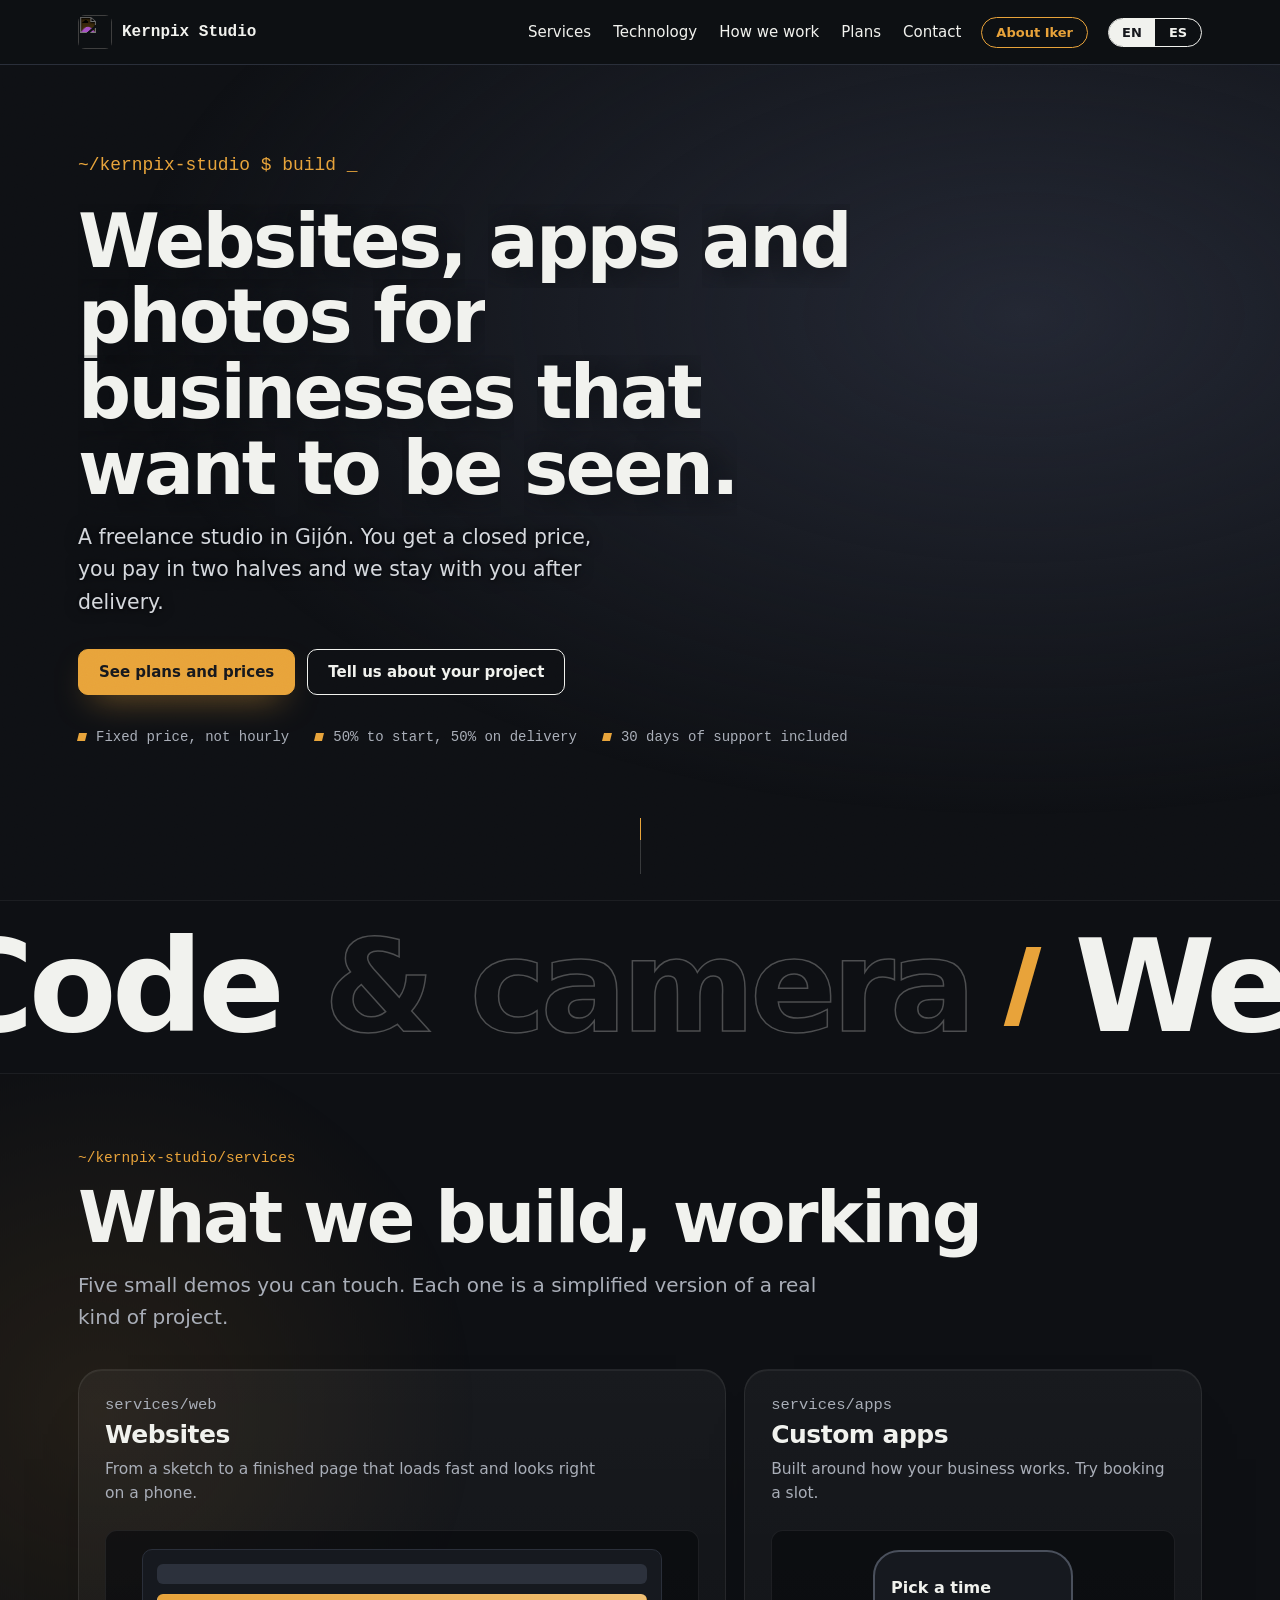
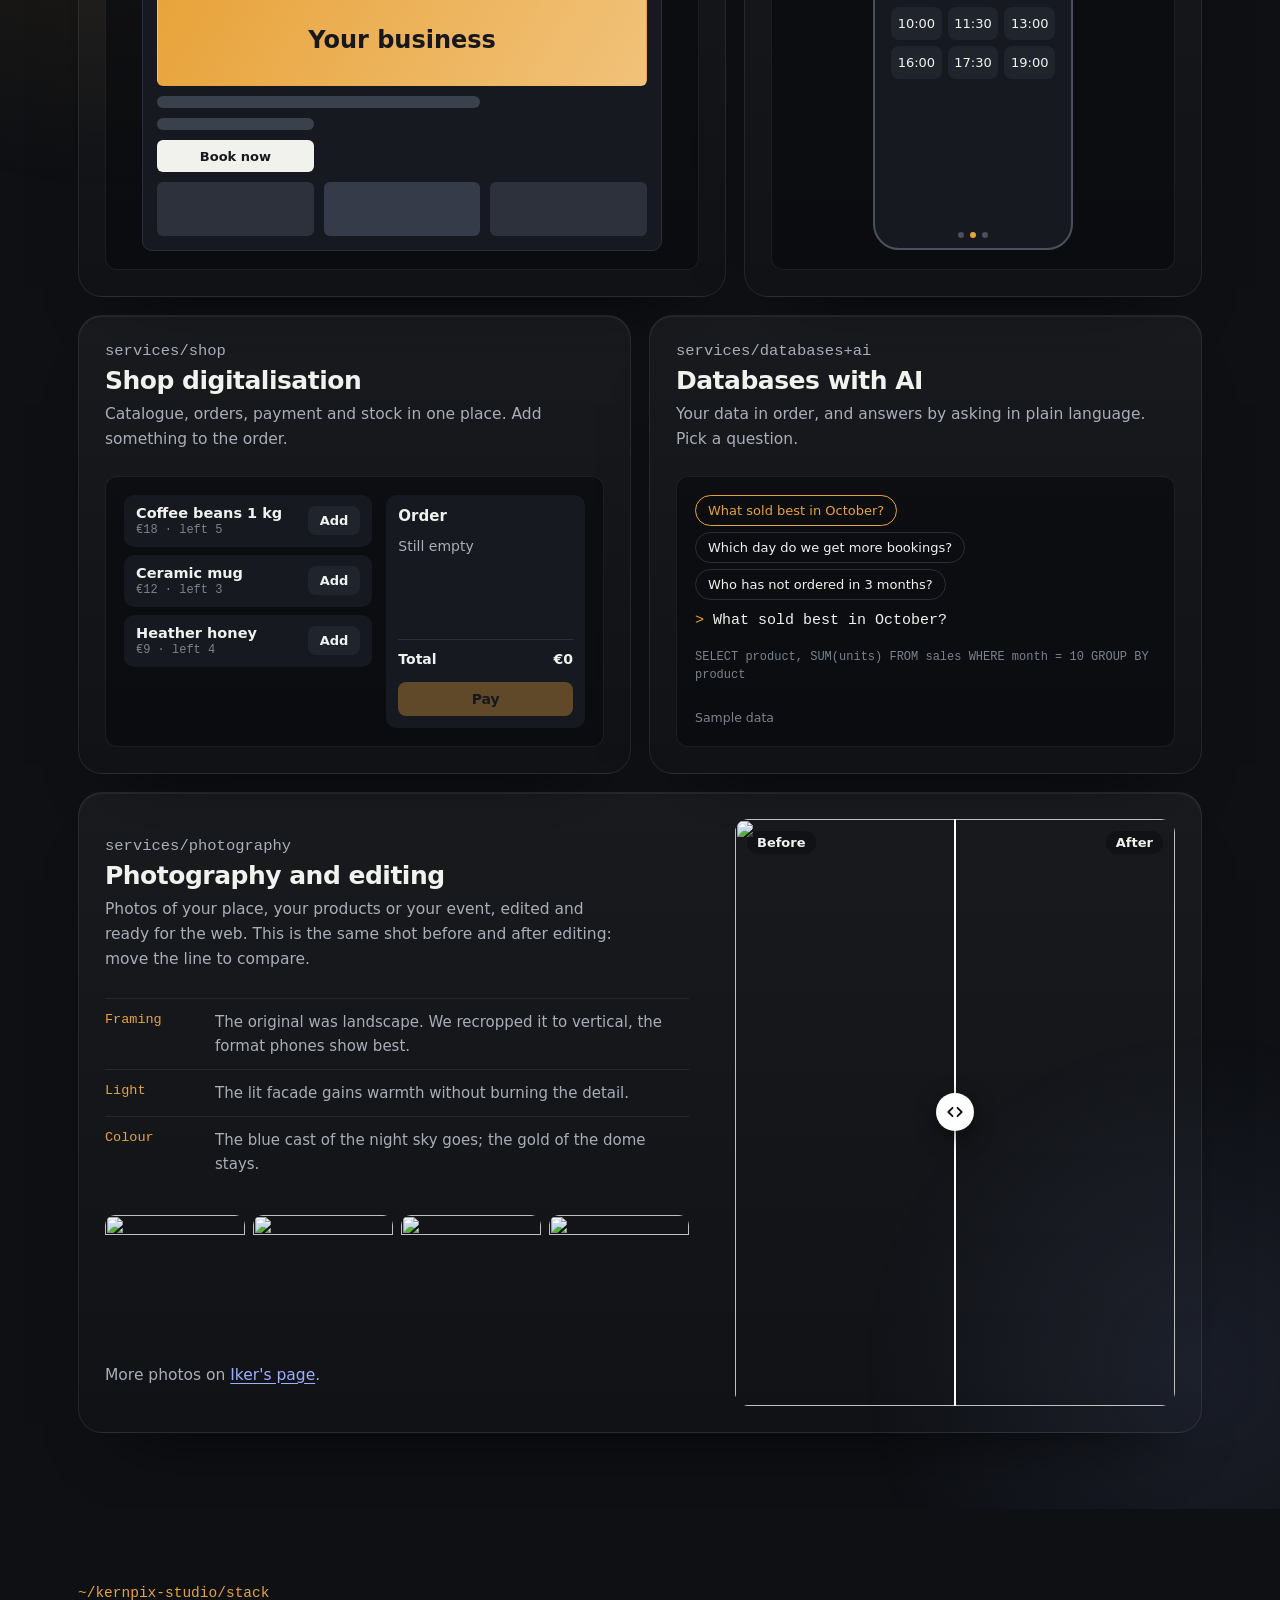
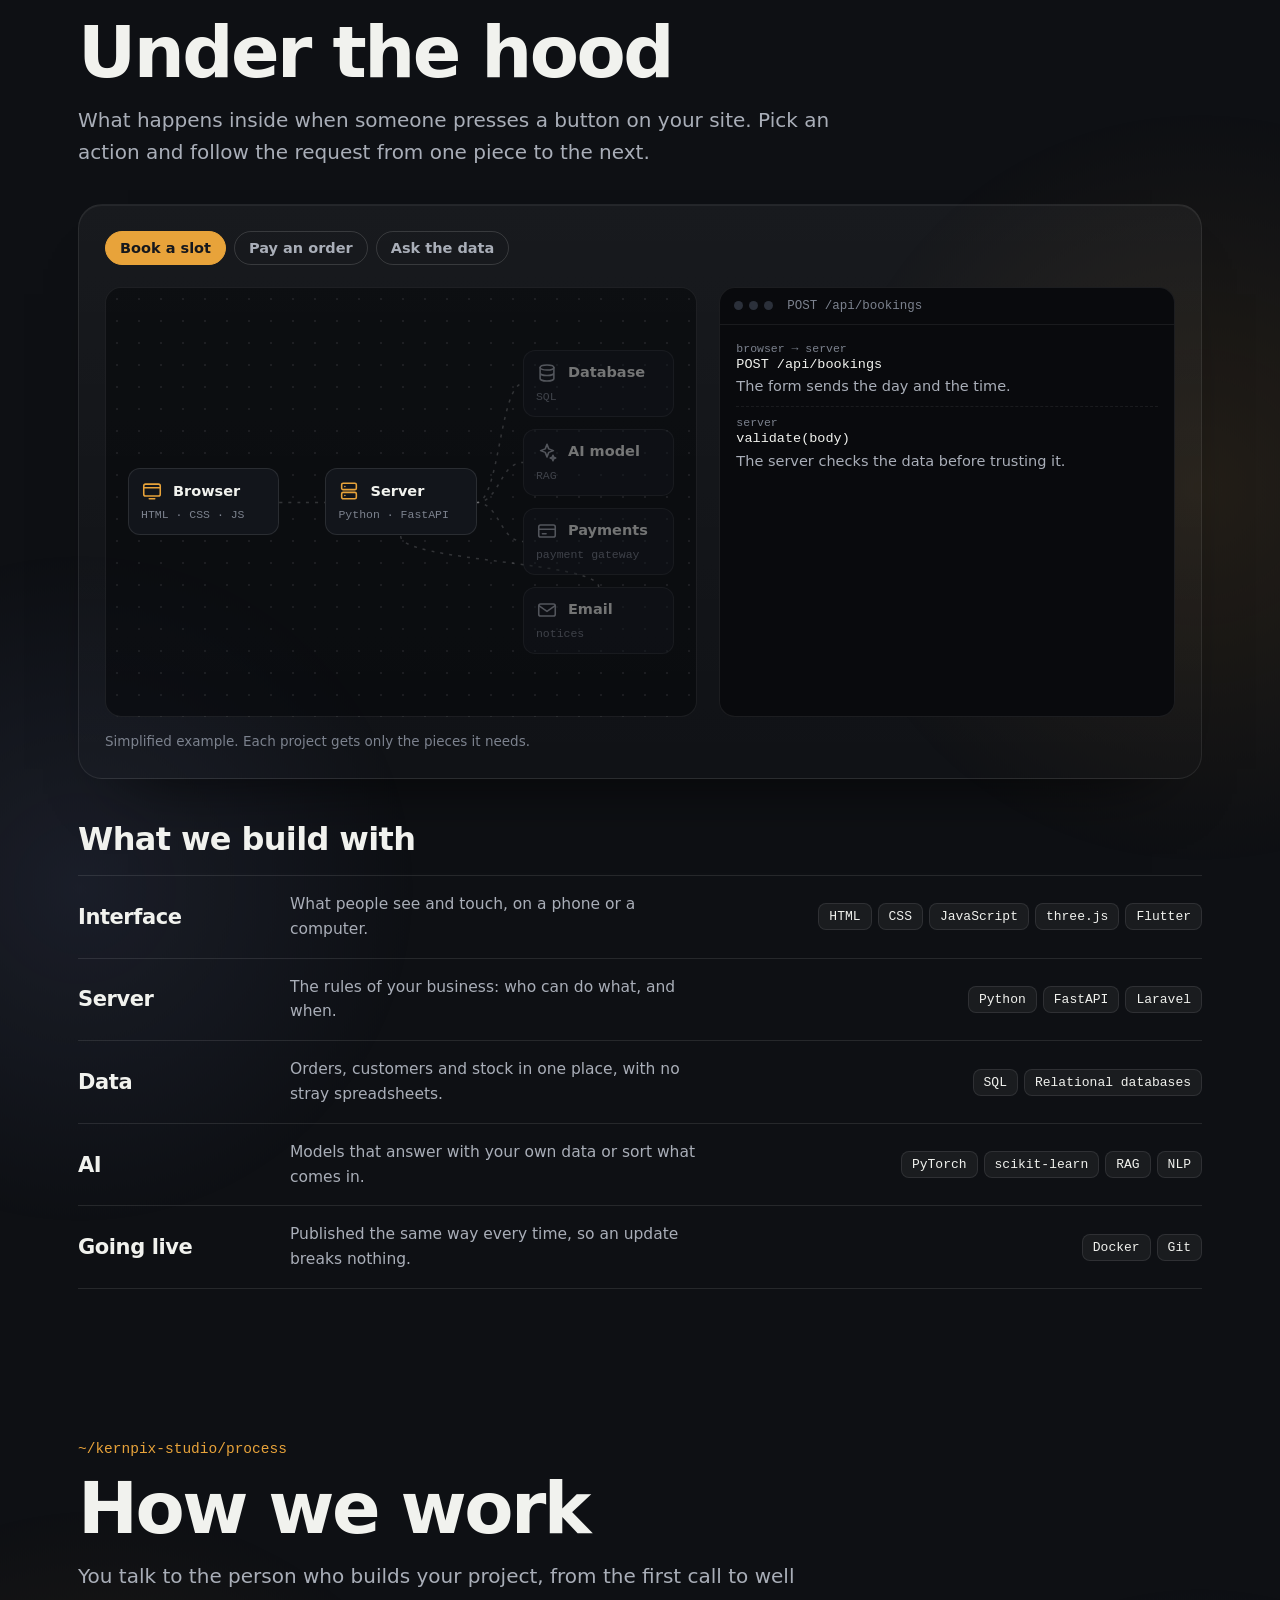
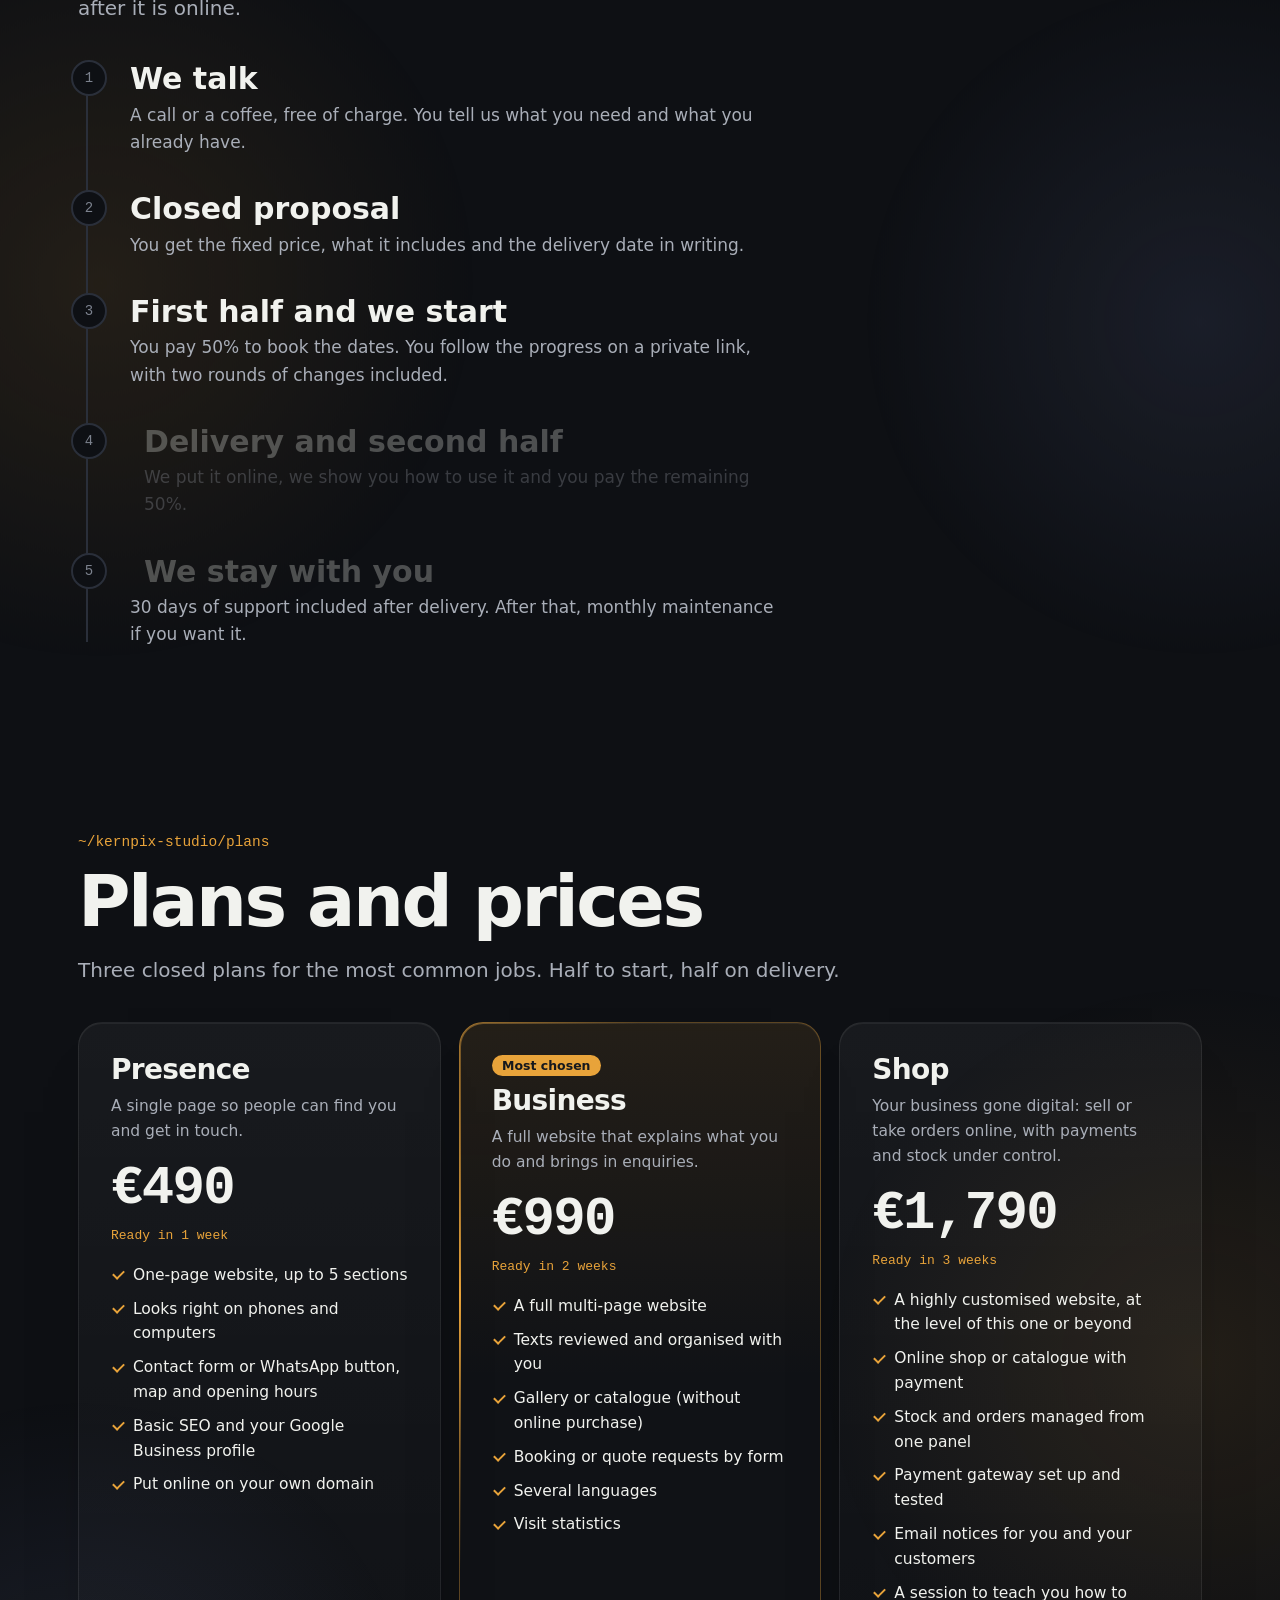
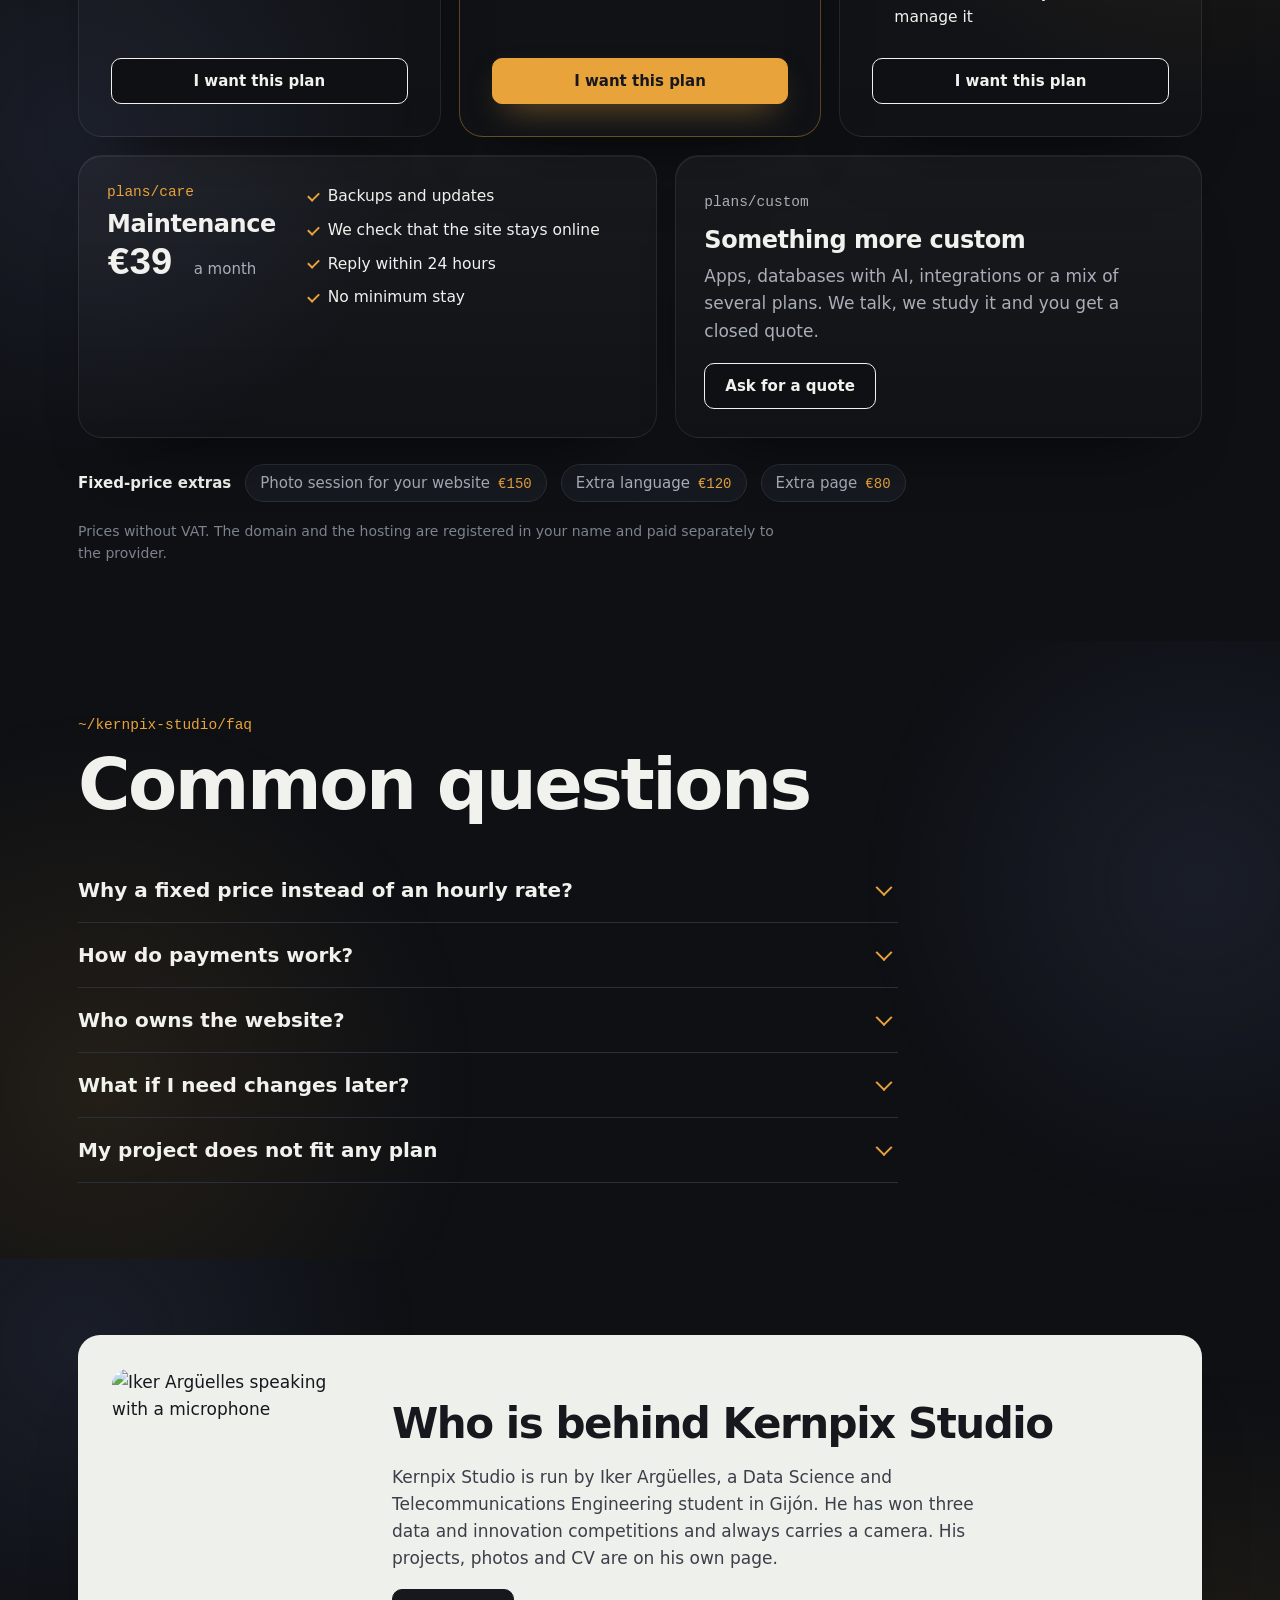
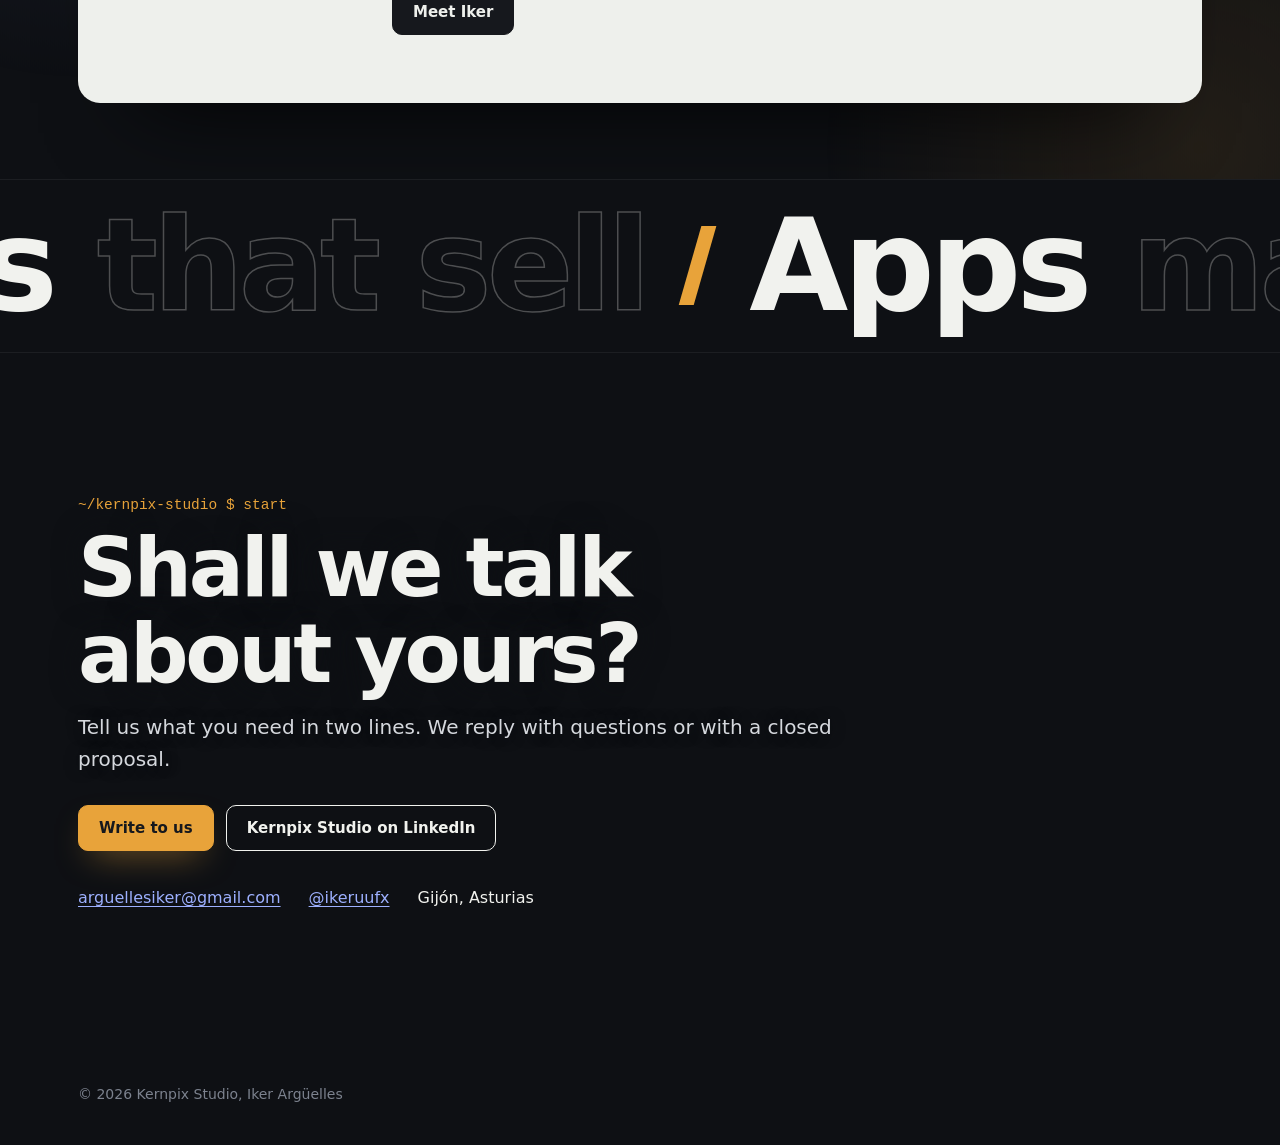
==== commit 046a998a: "Point canonical and share URLs at the renamed repo (kernpix_studio) The repository was renamed, so t" ====
--- a/index.html
+++ b/index.html
@@ -5,13 +5,13 @@
 <meta name="viewport" content="width=device-width, initial-scale=1">
 <title>Kernpix Studio · Websites, apps and photography in Gijón</title>
 <meta name="description" content="Kernpix Studio: websites, online shops, custom apps and photography for small businesses. Fixed prices, payment in two halves and support after delivery.">
-<link rel="canonical" href="https://ikeruuu.github.io/kodex_studio/">
+<link rel="canonical" href="https://ikeruuu.github.io/kernpix_studio/">
 <meta name="theme-color" content="#16181D">
 <meta property="og:type" content="website">
 <meta property="og:title" content="Kernpix Studio · Code &amp; camera">
 <meta property="og:description" content="Websites, online shops, custom apps and photography for small businesses. Fixed prices, payment in two halves and support after delivery.">
-<meta property="og:url" content="https://ikeruuu.github.io/kodex_studio/">
-<meta property="og:image" content="https://ikeruuu.github.io/kodex_studio/assets/og.png">
+<meta property="og:url" content="https://ikeruuu.github.io/kernpix_studio/">
+<meta property="og:image" content="https://ikeruuu.github.io/kernpix_studio/assets/og.png">
 <meta property="og:image:width" content="1200">
 <meta property="og:image:height" content="630">
 <meta name="twitter:card" content="summary_large_image">
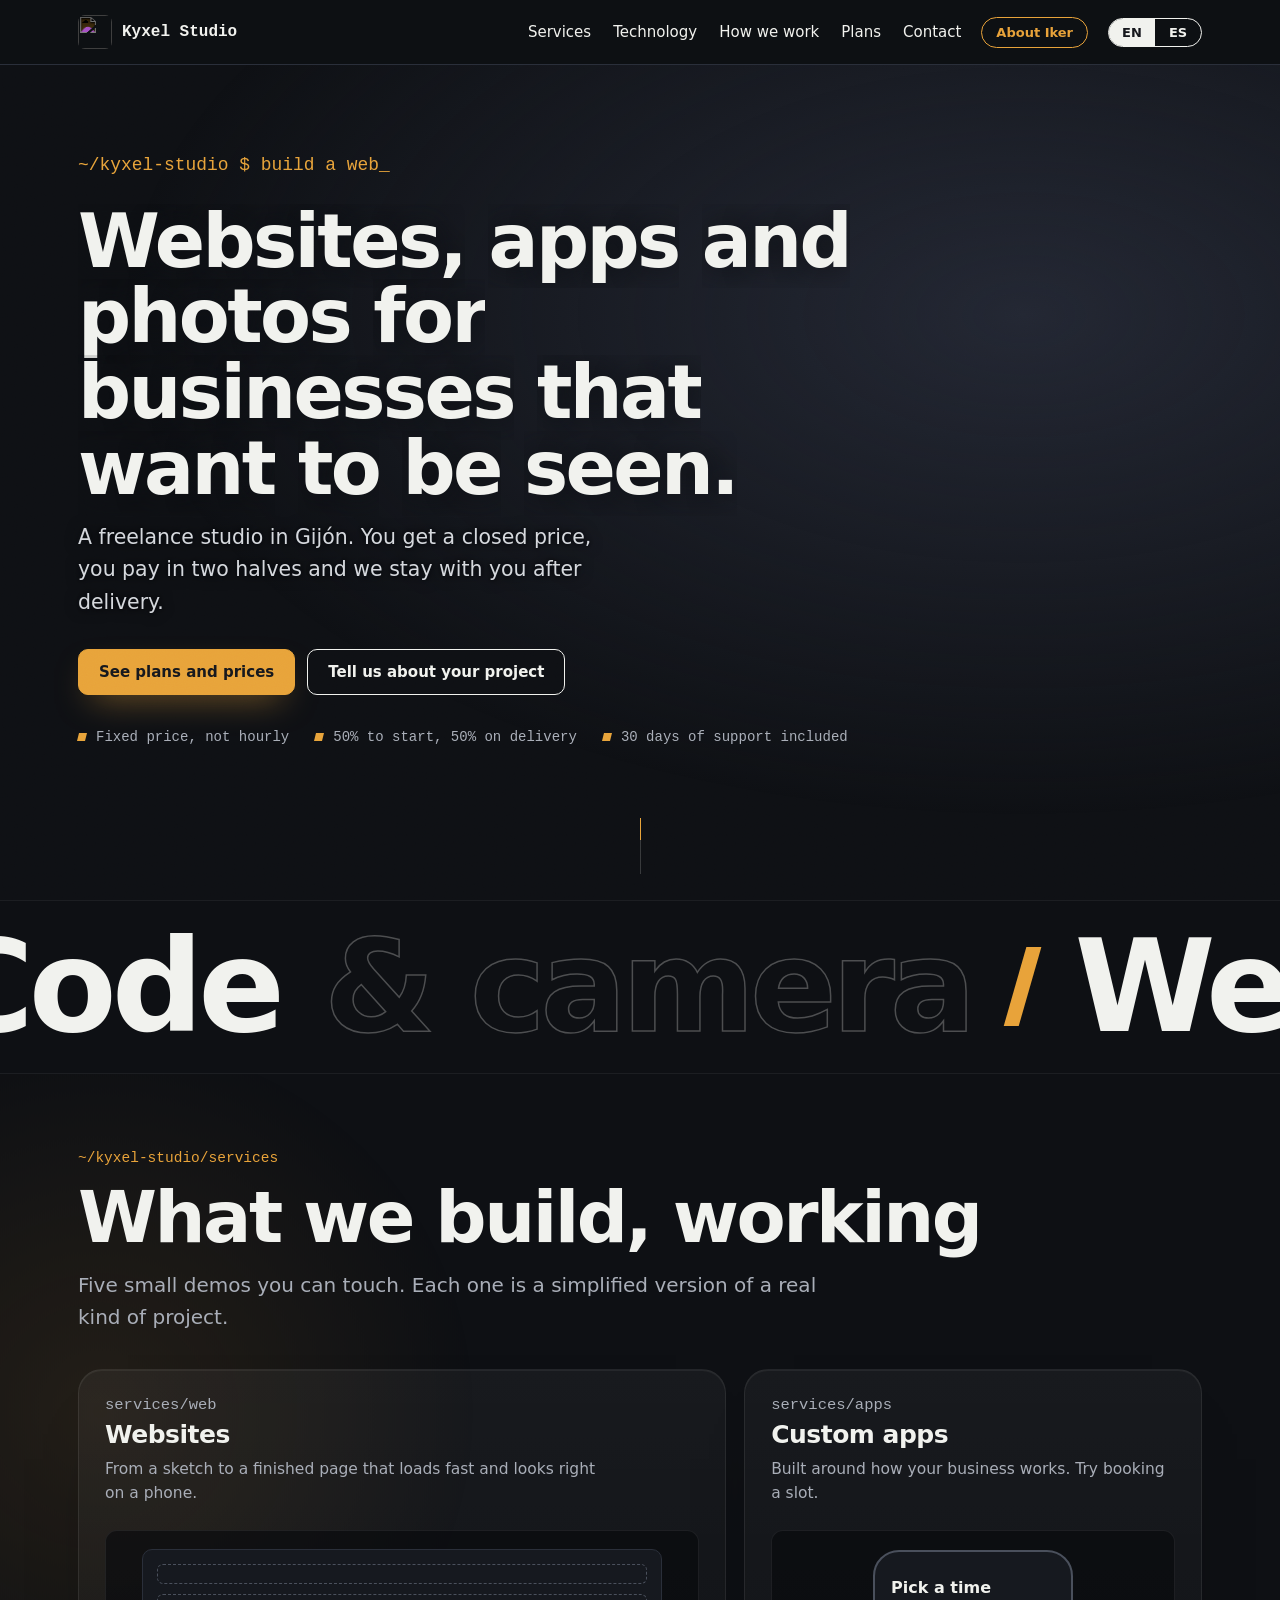
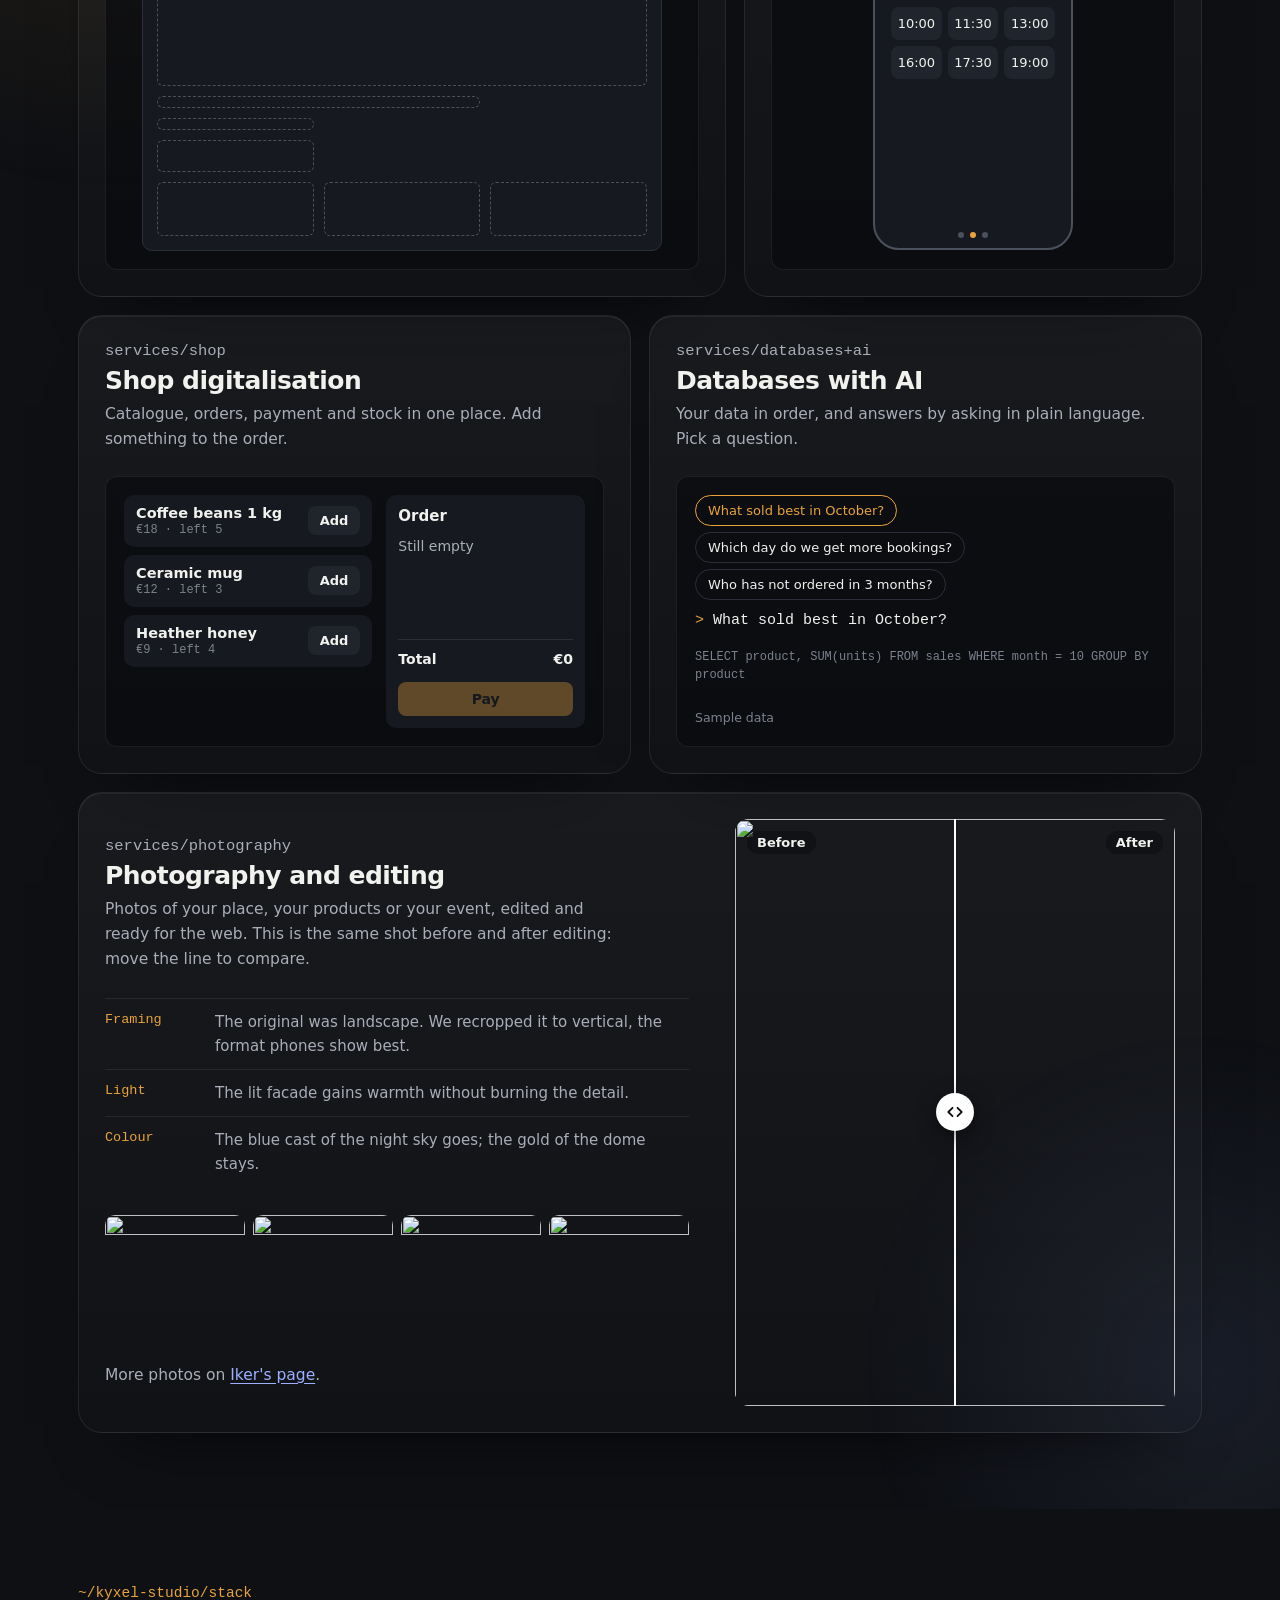
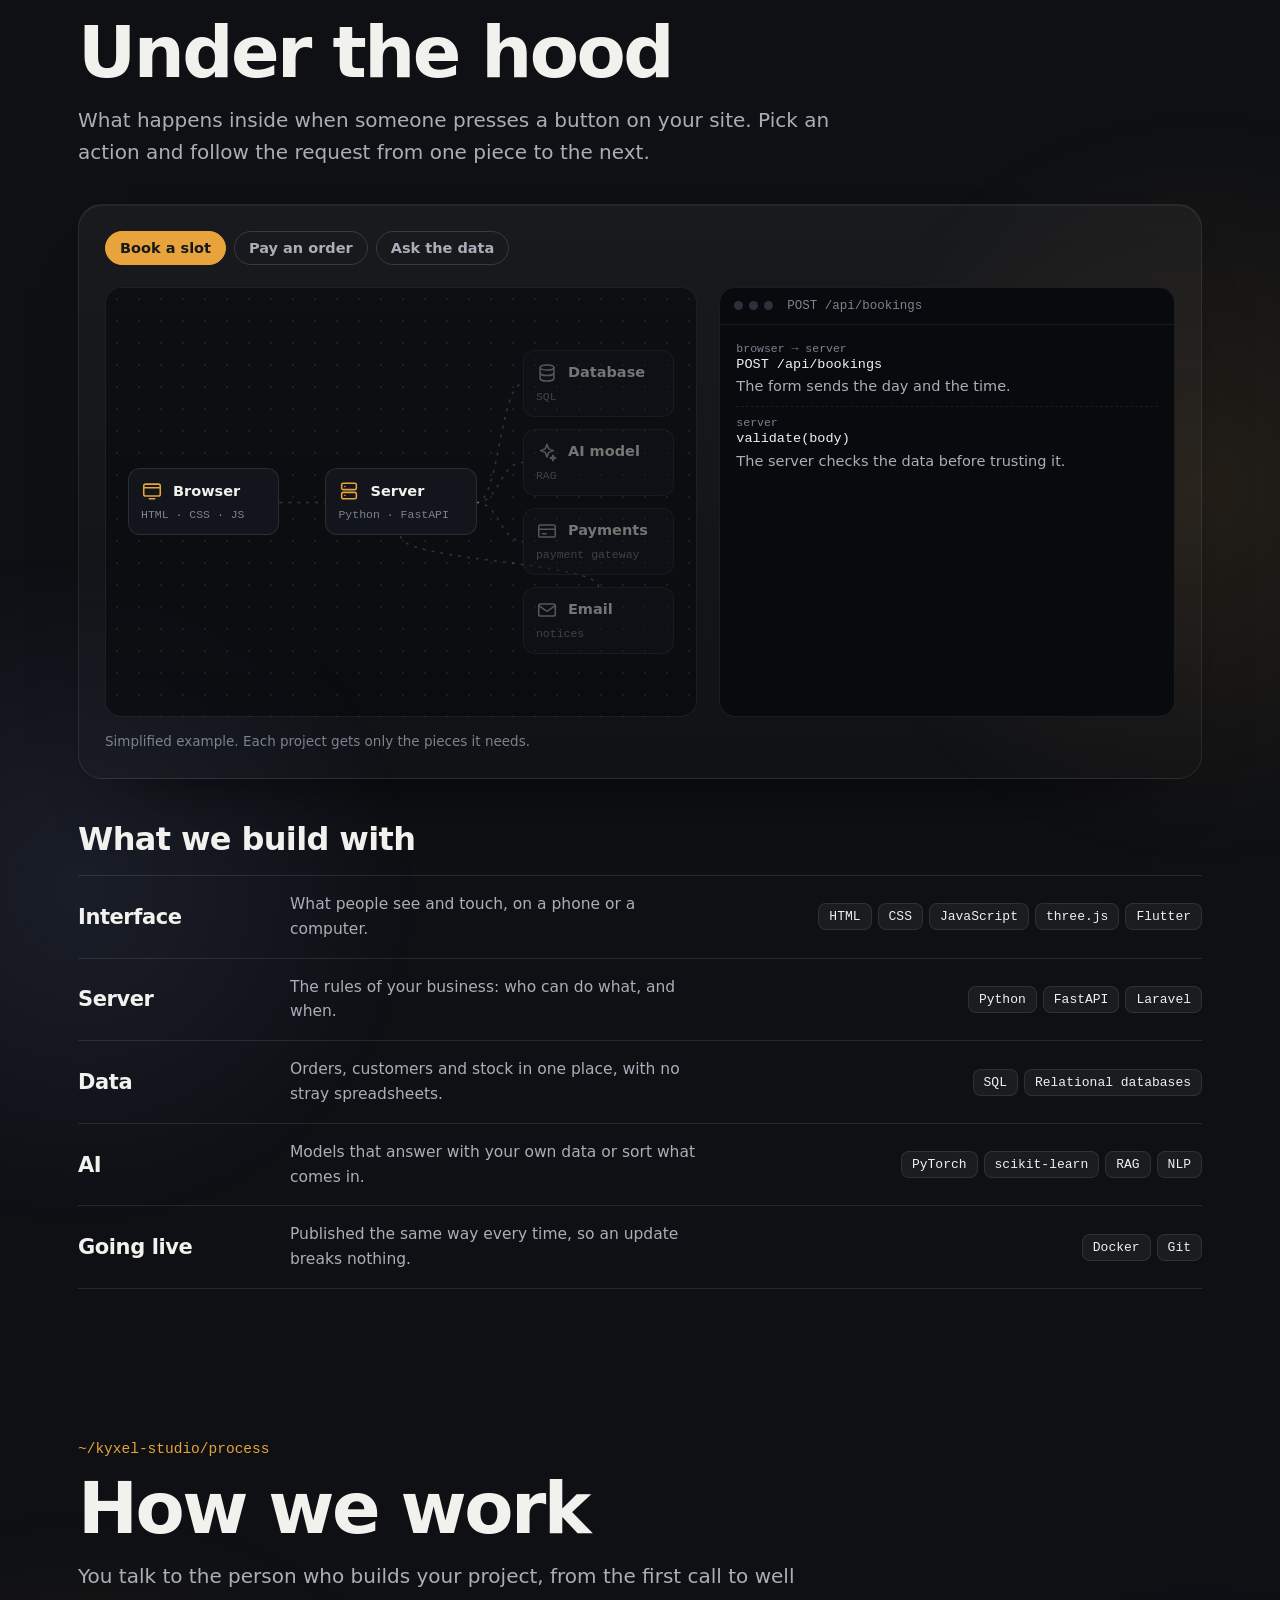
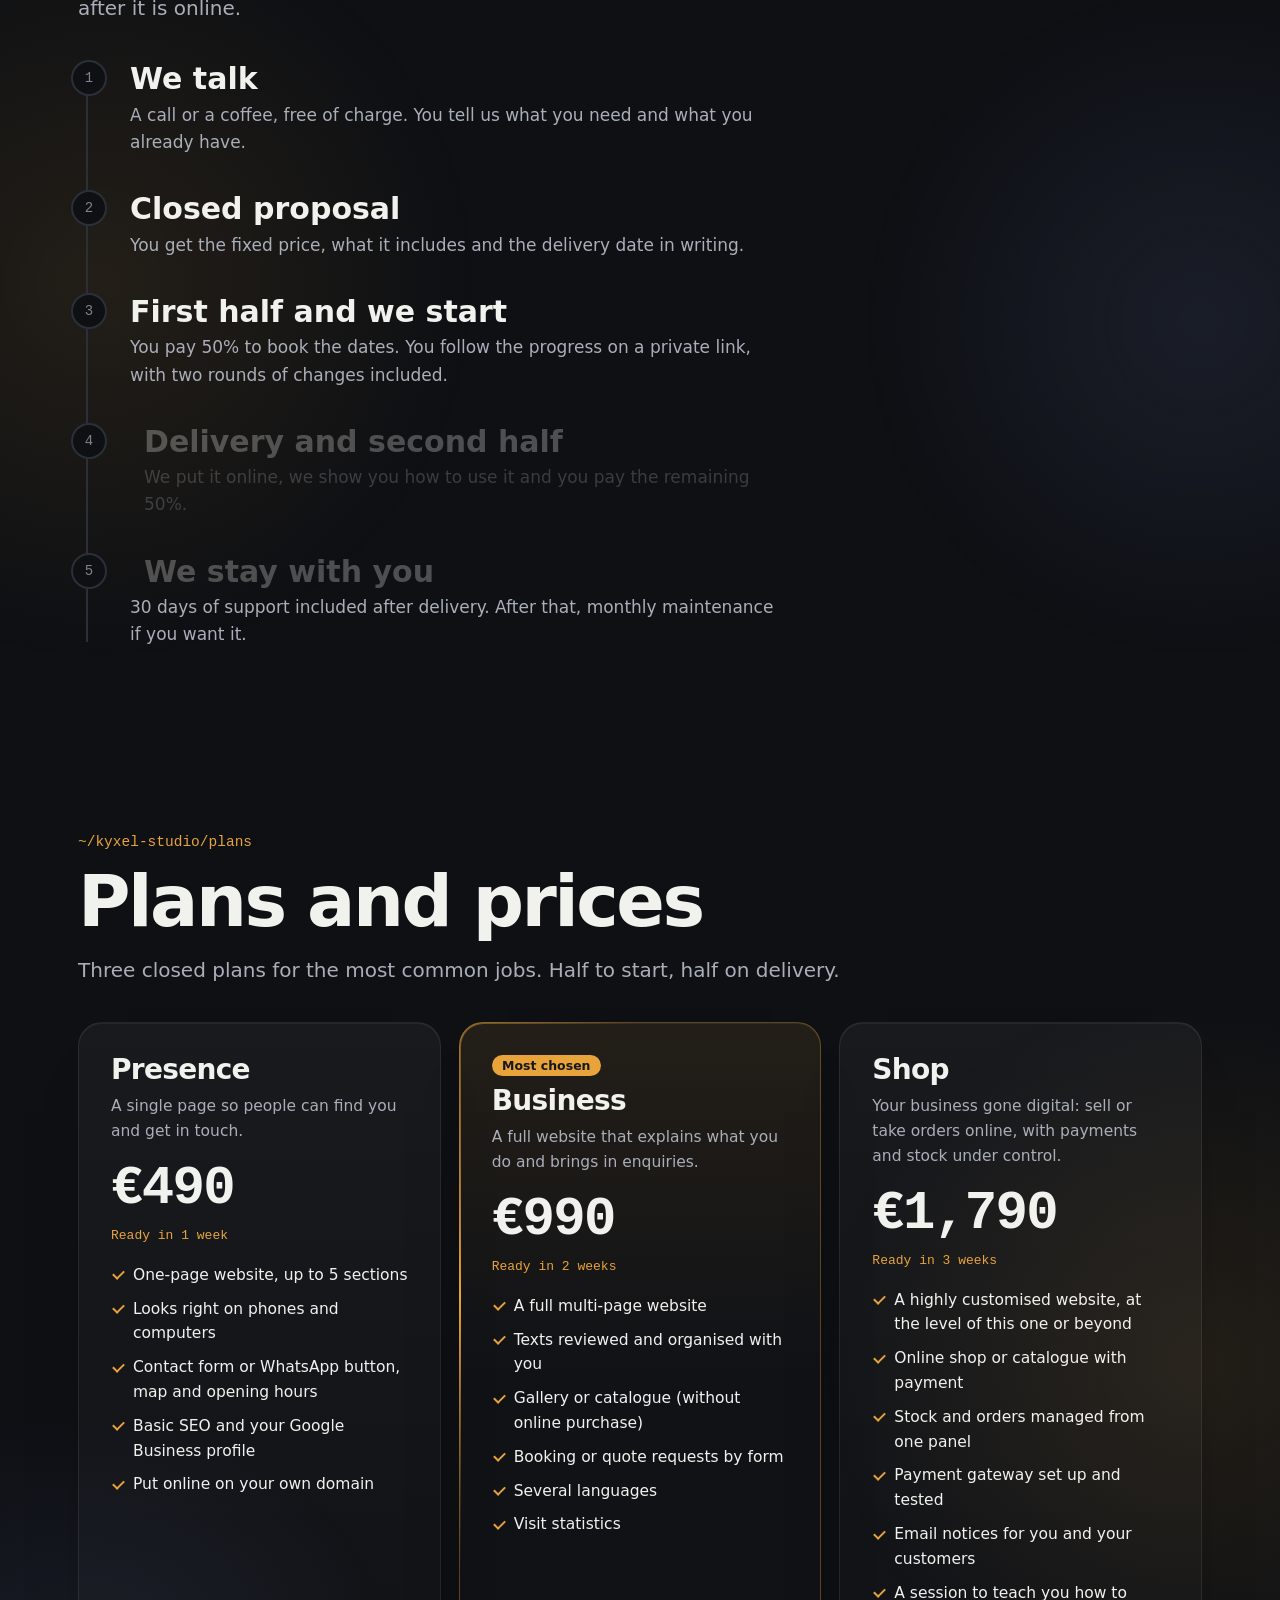
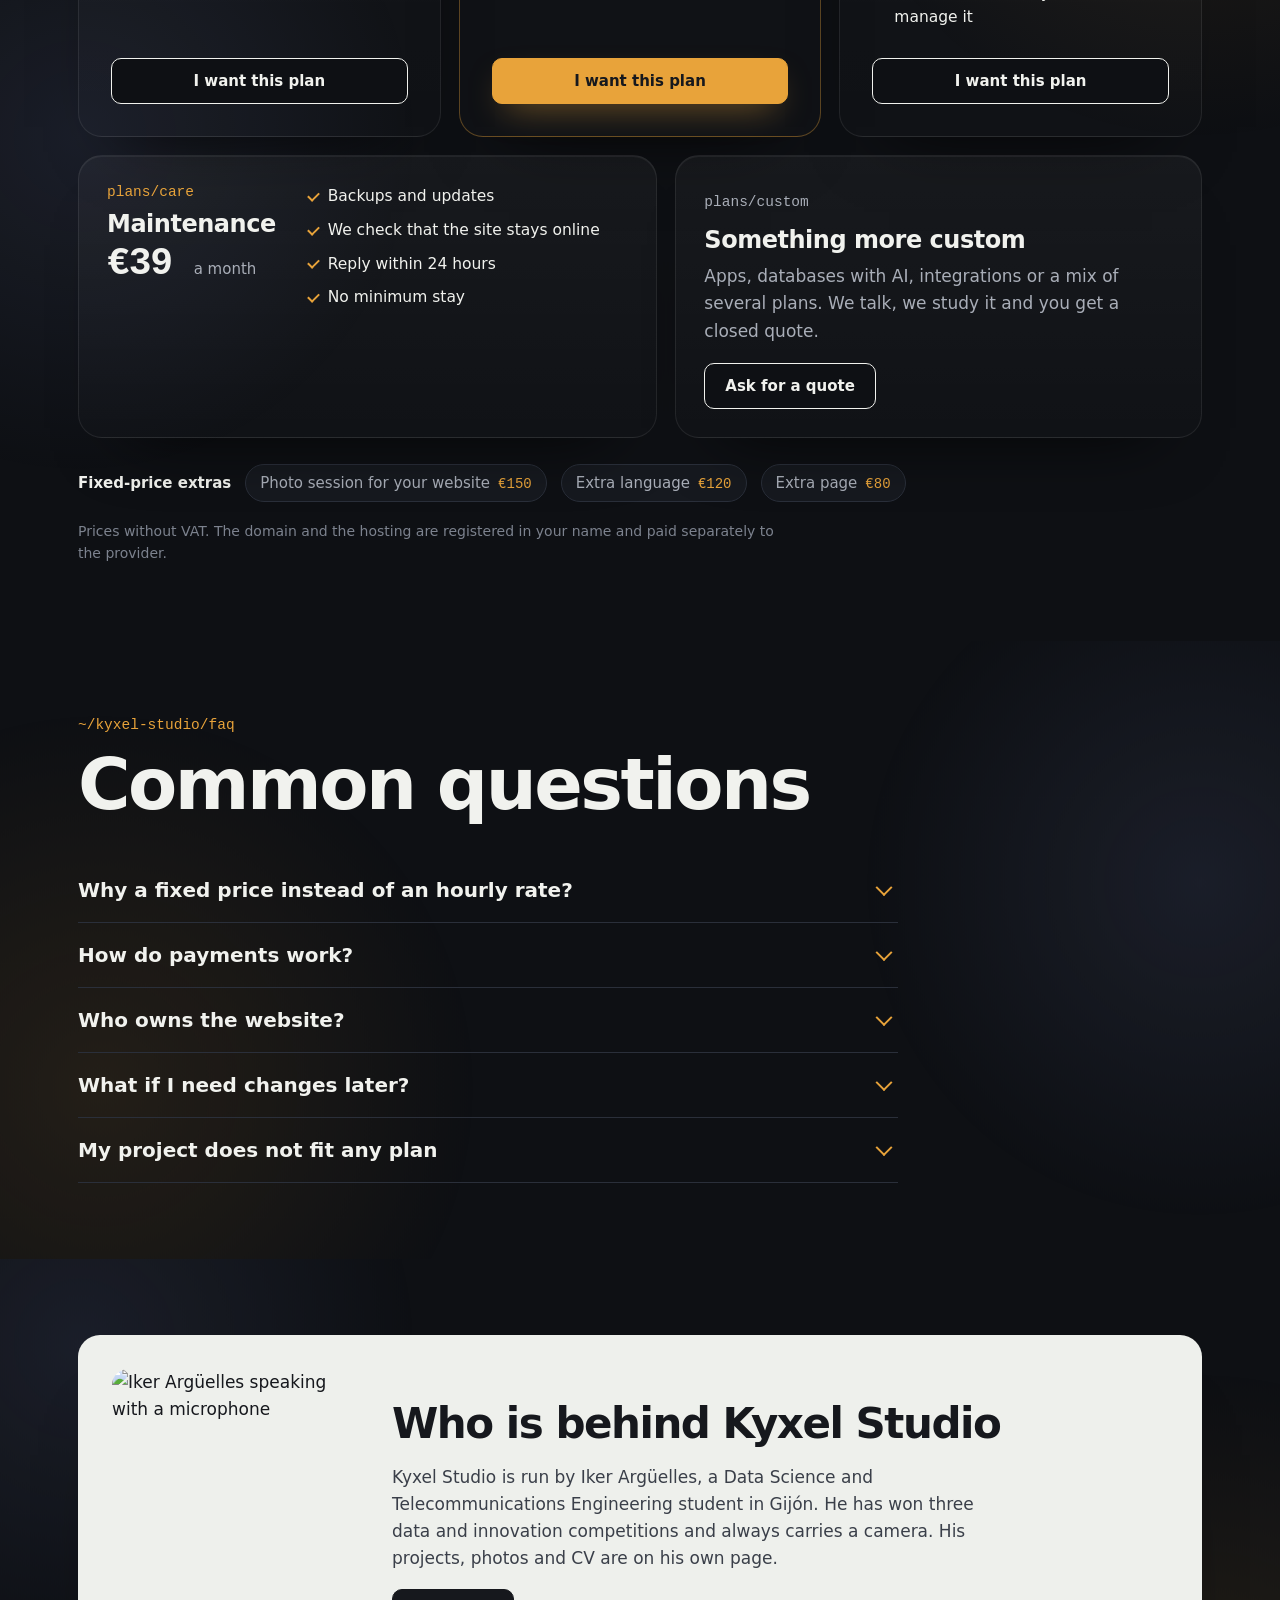
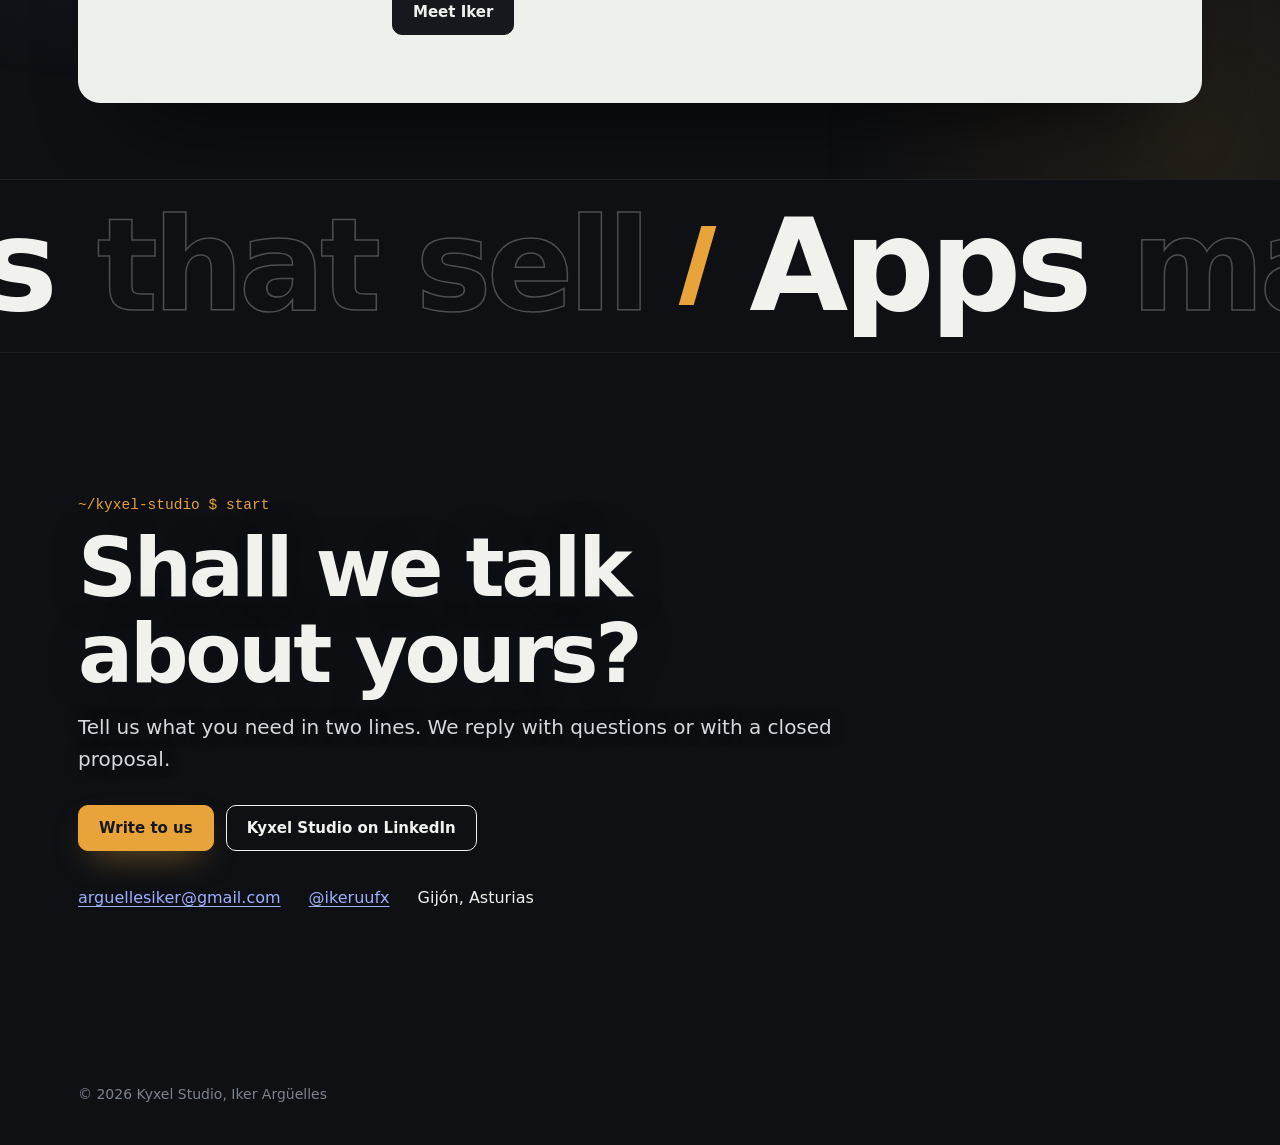
==== commit 2c90d2e7: "Rename the studio to Kyxel Studio The brand changes from Kernpix Studio to Kyxel Studio, a name that" ====
--- a/index.html
+++ b/index.html
@@ -3,15 +3,15 @@
 <head>
 <meta charset="utf-8">
 <meta name="viewport" content="width=device-width, initial-scale=1">
-<title>Kernpix Studio · Websites, apps and photography in Gijón</title>
-<meta name="description" content="Kernpix Studio: websites, online shops, custom apps and photography for small businesses. Fixed prices, payment in two halves and support after delivery.">
-<link rel="canonical" href="https://ikeruuu.github.io/kernpix_studio/">
+<title>Kyxel Studio · Websites, apps and photography in Gijón</title>
+<meta name="description" content="Kyxel Studio: websites, online shops, custom apps and photography for small businesses. Fixed prices, payment in two halves and support after delivery.">
+<link rel="canonical" href="https://ikeruuu.github.io/kyxel_studio/">
 <meta name="theme-color" content="#16181D">
 <meta property="og:type" content="website">
-<meta property="og:title" content="Kernpix Studio · Code &amp; camera">
+<meta property="og:title" content="Kyxel Studio · Code &amp; camera">
 <meta property="og:description" content="Websites, online shops, custom apps and photography for small businesses. Fixed prices, payment in two halves and support after delivery.">
-<meta property="og:url" content="https://ikeruuu.github.io/kernpix_studio/">
-<meta property="og:image" content="https://ikeruuu.github.io/kernpix_studio/assets/og.png">
+<meta property="og:url" content="https://ikeruuu.github.io/kyxel_studio/">
+<meta property="og:image" content="https://ikeruuu.github.io/kyxel_studio/assets/og.png">
 <meta property="og:image:width" content="1200">
 <meta property="og:image:height" content="630">
 <meta name="twitter:card" content="summary_large_image">
@@ -30,7 +30,7 @@
 
 <nav class="nav" id="nav" aria-label="Main">
   <div class="wrap">
-    <a class="brand" href="#top"><img src="assets/logo.png" alt=""><span>Kernpix Studio</span></a>
+    <a class="brand" href="#top"><img src="assets/logo.png" alt=""><span>Kyxel Studio</span></a>
     <ul id="navList">
       <li><a href="#services"><span class="en">Services</span><span class="es">Servicios</span></a></li>
       <li><a href="#tech"><span class="en">Technology</span><span class="es">Tecnología</span></a></li>
@@ -51,7 +51,7 @@
 <header class="hero" id="top">
   <div class="wrap">
     <span class="k-spot" id="kHero" aria-hidden="true"></span>
-    <p class="prompt" aria-hidden="true">~/kernpix-studio $ <span id="typed"></span><span class="cur">_</span></p>
+    <p class="prompt" aria-hidden="true">~/kyxel-studio $ <span id="typed"></span><span class="cur">_</span></p>
     <h1><span class="en">Websites, apps and photos for businesses that want to be seen.</span><span class="es">Webs, apps y fotos para negocios que quieren que se les vea.</span></h1>
     <p class="lede"><span class="en">A freelance studio in Gijón. You get a closed price, you pay in two halves and we stay with you after delivery.</span><span class="es">Un estudio freelance en Gijón. Tienes un precio cerrado, pagas en dos mitades y seguimos contigo después de la entrega.</span></p>
     <div class="cta">
@@ -72,7 +72,7 @@
 <section id="services" class="solid">
   <div class="wrap">
     <div class="head">
-      <p class="path">~/kernpix-studio/services</p>
+      <p class="path">~/kyxel-studio/services</p>
       <h2><span class="en">What we build, working</span><span class="es">Lo que hacemos, funcionando</span></h2>
       <p class="lede"><span class="en">Five small demos you can touch. Each one is a simplified version of a real kind of project.</span><span class="es">Cinco demos pequeñas que puedes tocar. Cada una es una versión simplificada de un tipo de encargo real.</span></p>
     </div>
@@ -145,7 +145,7 @@
 <section id="tech" class="solid">
   <div class="wrap">
     <div class="head">
-      <p class="path">~/kernpix-studio/stack</p>
+      <p class="path">~/kyxel-studio/stack</p>
       <h2><span class="en">Under the hood</span><span class="es">Bajo el capó</span></h2>
       <p class="lede"><span class="en">What happens inside when someone presses a button on your site. Pick an action and follow the request from one piece to the next.</span><span class="es">Qué pasa por dentro cuando alguien pulsa un botón en tu web. Elige una acción y sigue la petición de una pieza a otra.</span></p>
     </div>
@@ -171,7 +171,7 @@
 <section id="process" class="solid">
   <div class="wrap">
     <div class="head">
-      <p class="path">~/kernpix-studio/process</p>
+      <p class="path">~/kyxel-studio/process</p>
       <h2><span class="en">How we work</span><span class="es">Cómo trabajamos</span></h2>
       <p class="lede"><span class="en">You talk to the person who builds your project, from the first call to well after it is online.</span><span class="es">Hablas con quien construye tu proyecto, desde la primera llamada hasta bastante después de publicarlo.</span></p>
     </div>
@@ -182,7 +182,7 @@
 <section id="plans" class="solid">
   <div class="wrap">
     <div class="head">
-      <p class="path">~/kernpix-studio/plans</p>
+      <p class="path">~/kyxel-studio/plans</p>
       <h2><span class="en">Plans and prices</span><span class="es">Planes y precios</span></h2>
       <p class="lede"><span class="en">Three closed plans for the most common jobs. Half to start, half on delivery.</span><span class="es">Tres planes cerrados para los encargos más habituales. La mitad al empezar y la otra mitad a la entrega.</span></p>
     </div>
@@ -203,7 +203,7 @@
 
 <section id="faq" class="solid">
   <div class="wrap">
-    <div class="head"><p class="path">~/kernpix-studio/faq</p><h2><span class="en">Common questions</span><span class="es">Preguntas habituales</span></h2></div>
+    <div class="head"><p class="path">~/kyxel-studio/faq</p><h2><span class="en">Common questions</span><span class="es">Preguntas habituales</span></h2></div>
     <div class="faq" id="faqList"></div>
   </div>
 </section>
@@ -213,8 +213,8 @@
     <div class="who rv">
       <img src="assets/iker.jpg" alt="Iker Argüelles speaking with a microphone" loading="lazy">
       <div>
-        <h2><span class="en">Who is behind Kernpix Studio</span><span class="es">Quién está detrás de Kernpix Studio</span></h2>
-        <p><span class="en">Kernpix Studio is run by Iker Argüelles, a Data Science and Telecommunications Engineering student in Gijón. He has won three data and innovation competitions and always carries a camera. His projects, photos and CV are on his own page.</span><span class="es">Kernpix Studio lo dirige Iker Argüelles, estudiante de Ciencia de Datos e Ingeniería de Telecomunicación en Gijón. Ha ganado tres competiciones de datos e innovación y siempre lleva una cámara. Sus proyectos, sus fotos y su CV están en su propia página.</span></p>
+        <h2><span class="en">Who is behind Kyxel Studio</span><span class="es">Quién está detrás de Kyxel Studio</span></h2>
+        <p><span class="en">Kyxel Studio is run by Iker Argüelles, a Data Science and Telecommunications Engineering student in Gijón. He has won three data and innovation competitions and always carries a camera. His projects, photos and CV are on his own page.</span><span class="es">Kyxel Studio lo dirige Iker Argüelles, estudiante de Ciencia de Datos e Ingeniería de Telecomunicación en Gijón. Ha ganado tres competiciones de datos e innovación y siempre lleva una cámara. Sus proyectos, sus fotos y su CV están en su propia página.</span></p>
         <a class="btn" href="iker/" data-switch><span class="en">Meet Iker</span><span class="es">Conoce a Iker</span></a>
       </div>
     </div>
@@ -224,12 +224,12 @@
 <div class="band solid" aria-hidden="true"><div class="band-row rev" id="bandB"></div></div>
 <section class="contact" id="contact" data-scene-b>
   <div class="wrap">
-    <p class="path">~/kernpix-studio $ start</p>
+    <p class="path">~/kyxel-studio $ start</p>
     <h2><span class="en">Shall we talk about yours?</span><span class="es">¿Hablamos del tuyo?</span></h2>
     <p class="lede"><span class="en">Tell us what you need in two lines. We reply with questions or with a closed proposal.</span><span class="es">Cuéntanos qué necesitas en dos líneas. Te respondemos con preguntas o con una propuesta cerrada.</span></p>
     <div class="cta">
-      <a class="btn main" data-mail="hello" href="mailto:arguellesiker@gmail.com?subject=Kernpix%20Studio"><span class="en">Write to us</span><span class="es">Escríbenos</span></a>
-      <a class="btn" href="https://www.linkedin.com/company/kernpixstudio/"><span class="en">Kernpix Studio on LinkedIn</span><span class="es">Kernpix Studio en LinkedIn</span></a>
+      <a class="btn main" data-mail="hello" href="mailto:arguellesiker@gmail.com?subject=Kyxel%20Studio"><span class="en">Write to us</span><span class="es">Escríbenos</span></a>
+      <a class="btn" href="https://www.linkedin.com/company/kyxelstudio/"><span class="en">Kyxel Studio on LinkedIn</span><span class="es">Kyxel Studio en LinkedIn</span></a>
     </div>
     <ul>
       <li><a href="mailto:arguellesiker@gmail.com">arguellesiker@gmail.com</a></li>
@@ -239,7 +239,7 @@
   </div>
 </section>
 </main>
-<footer><div class="wrap">© 2026 Kernpix Studio, Iker Argüelles</div></footer>
+<footer><div class="wrap">© 2026 Kyxel Studio, Iker Argüelles</div></footer>
 
 <script src="https://cdnjs.cloudflare.com/ajax/libs/three.js/r128/three.min.js"></script>
 <script src="js/studio-data.js"></script>
--- a/css/studio.css
+++ b/css/studio.css
@@ -1,4 +1,4 @@
-/* Kernpix Studio page — dark theme. Tokens first, then one block per section. */
+/* Kyxel Studio page — dark theme. Tokens first, then one block per section. */
 :root{
   --bg:#16181D; --panel:#1E2128; --panel-2:#272B34; --line:#343945; --text:#F1F2EE; --dim:#A9AEB8; --mute:#7C828E;
   --amber:#E8A33A; --blue:#9DB0FF; --paper:#EEF0EC; --ink:#16181D;
